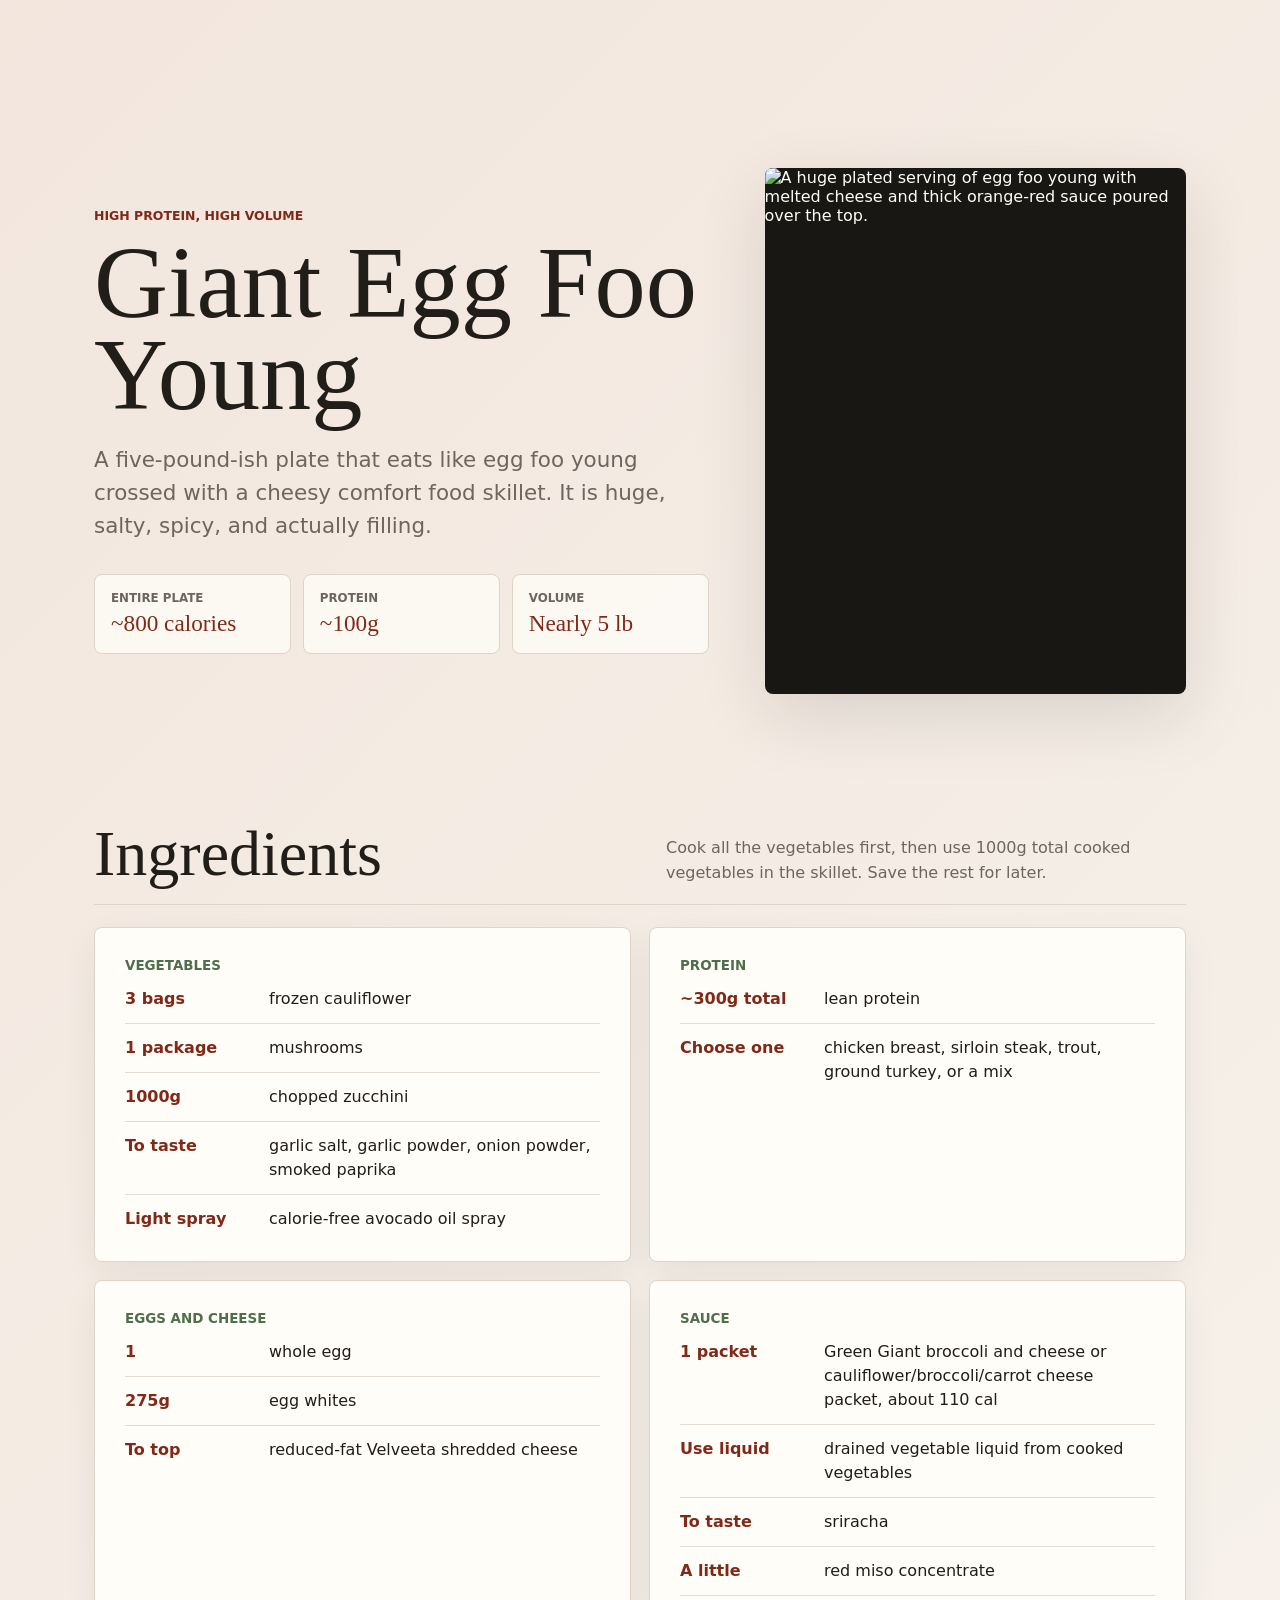
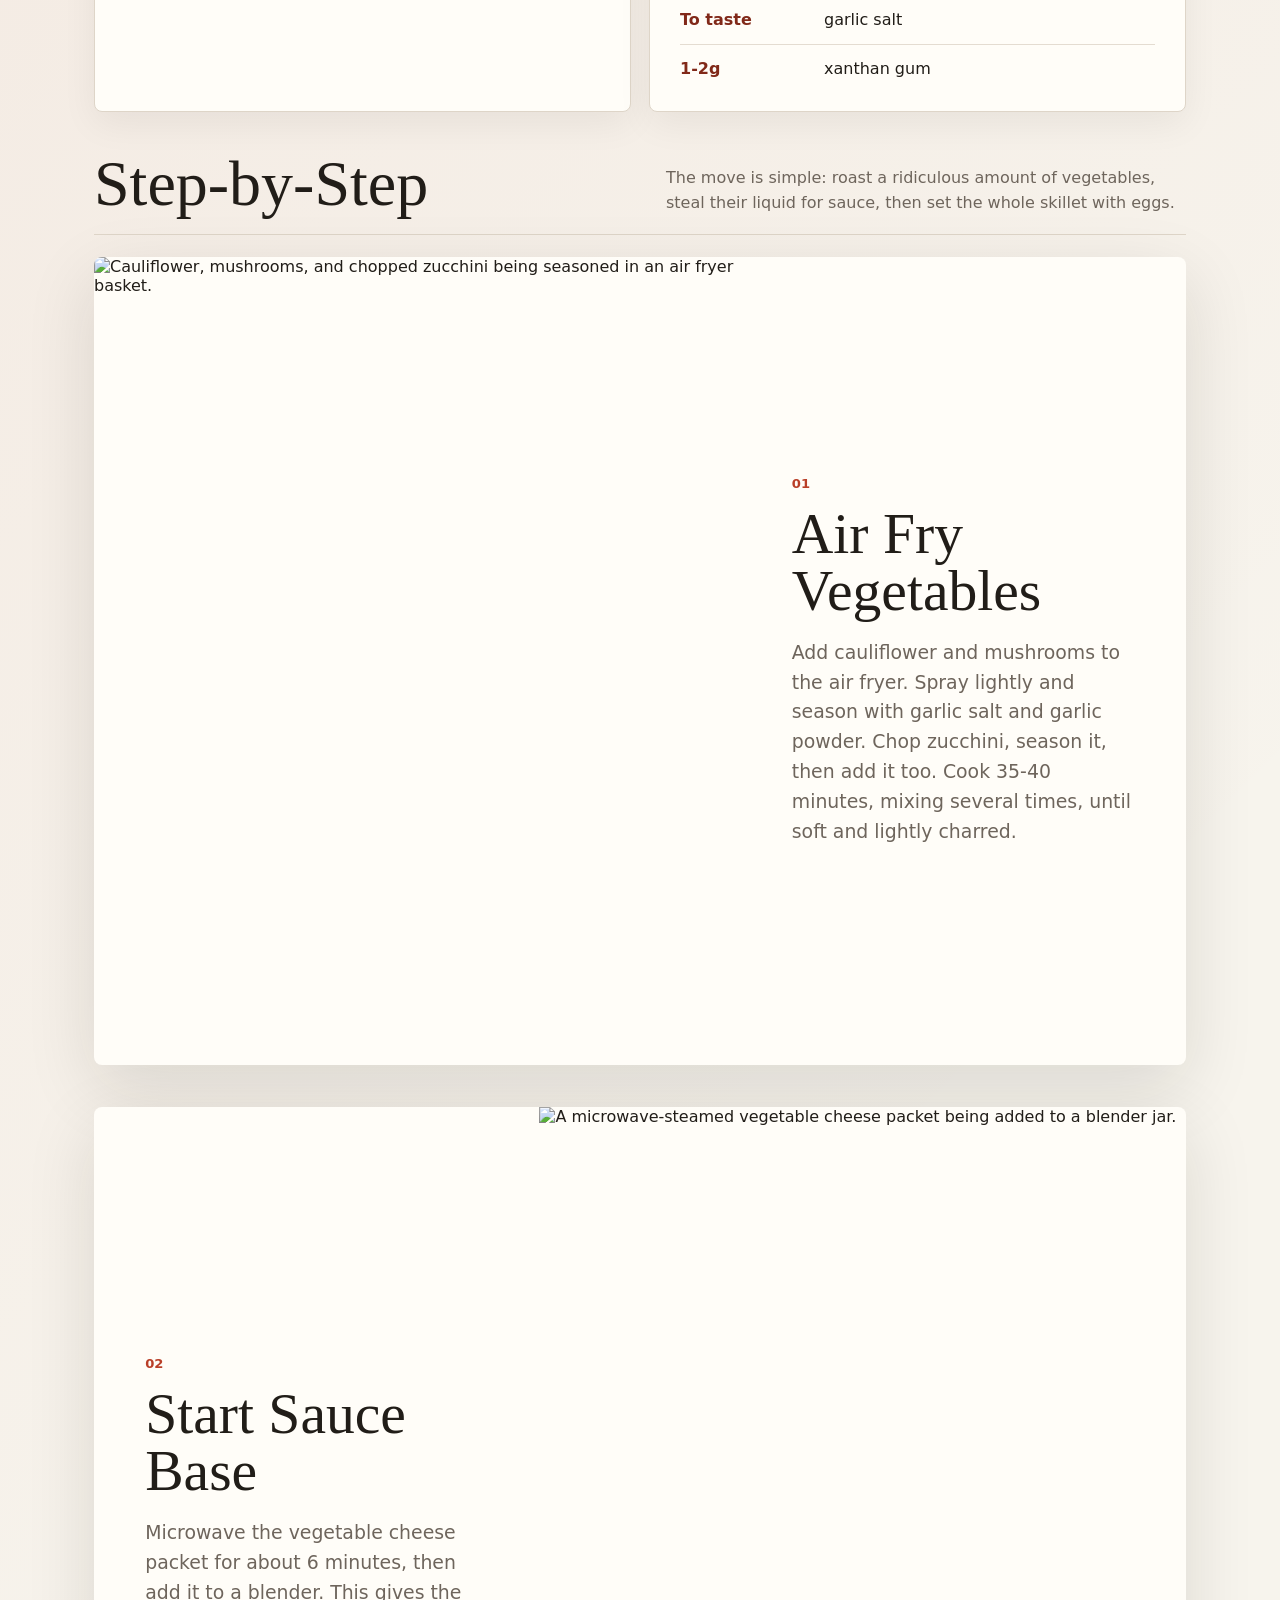
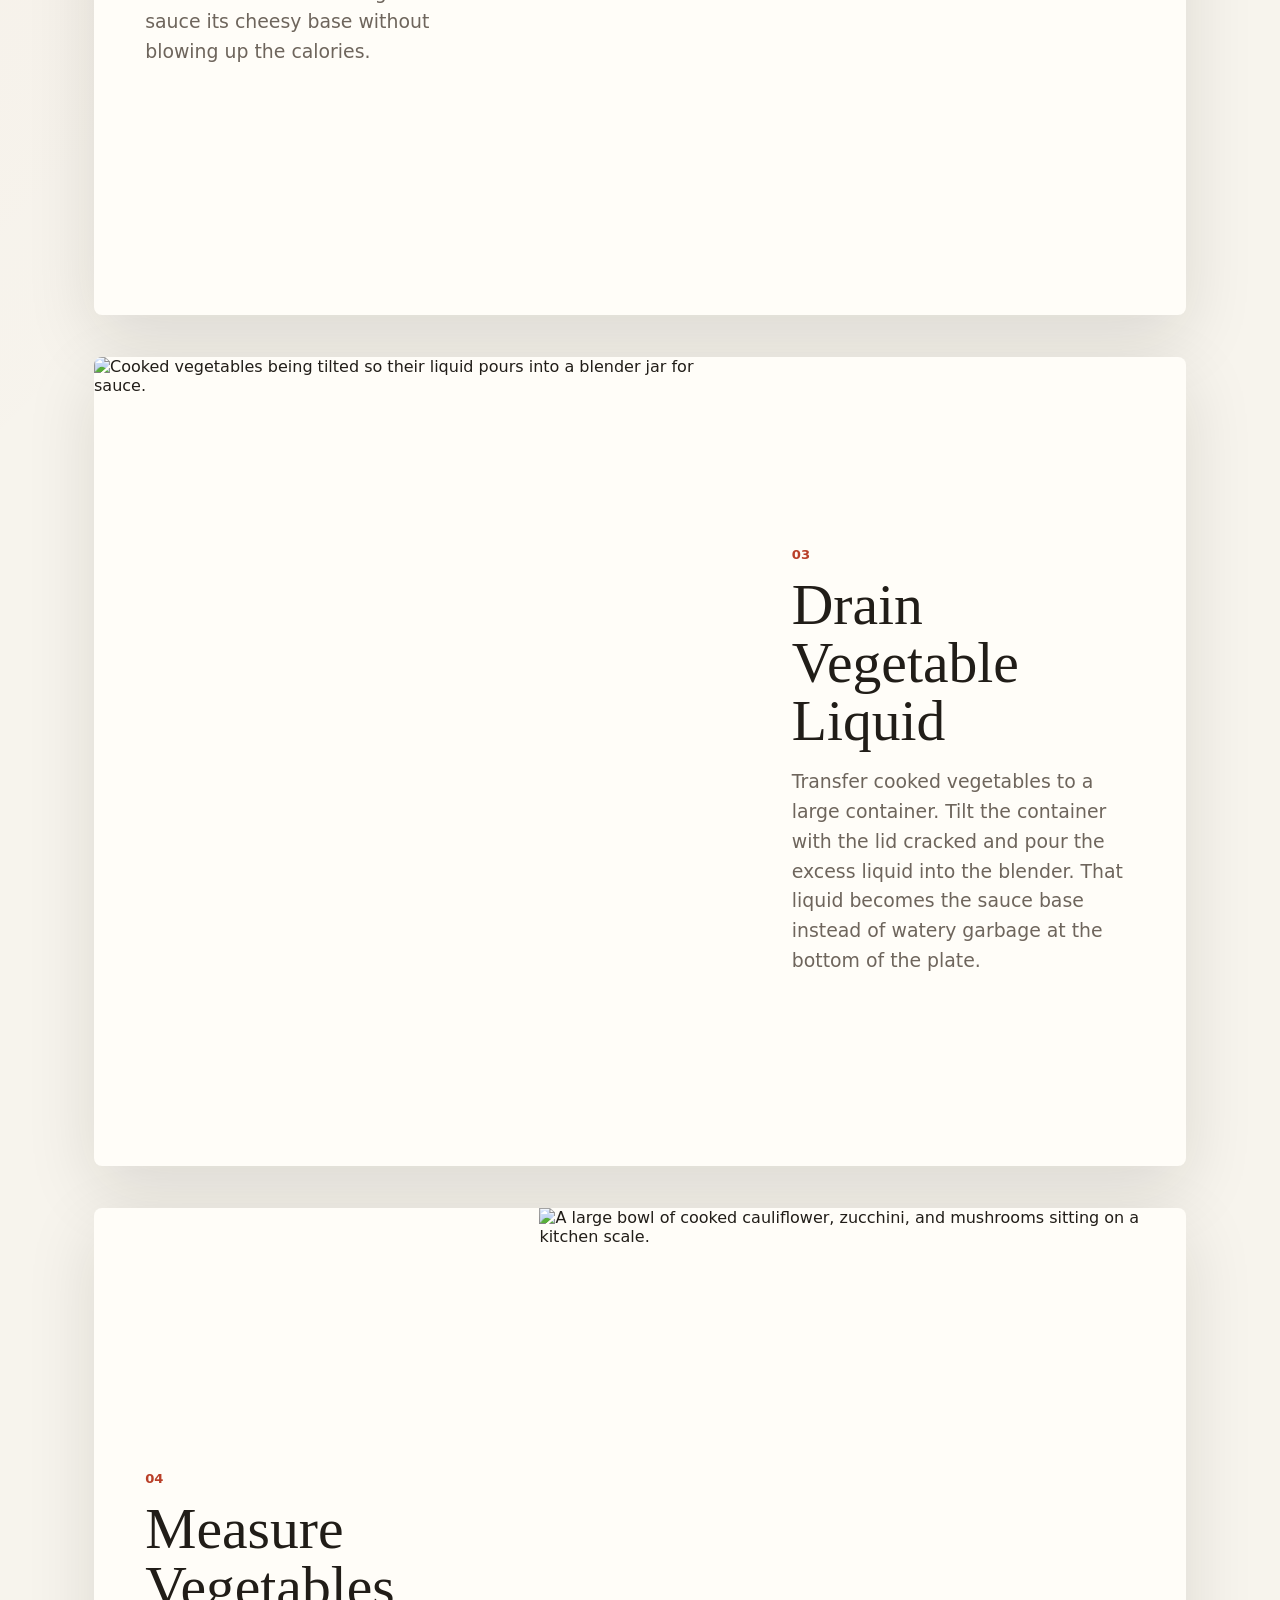
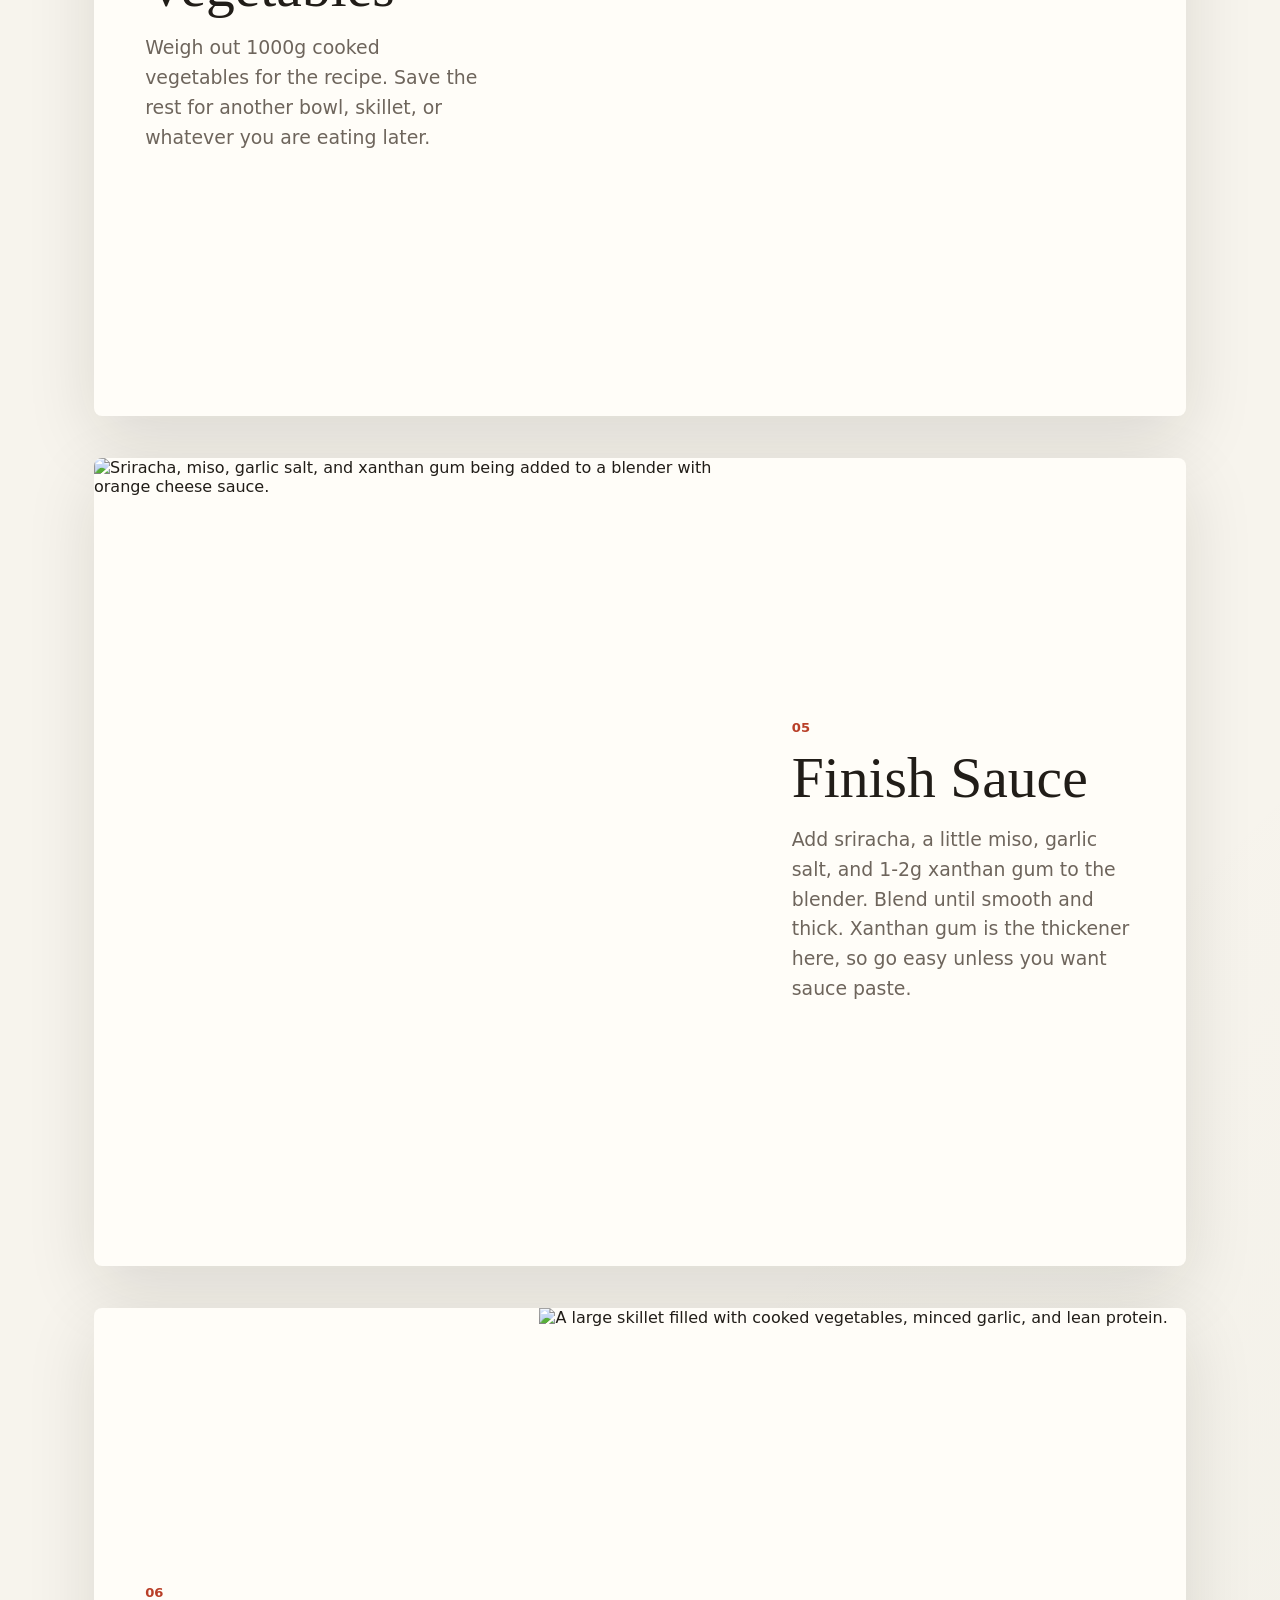
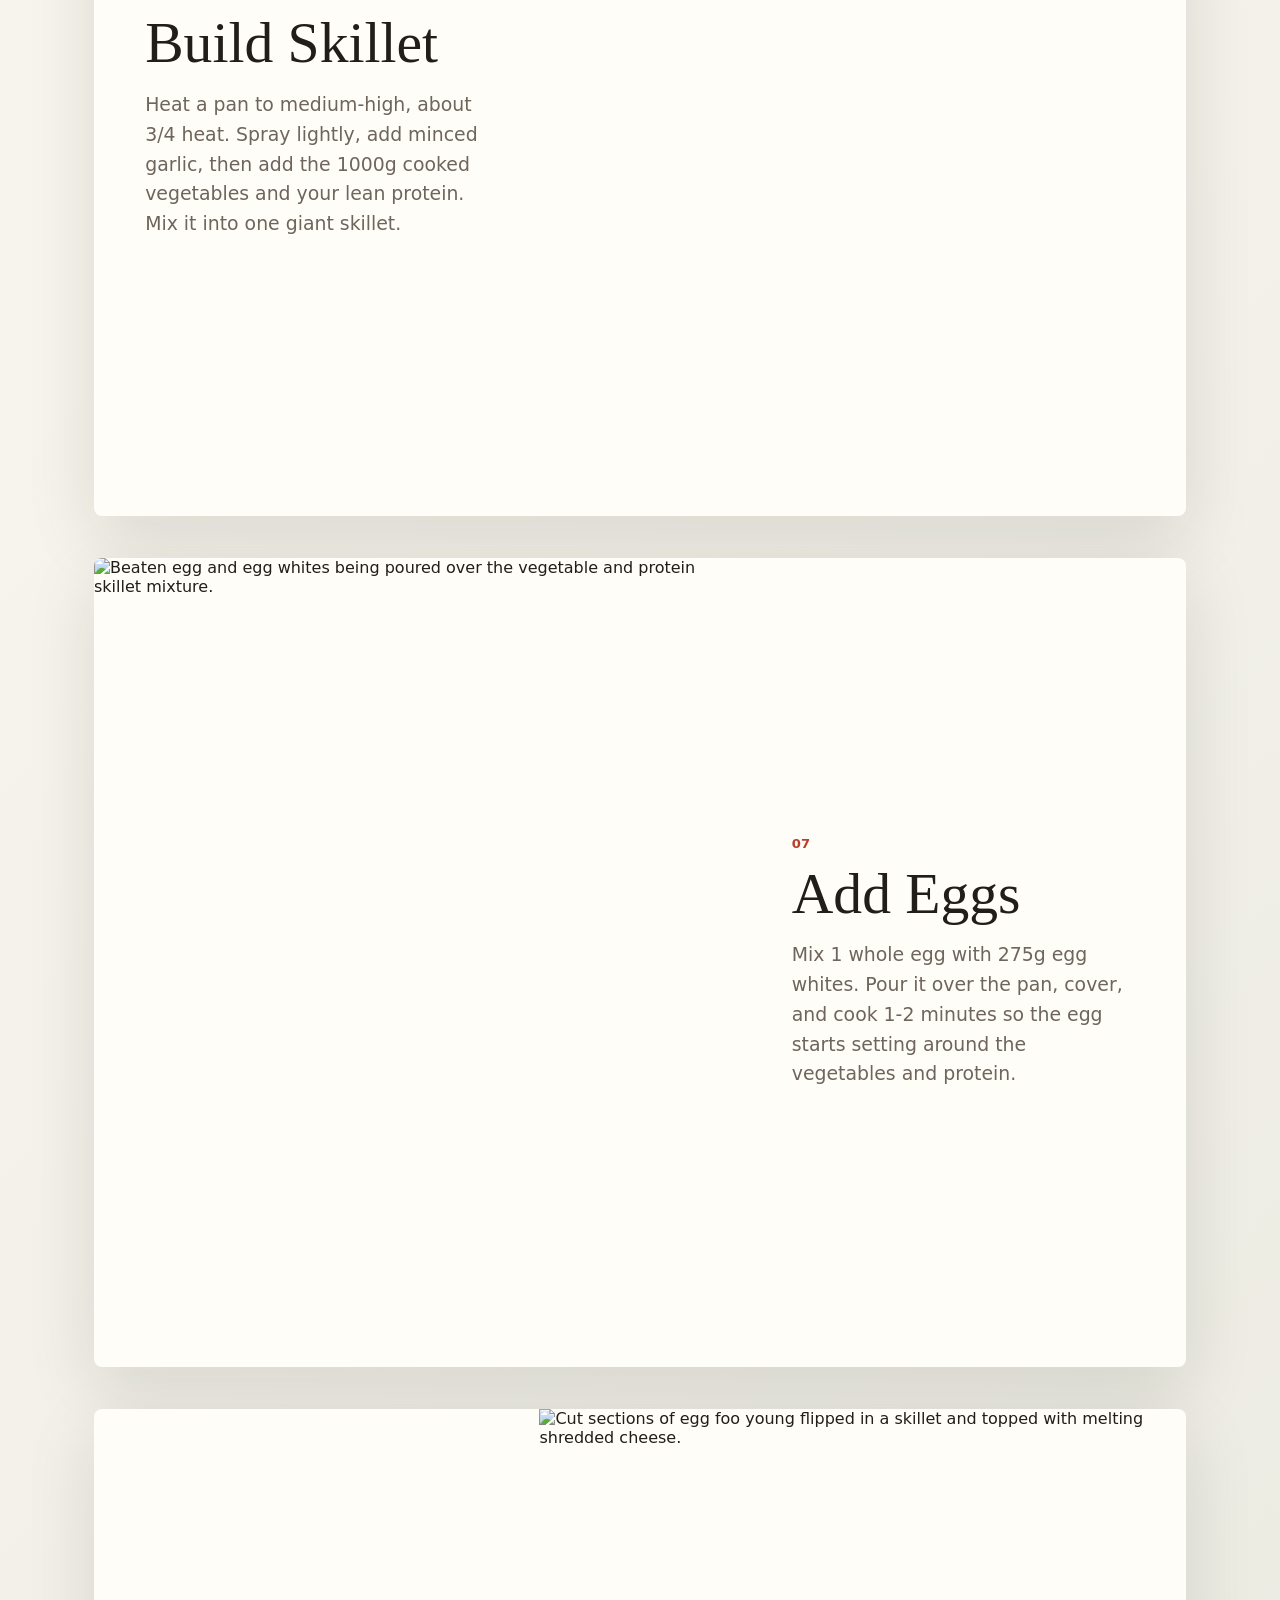
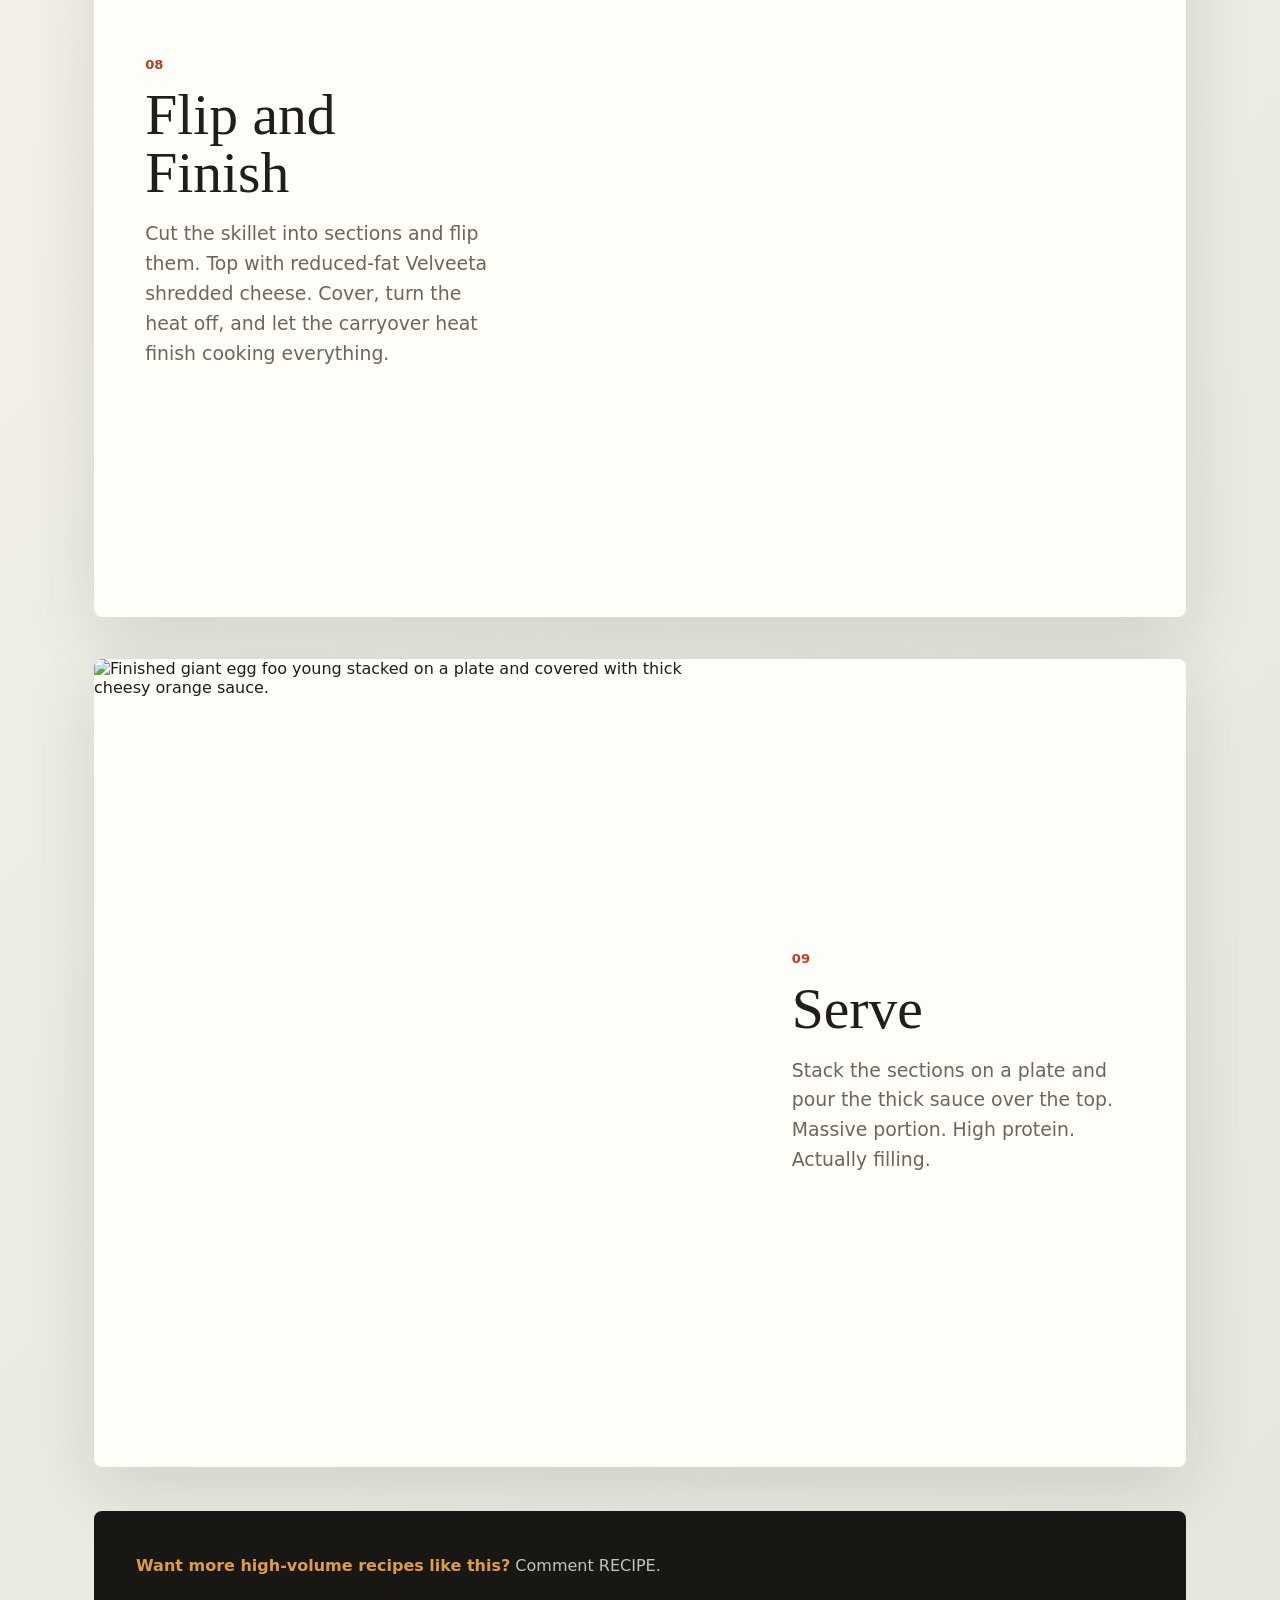
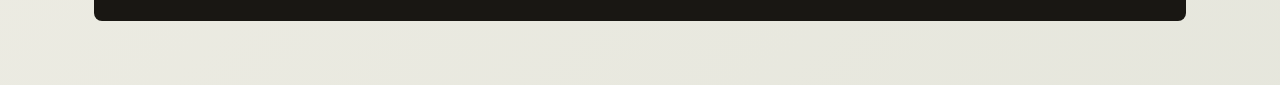
==== recipes/giant-egg-foo-young/index.html @ bed3759b "Publish recipes/giant-egg-foo-young/index.html" ====
<!doctype html>
<html lang="en">
  <head>
    <meta charset="utf-8">
    <meta name="viewport" content="width=device-width, initial-scale=1">
    <title>Giant Egg Foo Young | High Protein, High Volume</title>
    <style>
      :root {
        --paper: #f7f4ed;
        --ink: #211d18;
        --muted: #6e655c;
        --line: #ded5c8;
        --cream: #fffdf8;
        --chile: #b93f28;
        --chile-dark: #812919;
        --green: #4f6e4c;
        --gold: #df9b45;
        --charcoal: #191713;
        --shadow: 0 22px 70px rgba(25, 23, 19, 0.12);
        color-scheme: light;
        font-family: Inter, ui-sans-serif, system-ui, -apple-system, BlinkMacSystemFont, "Segoe UI", sans-serif;
      }

      * {
        box-sizing: border-box;
      }

      html {
        background: var(--paper);
      }

      body {
        margin: 0;
        color: var(--ink);
        background:
          linear-gradient(135deg, rgba(185, 63, 40, 0.08), transparent 34%),
          linear-gradient(315deg, rgba(79, 110, 76, 0.1), transparent 38%),
          var(--paper);
      }

      img {
        display: block;
        max-width: 100%;
      }

      h1,
      h2,
      h3,
      p {
        margin-top: 0;
      }

      .page {
        margin: 0 auto;
        max-width: 1180px;
        padding: clamp(20px, 4vw, 44px);
      }

      .hero {
        display: grid;
        gap: clamp(28px, 5vw, 56px);
        grid-template-columns: minmax(0, 1.05fr) minmax(280px, 0.72fr);
        min-height: 82vh;
        padding: clamp(28px, 5vw, 64px) 0 28px;
        align-items: center;
      }

      .eyebrow {
        color: var(--chile-dark);
        font-size: 0.78rem;
        font-weight: 850;
        letter-spacing: 0;
        margin-bottom: 14px;
        text-transform: uppercase;
      }

      h1 {
        font-family: Georgia, "Times New Roman", serif;
        font-size: clamp(3.2rem, 8vw, 7.35rem);
        font-weight: 500;
        letter-spacing: 0;
        line-height: 0.9;
        margin-bottom: 22px;
      }

      .dek {
        color: var(--muted);
        font-size: clamp(1.08rem, 1.8vw, 1.34rem);
        line-height: 1.55;
        max-width: 680px;
      }

      .stats {
        display: grid;
        gap: 12px;
        grid-template-columns: repeat(3, minmax(0, 1fr));
        margin: 32px 0 0;
        padding: 0;
      }

      .stats div {
        background: rgba(255, 253, 248, 0.78);
        border: 1px solid var(--line);
        border-radius: 8px;
        padding: 16px;
      }

      dt {
        color: var(--muted);
        font-size: 0.74rem;
        font-weight: 850;
        letter-spacing: 0;
        text-transform: uppercase;
      }

      dd {
        margin: 5px 0 0;
      }

      .stats dd {
        color: var(--chile-dark);
        font-family: Georgia, "Times New Roman", serif;
        font-size: clamp(1.15rem, 2vw, 1.45rem);
      }

      .hero-card {
        background: var(--charcoal);
        border-radius: 8px;
        box-shadow: var(--shadow);
        color: var(--cream);
        overflow: hidden;
      }

      .hero-card img {
        aspect-ratio: 4 / 5;
        height: 100%;
        object-fit: cover;
        width: 100%;
      }

      .section {
        margin: 40px 0;
      }

      .section-header {
        align-items: end;
        border-bottom: 1px solid var(--line);
        display: flex;
        gap: 18px;
        justify-content: space-between;
        margin-bottom: 22px;
        padding-bottom: 18px;
      }

      h2 {
        font-family: Georgia, "Times New Roman", serif;
        font-size: clamp(2.2rem, 5vw, 4rem);
        font-weight: 500;
        letter-spacing: 0;
        line-height: 1;
        margin-bottom: 0;
      }

      .note {
        color: var(--muted);
        line-height: 1.6;
        margin-bottom: 0;
        max-width: 520px;
      }

      .ingredient-grid {
        display: grid;
        gap: 18px;
        grid-template-columns: repeat(2, minmax(0, 1fr));
      }

      .ingredient-card {
        background: var(--cream);
        border: 1px solid var(--line);
        border-radius: 8px;
        box-shadow: 0 12px 36px rgba(25, 23, 19, 0.06);
        padding: clamp(20px, 3vw, 30px);
      }

      h3 {
        color: var(--green);
        font-size: 0.84rem;
        font-weight: 850;
        letter-spacing: 0;
        margin-bottom: 14px;
        text-transform: uppercase;
      }

      ul {
        list-style: none;
        margin: 0;
        padding: 0;
      }

      li {
        border-top: 1px solid rgba(222, 213, 200, 0.8);
        color: var(--ink);
        display: grid;
        gap: 16px;
        grid-template-columns: 128px 1fr;
        line-height: 1.5;
        padding: 12px 0;
      }

      li:first-child {
        border-top: 0;
        padding-top: 0;
      }

      li:last-child {
        padding-bottom: 0;
      }

      li span {
        color: var(--chile-dark);
        font-weight: 800;
      }

      .steps {
        display: grid;
        gap: clamp(18px, 4vw, 42px);
      }

      .step {
        background: var(--cream);
        border-radius: 8px;
        box-shadow: var(--shadow);
        display: grid;
        grid-template-columns: minmax(0, 0.9fr) minmax(280px, 0.62fr);
        overflow: hidden;
      }

      .step:nth-child(even) {
        grid-template-columns: minmax(280px, 0.62fr) minmax(0, 0.9fr);
      }

      .step:nth-child(even) figure {
        grid-column: 2;
      }

      .step:nth-child(even) .step-copy {
        grid-column: 1;
        grid-row: 1;
      }

      figure {
        margin: 0;
        min-height: 380px;
      }

      figure img {
        aspect-ratio: 4 / 5;
        height: 100%;
        object-fit: cover;
        width: 100%;
      }

      .step-copy {
        align-content: center;
        display: grid;
        min-height: 380px;
        padding: clamp(24px, 4vw, 54px);
      }

      .step-number {
        color: var(--chile);
        font-size: 0.82rem;
        font-weight: 900;
        letter-spacing: 0;
        margin-bottom: 14px;
      }

      .step h3 {
        color: var(--ink);
        font-family: Georgia, "Times New Roman", serif;
        font-size: clamp(1.95rem, 4.5vw, 3.85rem);
        font-weight: 500;
        letter-spacing: 0;
        line-height: 1;
        margin-bottom: 18px;
        text-transform: none;
      }

      .step p:last-child {
        color: var(--muted);
        font-size: clamp(1rem, 1.5vw, 1.18rem);
        line-height: 1.58;
        margin-bottom: 0;
      }

      .final {
        background: var(--charcoal);
        border-radius: 8px;
        color: var(--cream);
        display: grid;
        gap: 18px;
        grid-template-columns: minmax(0, 1fr) auto;
        margin: 44px 0 20px;
        padding: clamp(24px, 4vw, 42px);
      }

      .final p {
        color: rgba(255, 253, 248, 0.74);
        line-height: 1.6;
        margin-bottom: 0;
        max-width: 720px;
      }

      .final strong {
        color: var(--gold);
      }

      @media (max-width: 860px) {
        .hero,
        .ingredient-grid,
        .step,
        .step:nth-child(even),
        .final {
          grid-template-columns: 1fr;
        }

        .hero {
          min-height: 0;
        }

        .stats {
          grid-template-columns: 1fr;
        }

        .section-header {
          align-items: start;
          flex-direction: column;
        }

        .step:nth-child(even) figure,
        .step:nth-child(even) .step-copy {
          grid-column: auto;
          grid-row: auto;
        }

        figure,
        .step-copy {
          min-height: 0;
        }

        li {
          grid-template-columns: 1fr;
          gap: 4px;
        }
      }

      @media print {
        body {
          background: var(--cream);
        }

        .page {
          max-width: none;
          padding: 0;
        }

        .hero {
          min-height: 0;
        }

        .step,
        .ingredient-card,
        .hero-card {
          box-shadow: none;
        }
      }
    </style>
  </head>
  <body>
    <main class="page">
      <header class="hero">
        <div>
          <p class="eyebrow">High Protein, High Volume</p>
          <h1>Giant Egg Foo Young</h1>
          <p class="dek">A five-pound-ish plate that eats like egg foo young crossed with a cheesy comfort food skillet. It is huge, salty, spicy, and actually filling.</p>

          <dl class="stats" aria-label="Recipe facts">
            <div>
              <dt>Entire plate</dt>
              <dd>~800 calories</dd>
            </div>
            <div>
              <dt>Protein</dt>
              <dd>~100g</dd>
            </div>
            <div>
              <dt>Volume</dt>
              <dd>Nearly 5 lb</dd>
            </div>
          </dl>
        </div>

        <figure class="hero-card">
          <img src="assets/egg-foo-young/09-serve.png" alt="A huge plated serving of egg foo young with melted cheese and thick orange-red sauce poured over the top.">
        </figure>
      </header>

      <section class="section" aria-labelledby="ingredients-title">
        <div class="section-header">
          <h2 id="ingredients-title">Ingredients</h2>
          <p class="note">Cook all the vegetables first, then use 1000g total cooked vegetables in the skillet. Save the rest for later.</p>
        </div>

        <div class="ingredient-grid">
          <section class="ingredient-card" aria-labelledby="vegetables-title">
            <h3 id="vegetables-title">Vegetables</h3>
            <ul>
              <li><span>3 bags</span> frozen cauliflower</li>
              <li><span>1 package</span> mushrooms</li>
              <li><span>1000g</span> chopped zucchini</li>
              <li><span>To taste</span> garlic salt, garlic powder, onion powder, smoked paprika</li>
              <li><span>Light spray</span> calorie-free avocado oil spray</li>
            </ul>
          </section>

          <section class="ingredient-card" aria-labelledby="protein-title">
            <h3 id="protein-title">Protein</h3>
            <ul>
              <li><span>~300g total</span> lean protein</li>
              <li><span>Choose one</span> chicken breast, sirloin steak, trout, ground turkey, or a mix</li>
            </ul>
          </section>

          <section class="ingredient-card" aria-labelledby="eggs-cheese-title">
            <h3 id="eggs-cheese-title">Eggs and Cheese</h3>
            <ul>
              <li><span>1</span> whole egg</li>
              <li><span>275g</span> egg whites</li>
              <li><span>To top</span> reduced-fat Velveeta shredded cheese</li>
            </ul>
          </section>

          <section class="ingredient-card" aria-labelledby="sauce-title">
            <h3 id="sauce-title">Sauce</h3>
            <ul>
              <li><span>1 packet</span> Green Giant broccoli and cheese or cauliflower/broccoli/carrot cheese packet, about 110 cal</li>
              <li><span>Use liquid</span> drained vegetable liquid from cooked vegetables</li>
              <li><span>To taste</span> sriracha</li>
              <li><span>A little</span> red miso concentrate</li>
              <li><span>To taste</span> garlic salt</li>
              <li><span>1-2g</span> xanthan gum</li>
            </ul>
          </section>
        </div>
      </section>

      <section class="section" aria-labelledby="steps-title">
        <div class="section-header">
          <h2 id="steps-title">Step-by-Step</h2>
          <p class="note">The move is simple: roast a ridiculous amount of vegetables, steal their liquid for sauce, then set the whole skillet with eggs.</p>
        </div>

        <div class="steps">
          <article class="step">
            <figure>
              <img src="assets/egg-foo-young/01-air-fry-vegetables.png" alt="Cauliflower, mushrooms, and chopped zucchini being seasoned in an air fryer basket.">
            </figure>
            <div class="step-copy">
              <p class="step-number">01</p>
              <h3>Air Fry Vegetables</h3>
              <p>Add cauliflower and mushrooms to the air fryer. Spray lightly and season with garlic salt and garlic powder. Chop zucchini, season it, then add it too. Cook 35-40 minutes, mixing several times, until soft and lightly charred.</p>
            </div>
          </article>

          <article class="step">
            <figure>
              <img src="assets/egg-foo-young/02-sauce-base.png" alt="A microwave-steamed vegetable cheese packet being added to a blender jar.">
            </figure>
            <div class="step-copy">
              <p class="step-number">02</p>
              <h3>Start Sauce Base</h3>
              <p>Microwave the vegetable cheese packet for about 6 minutes, then add it to a blender. This gives the sauce its cheesy base without blowing up the calories.</p>
            </div>
          </article>

          <article class="step">
            <figure>
              <img src="assets/egg-foo-young/03-drain-liquid.png" alt="Cooked vegetables being tilted so their liquid pours into a blender jar for sauce.">
            </figure>
            <div class="step-copy">
              <p class="step-number">03</p>
              <h3>Drain Vegetable Liquid</h3>
              <p>Transfer cooked vegetables to a large container. Tilt the container with the lid cracked and pour the excess liquid into the blender. That liquid becomes the sauce base instead of watery garbage at the bottom of the plate.</p>
            </div>
          </article>

          <article class="step">
            <figure>
              <img src="assets/egg-foo-young/04-measure-vegetables.png" alt="A large bowl of cooked cauliflower, zucchini, and mushrooms sitting on a kitchen scale.">
            </figure>
            <div class="step-copy">
              <p class="step-number">04</p>
              <h3>Measure Vegetables</h3>
              <p>Weigh out 1000g cooked vegetables for the recipe. Save the rest for another bowl, skillet, or whatever you are eating later.</p>
            </div>
          </article>

          <article class="step">
            <figure>
              <img src="assets/egg-foo-young/05-finish-sauce.png" alt="Sriracha, miso, garlic salt, and xanthan gum being added to a blender with orange cheese sauce.">
            </figure>
            <div class="step-copy">
              <p class="step-number">05</p>
              <h3>Finish Sauce</h3>
              <p>Add sriracha, a little miso, garlic salt, and 1-2g xanthan gum to the blender. Blend until smooth and thick. Xanthan gum is the thickener here, so go easy unless you want sauce paste.</p>
            </div>
          </article>

          <article class="step">
            <figure>
              <img src="assets/egg-foo-young/06-build-skillet.png" alt="A large skillet filled with cooked vegetables, minced garlic, and lean protein.">
            </figure>
            <div class="step-copy">
              <p class="step-number">06</p>
              <h3>Build Skillet</h3>
              <p>Heat a pan to medium-high, about 3/4 heat. Spray lightly, add minced garlic, then add the 1000g cooked vegetables and your lean protein. Mix it into one giant skillet.</p>
            </div>
          </article>

          <article class="step">
            <figure>
              <img src="assets/egg-foo-young/07-add-eggs.png" alt="Beaten egg and egg whites being poured over the vegetable and protein skillet mixture.">
            </figure>
            <div class="step-copy">
              <p class="step-number">07</p>
              <h3>Add Eggs</h3>
              <p>Mix 1 whole egg with 275g egg whites. Pour it over the pan, cover, and cook 1-2 minutes so the egg starts setting around the vegetables and protein.</p>
            </div>
          </article>

          <article class="step">
            <figure>
              <img src="assets/egg-foo-young/08-flip-cheese.png" alt="Cut sections of egg foo young flipped in a skillet and topped with melting shredded cheese.">
            </figure>
            <div class="step-copy">
              <p class="step-number">08</p>
              <h3>Flip and Finish</h3>
              <p>Cut the skillet into sections and flip them. Top with reduced-fat Velveeta shredded cheese. Cover, turn the heat off, and let the carryover heat finish cooking everything.</p>
            </div>
          </article>

          <article class="step">
            <figure>
              <img src="assets/egg-foo-young/09-serve.png" alt="Finished giant egg foo young stacked on a plate and covered with thick cheesy orange sauce.">
            </figure>
            <div class="step-copy">
              <p class="step-number">09</p>
              <h3>Serve</h3>
              <p>Stack the sections on a plate and pour the thick sauce over the top. Massive portion. High protein. Actually filling.</p>
            </div>
          </article>
        </div>
      </section>

      <footer class="final">
        <p><strong>Want more high-volume recipes like this?</strong> Comment RECIPE.</p>
      </footer>
    </main>
  </body>
</html>
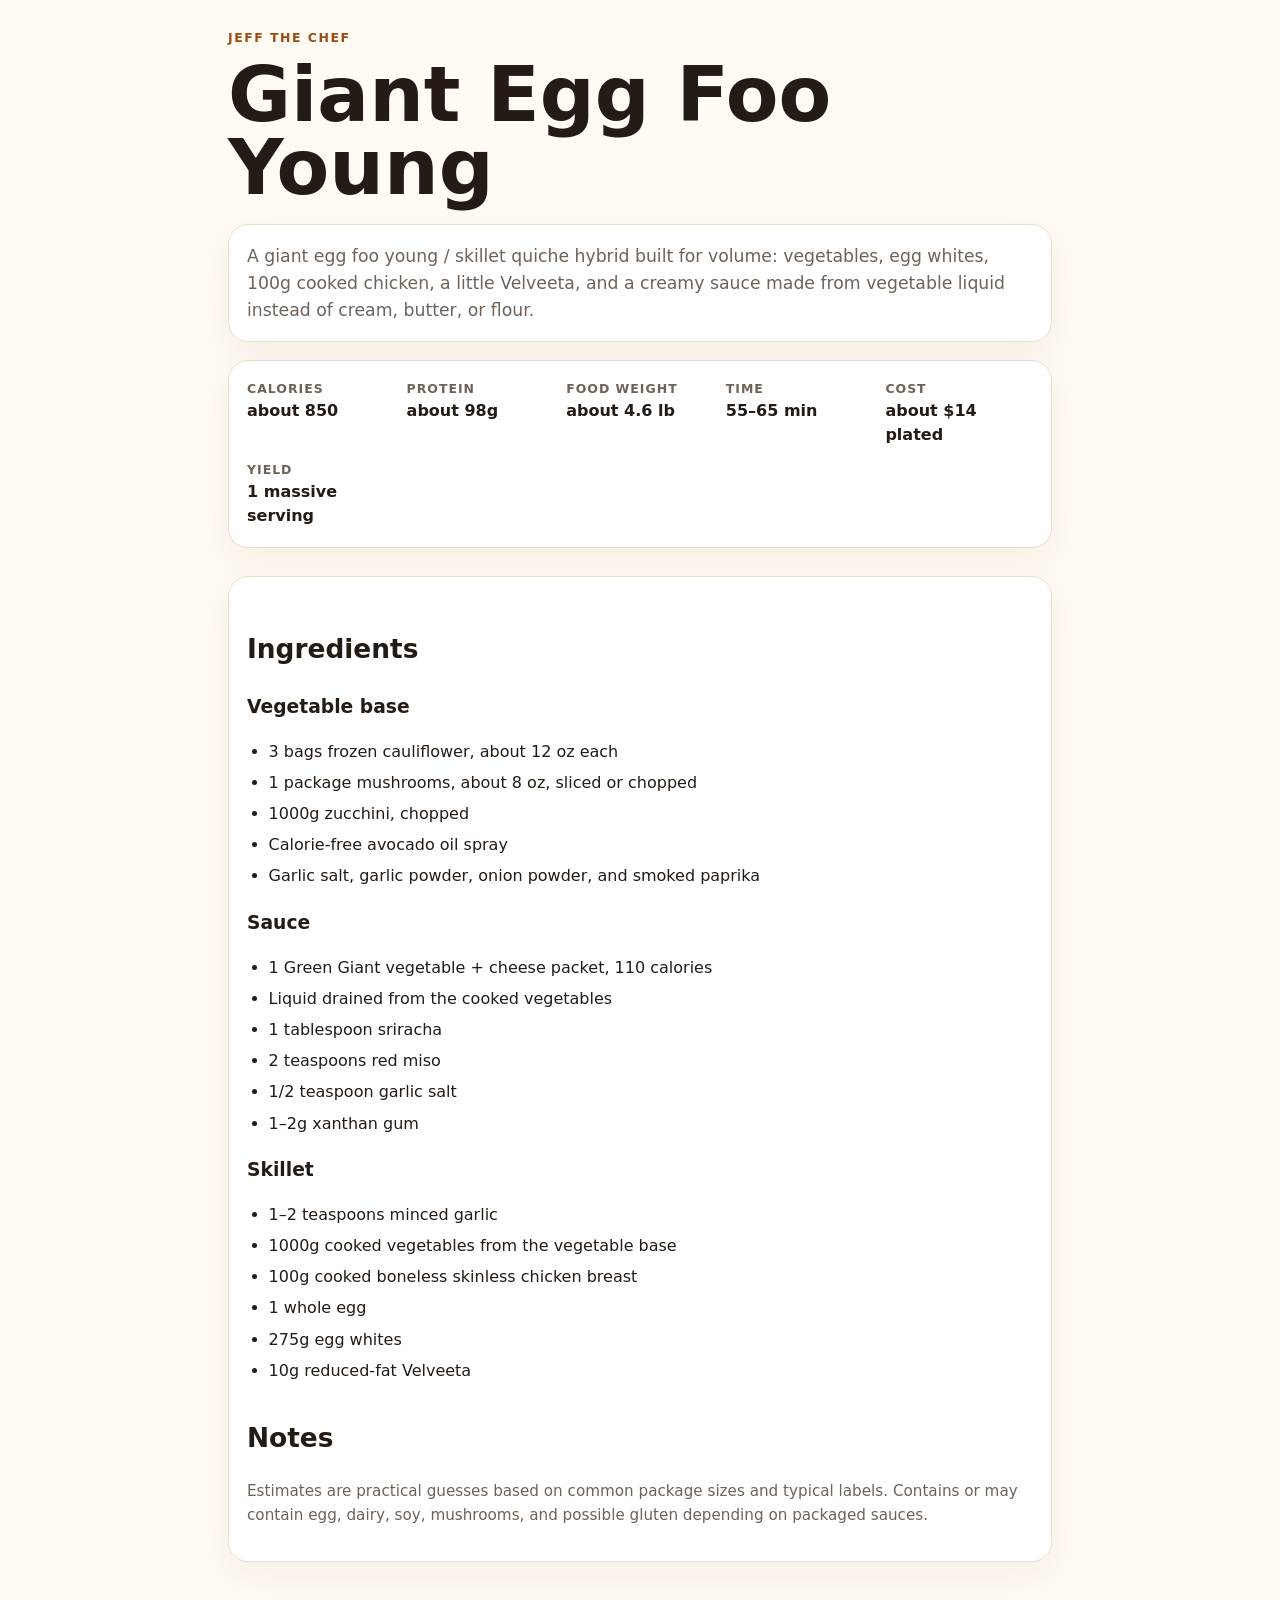
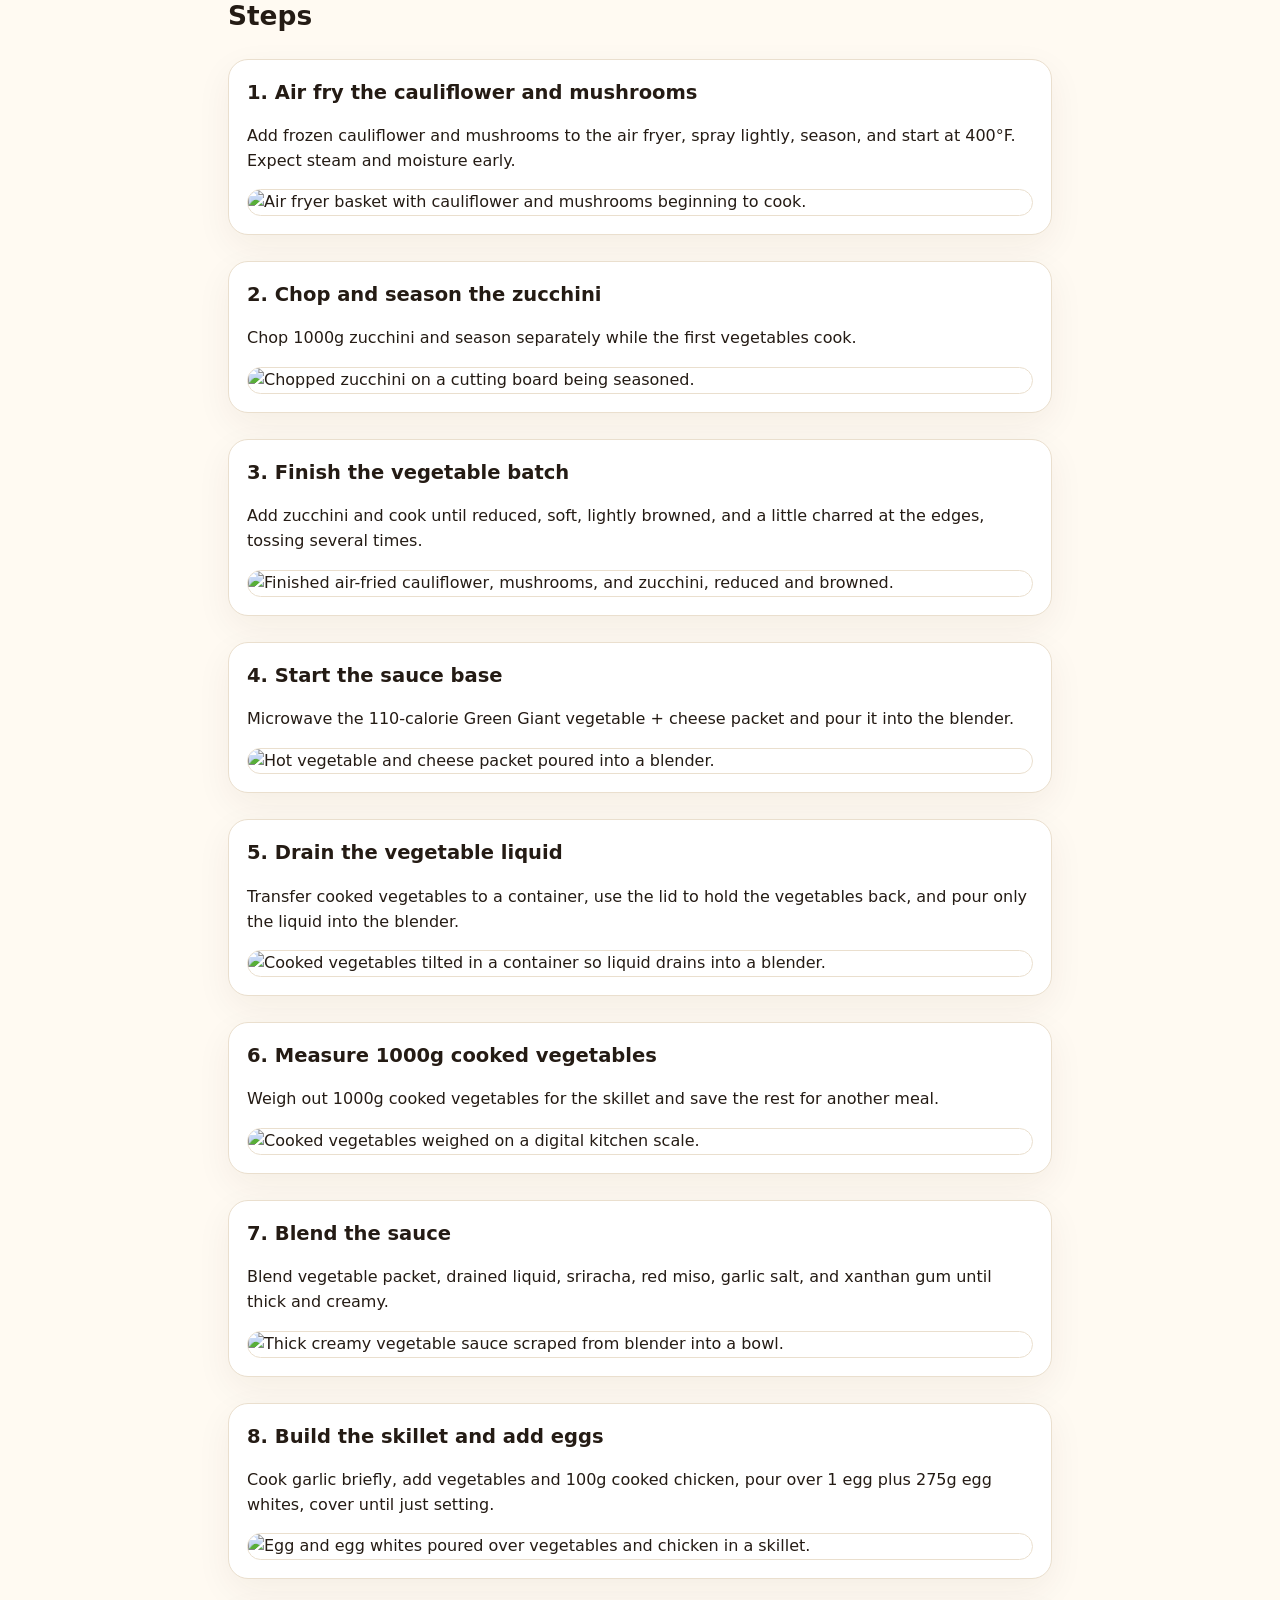
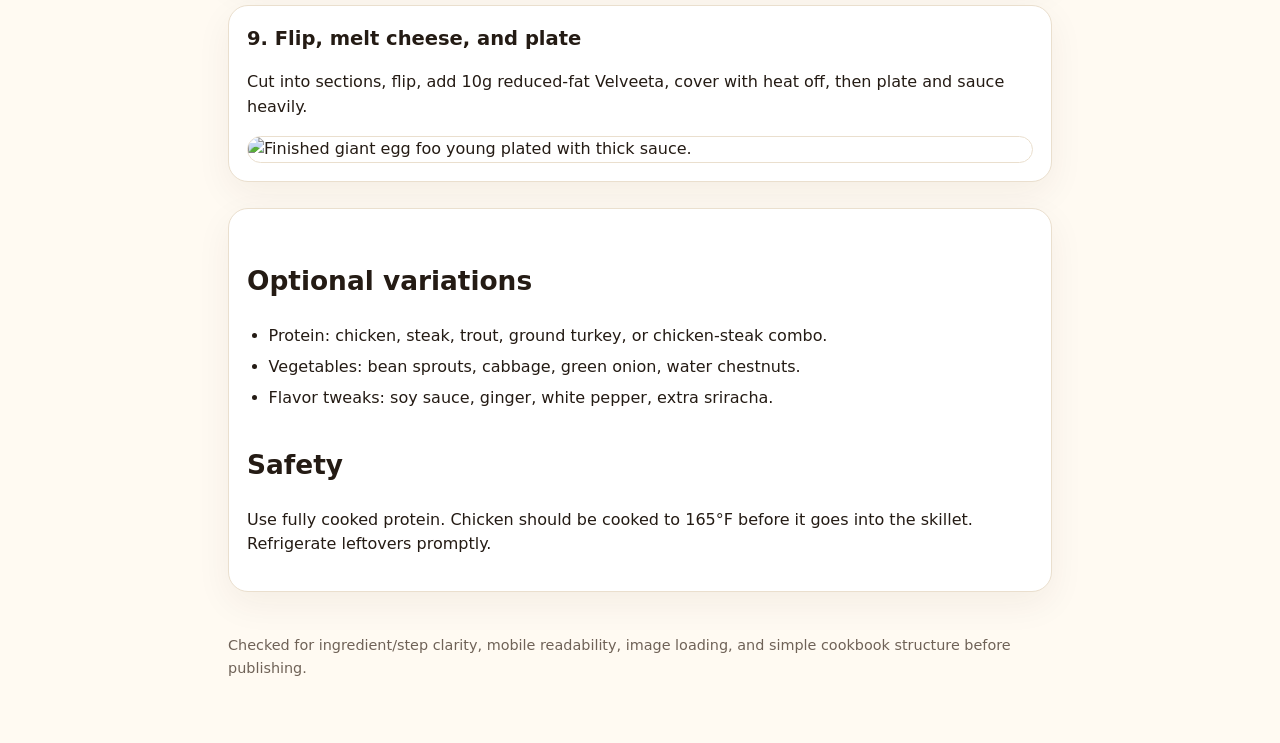
==== commit 0e00f6cf: "Post recipe recipes/giant-egg-foo-young/index.html" ====
--- a/recipes/giant-egg-foo-young/index.html
+++ b/recipes/giant-egg-foo-young/index.html
@@ -1,570 +1,102 @@
 <!doctype html>
 <html lang="en">
-  <head>
-    <meta charset="utf-8">
-    <meta name="viewport" content="width=device-width, initial-scale=1">
-    <title>Giant Egg Foo Young | High Protein, High Volume</title>
-    <style>
-      :root {
-        --paper: #f7f4ed;
-        --ink: #211d18;
-        --muted: #6e655c;
-        --line: #ded5c8;
-        --cream: #fffdf8;
-        --chile: #b93f28;
-        --chile-dark: #812919;
-        --green: #4f6e4c;
-        --gold: #df9b45;
-        --charcoal: #191713;
-        --shadow: 0 22px 70px rgba(25, 23, 19, 0.12);
-        color-scheme: light;
-        font-family: Inter, ui-sans-serif, system-ui, -apple-system, BlinkMacSystemFont, "Segoe UI", sans-serif;
-      }
-
-      * {
-        box-sizing: border-box;
-      }
-
-      html {
-        background: var(--paper);
-      }
-
-      body {
-        margin: 0;
-        color: var(--ink);
-        background:
-          linear-gradient(135deg, rgba(185, 63, 40, 0.08), transparent 34%),
-          linear-gradient(315deg, rgba(79, 110, 76, 0.1), transparent 38%),
-          var(--paper);
-      }
-
-      img {
-        display: block;
-        max-width: 100%;
-      }
-
-      h1,
-      h2,
-      h3,
-      p {
-        margin-top: 0;
-      }
-
-      .page {
-        margin: 0 auto;
-        max-width: 1180px;
-        padding: clamp(20px, 4vw, 44px);
-      }
-
-      .hero {
-        display: grid;
-        gap: clamp(28px, 5vw, 56px);
-        grid-template-columns: minmax(0, 1.05fr) minmax(280px, 0.72fr);
-        min-height: 82vh;
-        padding: clamp(28px, 5vw, 64px) 0 28px;
-        align-items: center;
-      }
-
-      .eyebrow {
-        color: var(--chile-dark);
-        font-size: 0.78rem;
-        font-weight: 850;
-        letter-spacing: 0;
-        margin-bottom: 14px;
-        text-transform: uppercase;
-      }
-
-      h1 {
-        font-family: Georgia, "Times New Roman", serif;
-        font-size: clamp(3.2rem, 8vw, 7.35rem);
-        font-weight: 500;
-        letter-spacing: 0;
-        line-height: 0.9;
-        margin-bottom: 22px;
-      }
-
-      .dek {
-        color: var(--muted);
-        font-size: clamp(1.08rem, 1.8vw, 1.34rem);
-        line-height: 1.55;
-        max-width: 680px;
-      }
-
-      .stats {
-        display: grid;
-        gap: 12px;
-        grid-template-columns: repeat(3, minmax(0, 1fr));
-        margin: 32px 0 0;
-        padding: 0;
-      }
-
-      .stats div {
-        background: rgba(255, 253, 248, 0.78);
-        border: 1px solid var(--line);
-        border-radius: 8px;
-        padding: 16px;
-      }
-
-      dt {
-        color: var(--muted);
-        font-size: 0.74rem;
-        font-weight: 850;
-        letter-spacing: 0;
-        text-transform: uppercase;
-      }
-
-      dd {
-        margin: 5px 0 0;
-      }
-
-      .stats dd {
-        color: var(--chile-dark);
-        font-family: Georgia, "Times New Roman", serif;
-        font-size: clamp(1.15rem, 2vw, 1.45rem);
-      }
-
-      .hero-card {
-        background: var(--charcoal);
-        border-radius: 8px;
-        box-shadow: var(--shadow);
-        color: var(--cream);
-        overflow: hidden;
-      }
-
-      .hero-card img {
-        aspect-ratio: 4 / 5;
-        height: 100%;
-        object-fit: cover;
-        width: 100%;
-      }
-
-      .section {
-        margin: 40px 0;
-      }
-
-      .section-header {
-        align-items: end;
-        border-bottom: 1px solid var(--line);
-        display: flex;
-        gap: 18px;
-        justify-content: space-between;
-        margin-bottom: 22px;
-        padding-bottom: 18px;
-      }
-
-      h2 {
-        font-family: Georgia, "Times New Roman", serif;
-        font-size: clamp(2.2rem, 5vw, 4rem);
-        font-weight: 500;
-        letter-spacing: 0;
-        line-height: 1;
-        margin-bottom: 0;
-      }
-
-      .note {
-        color: var(--muted);
-        line-height: 1.6;
-        margin-bottom: 0;
-        max-width: 520px;
-      }
-
-      .ingredient-grid {
-        display: grid;
-        gap: 18px;
-        grid-template-columns: repeat(2, minmax(0, 1fr));
-      }
-
-      .ingredient-card {
-        background: var(--cream);
-        border: 1px solid var(--line);
-        border-radius: 8px;
-        box-shadow: 0 12px 36px rgba(25, 23, 19, 0.06);
-        padding: clamp(20px, 3vw, 30px);
-      }
-
-      h3 {
-        color: var(--green);
-        font-size: 0.84rem;
-        font-weight: 850;
-        letter-spacing: 0;
-        margin-bottom: 14px;
-        text-transform: uppercase;
-      }
-
-      ul {
-        list-style: none;
-        margin: 0;
-        padding: 0;
-      }
-
-      li {
-        border-top: 1px solid rgba(222, 213, 200, 0.8);
-        color: var(--ink);
-        display: grid;
-        gap: 16px;
-        grid-template-columns: 128px 1fr;
-        line-height: 1.5;
-        padding: 12px 0;
-      }
-
-      li:first-child {
-        border-top: 0;
-        padding-top: 0;
-      }
-
-      li:last-child {
-        padding-bottom: 0;
-      }
-
-      li span {
-        color: var(--chile-dark);
-        font-weight: 800;
-      }
-
-      .steps {
-        display: grid;
-        gap: clamp(18px, 4vw, 42px);
-      }
-
-      .step {
-        background: var(--cream);
-        border-radius: 8px;
-        box-shadow: var(--shadow);
-        display: grid;
-        grid-template-columns: minmax(0, 0.9fr) minmax(280px, 0.62fr);
-        overflow: hidden;
-      }
-
-      .step:nth-child(even) {
-        grid-template-columns: minmax(280px, 0.62fr) minmax(0, 0.9fr);
-      }
-
-      .step:nth-child(even) figure {
-        grid-column: 2;
-      }
-
-      .step:nth-child(even) .step-copy {
-        grid-column: 1;
-        grid-row: 1;
-      }
-
-      figure {
-        margin: 0;
-        min-height: 380px;
-      }
-
-      figure img {
-        aspect-ratio: 4 / 5;
-        height: 100%;
-        object-fit: cover;
-        width: 100%;
-      }
-
-      .step-copy {
-        align-content: center;
-        display: grid;
-        min-height: 380px;
-        padding: clamp(24px, 4vw, 54px);
-      }
-
-      .step-number {
-        color: var(--chile);
-        font-size: 0.82rem;
-        font-weight: 900;
-        letter-spacing: 0;
-        margin-bottom: 14px;
-      }
-
-      .step h3 {
-        color: var(--ink);
-        font-family: Georgia, "Times New Roman", serif;
-        font-size: clamp(1.95rem, 4.5vw, 3.85rem);
-        font-weight: 500;
-        letter-spacing: 0;
-        line-height: 1;
-        margin-bottom: 18px;
-        text-transform: none;
-      }
-
-      .step p:last-child {
-        color: var(--muted);
-        font-size: clamp(1rem, 1.5vw, 1.18rem);
-        line-height: 1.58;
-        margin-bottom: 0;
-      }
-
-      .final {
-        background: var(--charcoal);
-        border-radius: 8px;
-        color: var(--cream);
-        display: grid;
-        gap: 18px;
-        grid-template-columns: minmax(0, 1fr) auto;
-        margin: 44px 0 20px;
-        padding: clamp(24px, 4vw, 42px);
-      }
-
-      .final p {
-        color: rgba(255, 253, 248, 0.74);
-        line-height: 1.6;
-        margin-bottom: 0;
-        max-width: 720px;
-      }
-
-      .final strong {
-        color: var(--gold);
-      }
-
-      @media (max-width: 860px) {
-        .hero,
-        .ingredient-grid,
-        .step,
-        .step:nth-child(even),
-        .final {
-          grid-template-columns: 1fr;
-        }
-
-        .hero {
-          min-height: 0;
-        }
-
-        .stats {
-          grid-template-columns: 1fr;
-        }
-
-        .section-header {
-          align-items: start;
-          flex-direction: column;
-        }
-
-        .step:nth-child(even) figure,
-        .step:nth-child(even) .step-copy {
-          grid-column: auto;
-          grid-row: auto;
-        }
-
-        figure,
-        .step-copy {
-          min-height: 0;
-        }
-
-        li {
-          grid-template-columns: 1fr;
-          gap: 4px;
-        }
-      }
-
-      @media print {
-        body {
-          background: var(--cream);
-        }
-
-        .page {
-          max-width: none;
-          padding: 0;
-        }
-
-        .hero {
-          min-height: 0;
-        }
-
-        .step,
-        .ingredient-card,
-        .hero-card {
-          box-shadow: none;
-        }
-      }
-    </style>
-  </head>
-  <body>
-    <main class="page">
-      <header class="hero">
-        <div>
-          <p class="eyebrow">High Protein, High Volume</p>
-          <h1>Giant Egg Foo Young</h1>
-          <p class="dek">A five-pound-ish plate that eats like egg foo young crossed with a cheesy comfort food skillet. It is huge, salty, spicy, and actually filling.</p>
-
-          <dl class="stats" aria-label="Recipe facts">
-            <div>
-              <dt>Entire plate</dt>
-              <dd>~800 calories</dd>
-            </div>
-            <div>
-              <dt>Protein</dt>
-              <dd>~100g</dd>
-            </div>
-            <div>
-              <dt>Volume</dt>
-              <dd>Nearly 5 lb</dd>
-            </div>
-          </dl>
-        </div>
-
-        <figure class="hero-card">
-          <img src="assets/egg-foo-young/09-serve.png" alt="A huge plated serving of egg foo young with melted cheese and thick orange-red sauce poured over the top.">
-        </figure>
-      </header>
-
-      <section class="section" aria-labelledby="ingredients-title">
-        <div class="section-header">
-          <h2 id="ingredients-title">Ingredients</h2>
-          <p class="note">Cook all the vegetables first, then use 1000g total cooked vegetables in the skillet. Save the rest for later.</p>
-        </div>
-
-        <div class="ingredient-grid">
-          <section class="ingredient-card" aria-labelledby="vegetables-title">
-            <h3 id="vegetables-title">Vegetables</h3>
-            <ul>
-              <li><span>3 bags</span> frozen cauliflower</li>
-              <li><span>1 package</span> mushrooms</li>
-              <li><span>1000g</span> chopped zucchini</li>
-              <li><span>To taste</span> garlic salt, garlic powder, onion powder, smoked paprika</li>
-              <li><span>Light spray</span> calorie-free avocado oil spray</li>
-            </ul>
-          </section>
-
-          <section class="ingredient-card" aria-labelledby="protein-title">
-            <h3 id="protein-title">Protein</h3>
-            <ul>
-              <li><span>~300g total</span> lean protein</li>
-              <li><span>Choose one</span> chicken breast, sirloin steak, trout, ground turkey, or a mix</li>
-            </ul>
-          </section>
-
-          <section class="ingredient-card" aria-labelledby="eggs-cheese-title">
-            <h3 id="eggs-cheese-title">Eggs and Cheese</h3>
-            <ul>
-              <li><span>1</span> whole egg</li>
-              <li><span>275g</span> egg whites</li>
-              <li><span>To top</span> reduced-fat Velveeta shredded cheese</li>
-            </ul>
-          </section>
-
-          <section class="ingredient-card" aria-labelledby="sauce-title">
-            <h3 id="sauce-title">Sauce</h3>
-            <ul>
-              <li><span>1 packet</span> Green Giant broccoli and cheese or cauliflower/broccoli/carrot cheese packet, about 110 cal</li>
-              <li><span>Use liquid</span> drained vegetable liquid from cooked vegetables</li>
-              <li><span>To taste</span> sriracha</li>
-              <li><span>A little</span> red miso concentrate</li>
-              <li><span>To taste</span> garlic salt</li>
-              <li><span>1-2g</span> xanthan gum</li>
-            </ul>
-          </section>
-        </div>
-      </section>
-
-      <section class="section" aria-labelledby="steps-title">
-        <div class="section-header">
-          <h2 id="steps-title">Step-by-Step</h2>
-          <p class="note">The move is simple: roast a ridiculous amount of vegetables, steal their liquid for sauce, then set the whole skillet with eggs.</p>
-        </div>
-
-        <div class="steps">
-          <article class="step">
-            <figure>
-              <img src="assets/egg-foo-young/01-air-fry-vegetables.png" alt="Cauliflower, mushrooms, and chopped zucchini being seasoned in an air fryer basket.">
-            </figure>
-            <div class="step-copy">
-              <p class="step-number">01</p>
-              <h3>Air Fry Vegetables</h3>
-              <p>Add cauliflower and mushrooms to the air fryer. Spray lightly and season with garlic salt and garlic powder. Chop zucchini, season it, then add it too. Cook 35-40 minutes, mixing several times, until soft and lightly charred.</p>
-            </div>
-          </article>
-
-          <article class="step">
-            <figure>
-              <img src="assets/egg-foo-young/02-sauce-base.png" alt="A microwave-steamed vegetable cheese packet being added to a blender jar.">
-            </figure>
-            <div class="step-copy">
-              <p class="step-number">02</p>
-              <h3>Start Sauce Base</h3>
-              <p>Microwave the vegetable cheese packet for about 6 minutes, then add it to a blender. This gives the sauce its cheesy base without blowing up the calories.</p>
-            </div>
-          </article>
-
-          <article class="step">
-            <figure>
-              <img src="assets/egg-foo-young/03-drain-liquid.png" alt="Cooked vegetables being tilted so their liquid pours into a blender jar for sauce.">
-            </figure>
-            <div class="step-copy">
-              <p class="step-number">03</p>
-              <h3>Drain Vegetable Liquid</h3>
-              <p>Transfer cooked vegetables to a large container. Tilt the container with the lid cracked and pour the excess liquid into the blender. That liquid becomes the sauce base instead of watery garbage at the bottom of the plate.</p>
-            </div>
-          </article>
-
-          <article class="step">
-            <figure>
-              <img src="assets/egg-foo-young/04-measure-vegetables.png" alt="A large bowl of cooked cauliflower, zucchini, and mushrooms sitting on a kitchen scale.">
-            </figure>
-            <div class="step-copy">
-              <p class="step-number">04</p>
-              <h3>Measure Vegetables</h3>
-              <p>Weigh out 1000g cooked vegetables for the recipe. Save the rest for another bowl, skillet, or whatever you are eating later.</p>
-            </div>
-          </article>
-
-          <article class="step">
-            <figure>
-              <img src="assets/egg-foo-young/05-finish-sauce.png" alt="Sriracha, miso, garlic salt, and xanthan gum being added to a blender with orange cheese sauce.">
-            </figure>
-            <div class="step-copy">
-              <p class="step-number">05</p>
-              <h3>Finish Sauce</h3>
-              <p>Add sriracha, a little miso, garlic salt, and 1-2g xanthan gum to the blender. Blend until smooth and thick. Xanthan gum is the thickener here, so go easy unless you want sauce paste.</p>
-            </div>
-          </article>
-
-          <article class="step">
-            <figure>
-              <img src="assets/egg-foo-young/06-build-skillet.png" alt="A large skillet filled with cooked vegetables, minced garlic, and lean protein.">
-            </figure>
-            <div class="step-copy">
-              <p class="step-number">06</p>
-              <h3>Build Skillet</h3>
-              <p>Heat a pan to medium-high, about 3/4 heat. Spray lightly, add minced garlic, then add the 1000g cooked vegetables and your lean protein. Mix it into one giant skillet.</p>
-            </div>
-          </article>
-
-          <article class="step">
-            <figure>
-              <img src="assets/egg-foo-young/07-add-eggs.png" alt="Beaten egg and egg whites being poured over the vegetable and protein skillet mixture.">
-            </figure>
-            <div class="step-copy">
-              <p class="step-number">07</p>
-              <h3>Add Eggs</h3>
-              <p>Mix 1 whole egg with 275g egg whites. Pour it over the pan, cover, and cook 1-2 minutes so the egg starts setting around the vegetables and protein.</p>
-            </div>
-          </article>
-
-          <article class="step">
-            <figure>
-              <img src="assets/egg-foo-young/08-flip-cheese.png" alt="Cut sections of egg foo young flipped in a skillet and topped with melting shredded cheese.">
-            </figure>
-            <div class="step-copy">
-              <p class="step-number">08</p>
-              <h3>Flip and Finish</h3>
-              <p>Cut the skillet into sections and flip them. Top with reduced-fat Velveeta shredded cheese. Cover, turn the heat off, and let the carryover heat finish cooking everything.</p>
-            </div>
-          </article>
-
-          <article class="step">
-            <figure>
-              <img src="assets/egg-foo-young/09-serve.png" alt="Finished giant egg foo young stacked on a plate and covered with thick cheesy orange sauce.">
-            </figure>
-            <div class="step-copy">
-              <p class="step-number">09</p>
-              <h3>Serve</h3>
-              <p>Stack the sections on a plate and pour the thick sauce over the top. Massive portion. High protein. Actually filling.</p>
-            </div>
-          </article>
-        </div>
-      </section>
-
-      <footer class="final">
-        <p><strong>Want more high-volume recipes like this?</strong> Comment RECIPE.</p>
-      </footer>
-    </main>
-  </body>
+<head>
+  <meta charset="utf-8">
+  <meta name="viewport" content="width=device-width, initial-scale=1">
+  <title>Giant Egg Foo Young</title>
+  <meta name="description" content="A massive high-volume egg foo young skillet with creamy vegetable sauce, about 850 calories and 98g protein.">
+  <style>
+    :root { --bg:#fffaf2; --ink:#241b14; --muted:#6f6257; --card:#ffffff; --line:#eadfce; --accent:#9a4d16; }
+    * { box-sizing:border-box; }
+    body { margin:0; font-family: ui-sans-serif, system-ui, -apple-system, BlinkMacSystemFont, "Segoe UI", sans-serif; background:var(--bg); color:var(--ink); line-height:1.55; }
+    main { max-width: 860px; margin: 0 auto; padding: 28px 18px 64px; }
+    header { margin-bottom: 28px; }
+    .eyebrow { color:var(--accent); font-weight:800; letter-spacing:.12em; text-transform:uppercase; font-size:.78rem; }
+    h1 { font-size: clamp(2.1rem, 8vw, 4.8rem); line-height:.95; margin:.15em 0 .25em; }
+    .summary, .meta, .card { background:var(--card); border:1px solid var(--line); border-radius:20px; padding:18px; box-shadow:0 12px 36px rgba(64,35,10,.06); }
+    .summary { font-size:1.08rem; color:var(--muted); }
+    .meta { display:grid; grid-template-columns: repeat(auto-fit, minmax(140px, 1fr)); gap:12px; margin:18px 0; }
+    .meta div { min-width:0; }
+    .label { color:var(--muted); font-size:.78rem; font-weight:800; text-transform:uppercase; letter-spacing:.08em; }
+    h2 { margin-top:34px; font-size:1.65rem; }
+    ul, ol { padding-left:1.35rem; }
+    li { margin:.4rem 0; }
+    .step { margin:18px 0 26px; overflow:hidden; }
+    .step img { width:100%; height:auto; display:block; border-radius:16px; border:1px solid var(--line); margin-top:12px; }
+    .step h3 { margin:0 0 .35rem; font-size:1.22rem; }
+    .note { color:var(--muted); font-size:.95rem; }
+    footer { margin-top:42px; color:var(--muted); font-size:.9rem; }
+    @media (max-width: 560px) { main { padding:22px 14px 52px; } .summary,.meta,.card { border-radius:16px; padding:15px; } }
+  </style>
+</head>
+<body>
+  <main>
+    <header>
+      <div class="eyebrow">Jeff the Chef</div>
+      <h1>Giant Egg Foo Young</h1>
+      <p class="summary">A giant egg foo young / skillet quiche hybrid built for volume: vegetables, egg whites, 100g cooked chicken, a little Velveeta, and a creamy sauce made from vegetable liquid instead of cream, butter, or flour.</p>
+      <section class="meta" aria-label="Recipe overview"><div><div class="label">Calories</div><strong>about 850</strong></div><div><div class="label">Protein</div><strong>about 98g</strong></div><div><div class="label">Food weight</div><strong>about 4.6 lb</strong></div><div><div class="label">Time</div><strong>55–65 min</strong></div><div><div class="label">Cost</div><strong>about $14 plated</strong></div><div><div class="label">Yield</div><strong>1 massive serving</strong></div></section>
+    </header>
+    <section class="card" aria-labelledby="ingredients-heading">
+      <h2 id="ingredients-heading">Ingredients</h2>
+      
+<h3>Vegetable base</h3>
+<ul><li>3 bags frozen cauliflower, about 12 oz each</li><li>1 package mushrooms, about 8 oz, sliced or chopped</li><li>1000g zucchini, chopped</li><li>Calorie-free avocado oil spray</li><li>Garlic salt, garlic powder, onion powder, and smoked paprika</li></ul>
+<h3>Sauce</h3>
+<ul><li>1 Green Giant vegetable + cheese packet, 110 calories</li><li>Liquid drained from the cooked vegetables</li><li>1 tablespoon sriracha</li><li>2 teaspoons red miso</li><li>1/2 teaspoon garlic salt</li><li>1–2g xanthan gum</li></ul>
+<h3>Skillet</h3>
+<ul><li>1–2 teaspoons minced garlic</li><li>1000g cooked vegetables from the vegetable base</li><li>100g cooked boneless skinless chicken breast</li><li>1 whole egg</li><li>275g egg whites</li><li>10g reduced-fat Velveeta</li></ul>
+<h2>Notes</h2><p class="note">Estimates are practical guesses based on common package sizes and typical labels. Contains or may contain egg, dairy, soy, mushrooms, and possible gluten depending on packaged sauces.</p>
+    </section>
+    <section aria-labelledby="steps-heading">
+      <h2 id="steps-heading">Steps</h2>
+      <article class="step card">
+  <h3>1. Air fry the cauliflower and mushrooms</h3>
+  <p>Add frozen cauliflower and mushrooms to the air fryer, spray lightly, season, and start at 400°F. Expect steam and moisture early.</p>
+  <img src="assets/photos/01-air-fry-cauliflower-mushrooms.png" alt="Air fryer basket with cauliflower and mushrooms beginning to cook." loading="lazy">
+</article>
+<article class="step card">
+  <h3>2. Chop and season the zucchini</h3>
+  <p>Chop 1000g zucchini and season separately while the first vegetables cook.</p>
+  <img src="assets/photos/02-chop-season-zucchini.png" alt="Chopped zucchini on a cutting board being seasoned." loading="lazy">
+</article>
+<article class="step card">
+  <h3>3. Finish the vegetable batch</h3>
+  <p>Add zucchini and cook until reduced, soft, lightly browned, and a little charred at the edges, tossing several times.</p>
+  <img src="assets/photos/03-finish-vegetables.png" alt="Finished air-fried cauliflower, mushrooms, and zucchini, reduced and browned." loading="lazy">
+</article>
+<article class="step card">
+  <h3>4. Start the sauce base</h3>
+  <p>Microwave the 110-calorie Green Giant vegetable + cheese packet and pour it into the blender.</p>
+  <img src="assets/photos/04-sauce-base-blender.png" alt="Hot vegetable and cheese packet poured into a blender." loading="lazy">
+</article>
+<article class="step card">
+  <h3>5. Drain the vegetable liquid</h3>
+  <p>Transfer cooked vegetables to a container, use the lid to hold the vegetables back, and pour only the liquid into the blender.</p>
+  <img src="assets/photos/05-drain-vegetable-liquid.png" alt="Cooked vegetables tilted in a container so liquid drains into a blender." loading="lazy">
+</article>
+<article class="step card">
+  <h3>6. Measure 1000g cooked vegetables</h3>
+  <p>Weigh out 1000g cooked vegetables for the skillet and save the rest for another meal.</p>
+  <img src="assets/photos/06-weigh-vegetables.png" alt="Cooked vegetables weighed on a digital kitchen scale." loading="lazy">
+</article>
+<article class="step card">
+  <h3>7. Blend the sauce</h3>
+  <p>Blend vegetable packet, drained liquid, sriracha, red miso, garlic salt, and xanthan gum until thick and creamy.</p>
+  <img src="assets/photos/07-blend-sauce.png" alt="Thick creamy vegetable sauce scraped from blender into a bowl." loading="lazy">
+</article>
+<article class="step card">
+  <h3>8. Build the skillet and add eggs</h3>
+  <p>Cook garlic briefly, add vegetables and 100g cooked chicken, pour over 1 egg plus 275g egg whites, cover until just setting.</p>
+  <img src="assets/photos/08-skillet-eggs.png" alt="Egg and egg whites poured over vegetables and chicken in a skillet." loading="lazy">
+</article>
+<article class="step card">
+  <h3>9. Flip, melt cheese, and plate</h3>
+  <p>Cut into sections, flip, add 10g reduced-fat Velveeta, cover with heat off, then plate and sauce heavily.</p>
+  <img src="assets/photos/09-plate-sauce.png" alt="Finished giant egg foo young plated with thick sauce." loading="lazy">
+</article><section class="card"><h2>Optional variations</h2><ul><li>Protein: chicken, steak, trout, ground turkey, or chicken-steak combo.</li><li>Vegetables: bean sprouts, cabbage, green onion, water chestnuts.</li><li>Flavor tweaks: soy sauce, ginger, white pepper, extra sriracha.</li></ul><h2>Safety</h2><p>Use fully cooked protein. Chicken should be cooked to 165°F before it goes into the skillet. Refrigerate leftovers promptly.</p></section>
+    </section>
+    <footer>Checked for ingredient/step clarity, mobile readability, image loading, and simple cookbook structure before publishing.</footer>
+  </main>
+</body>
 </html>
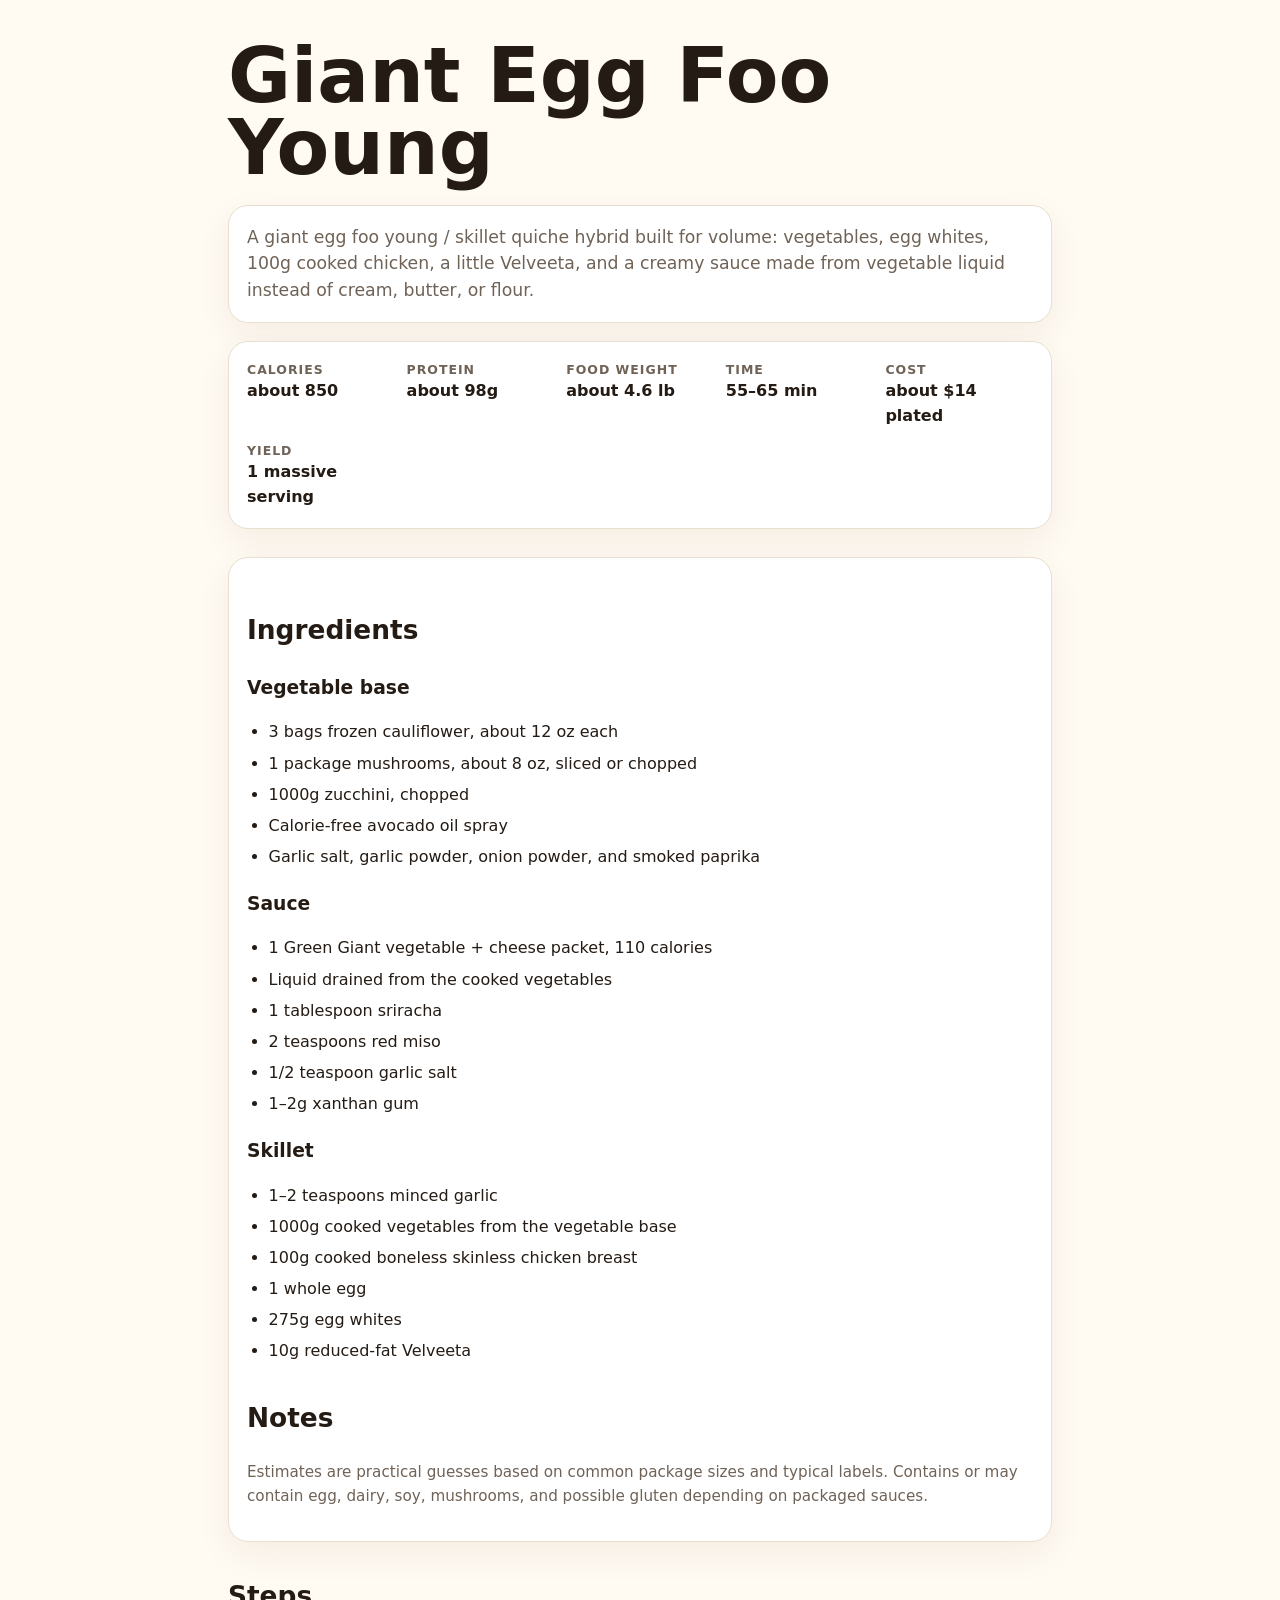
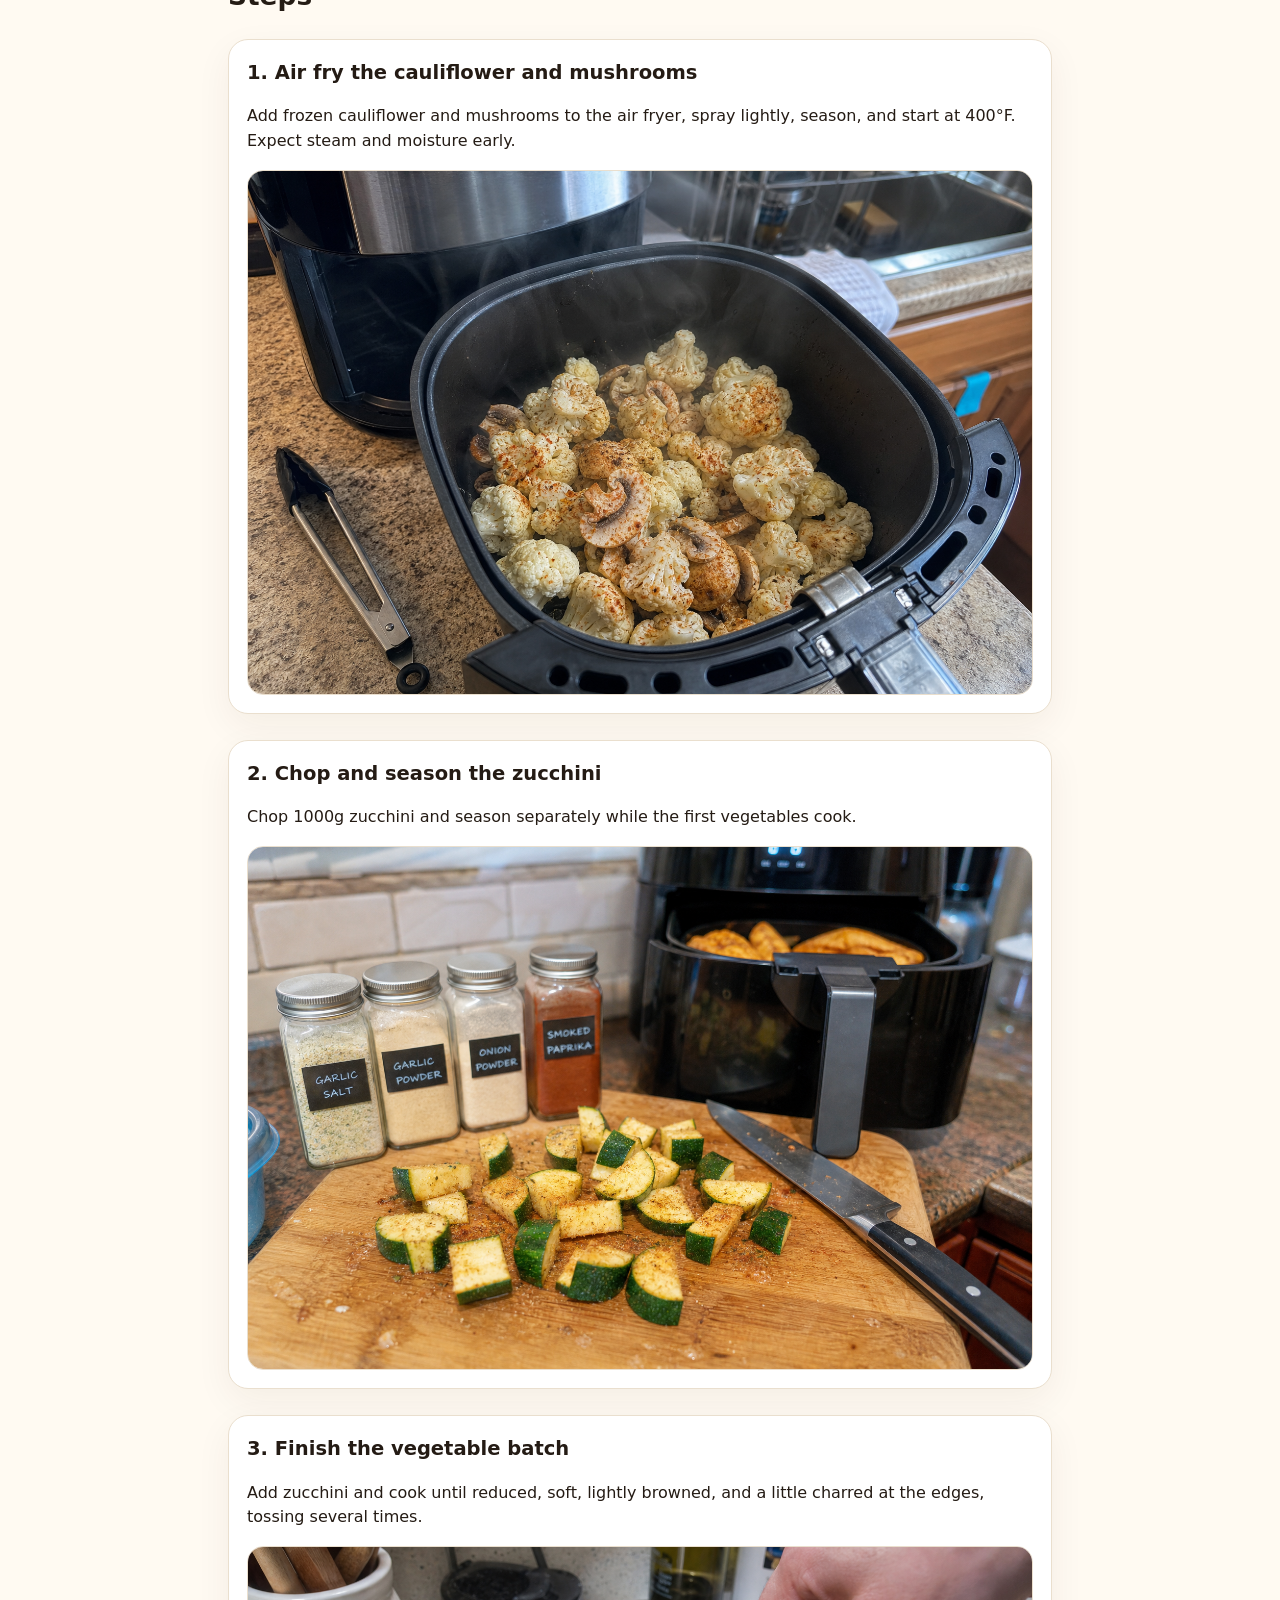
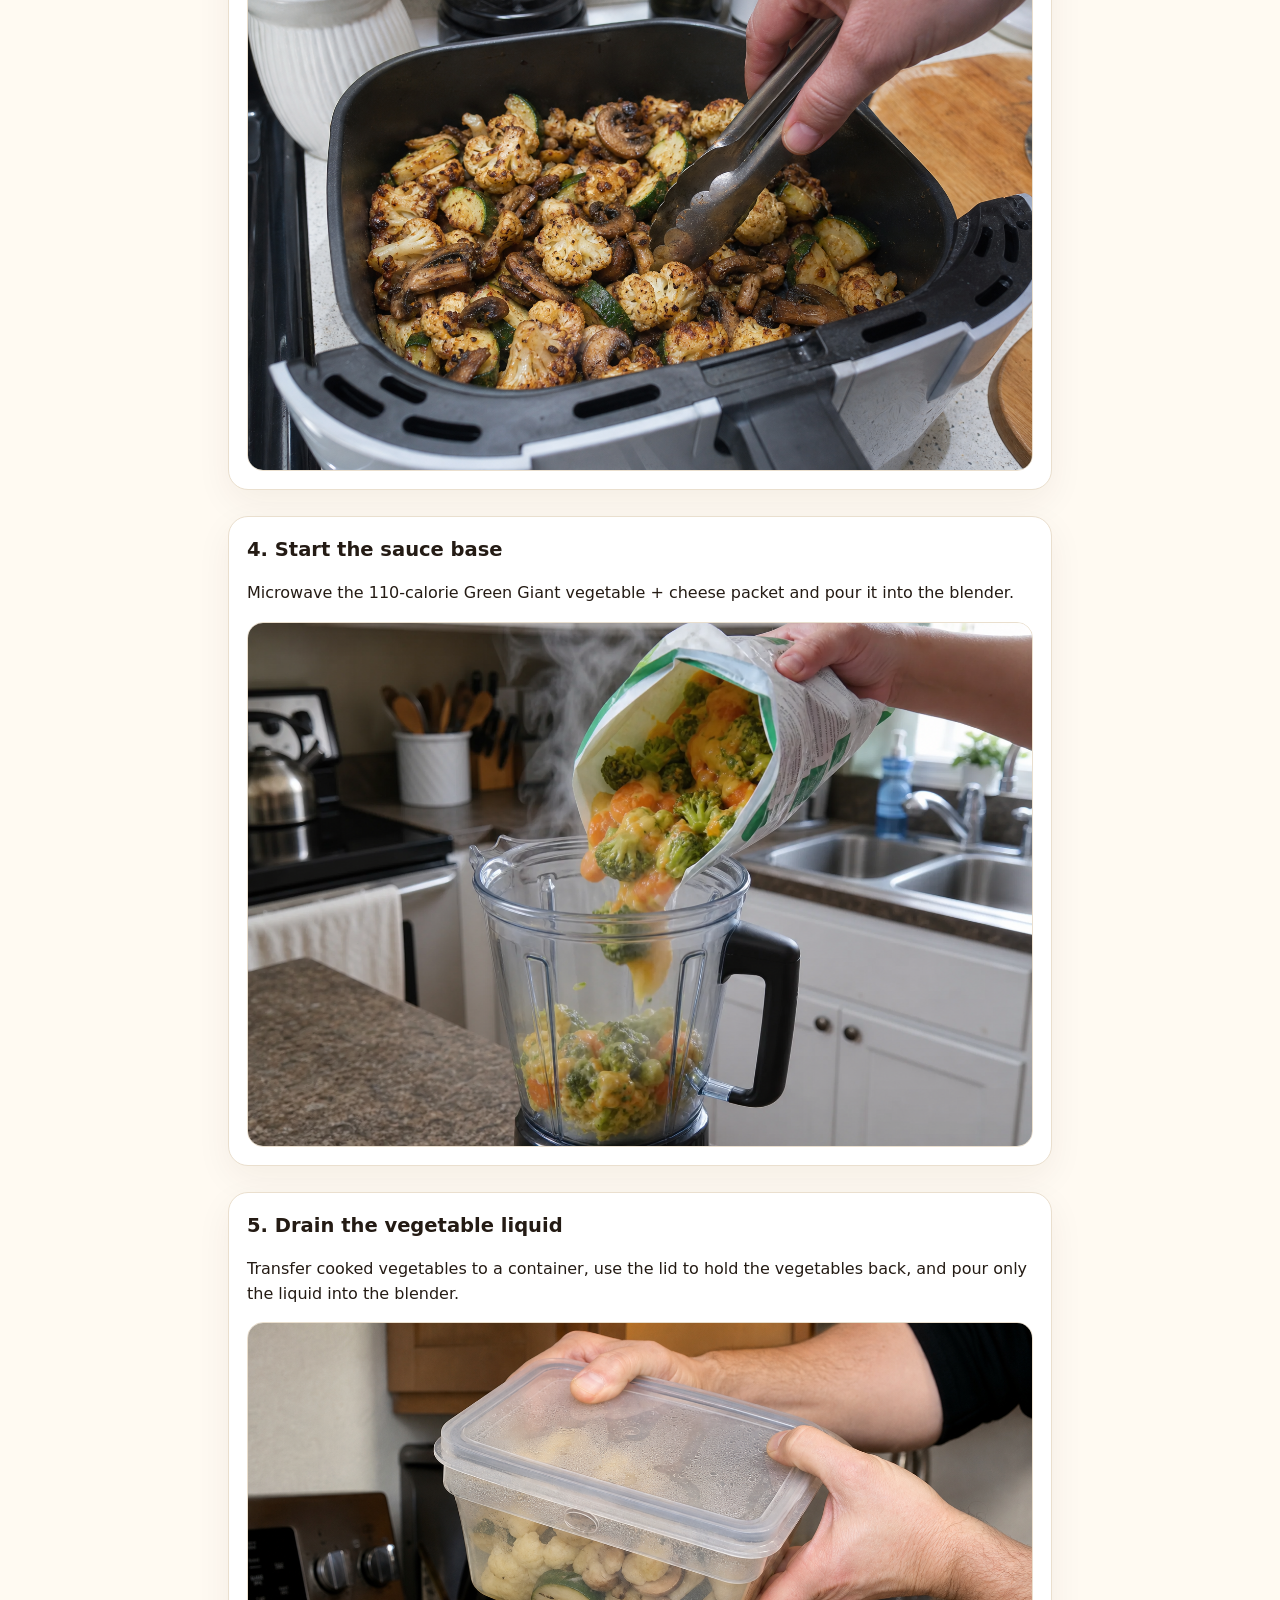
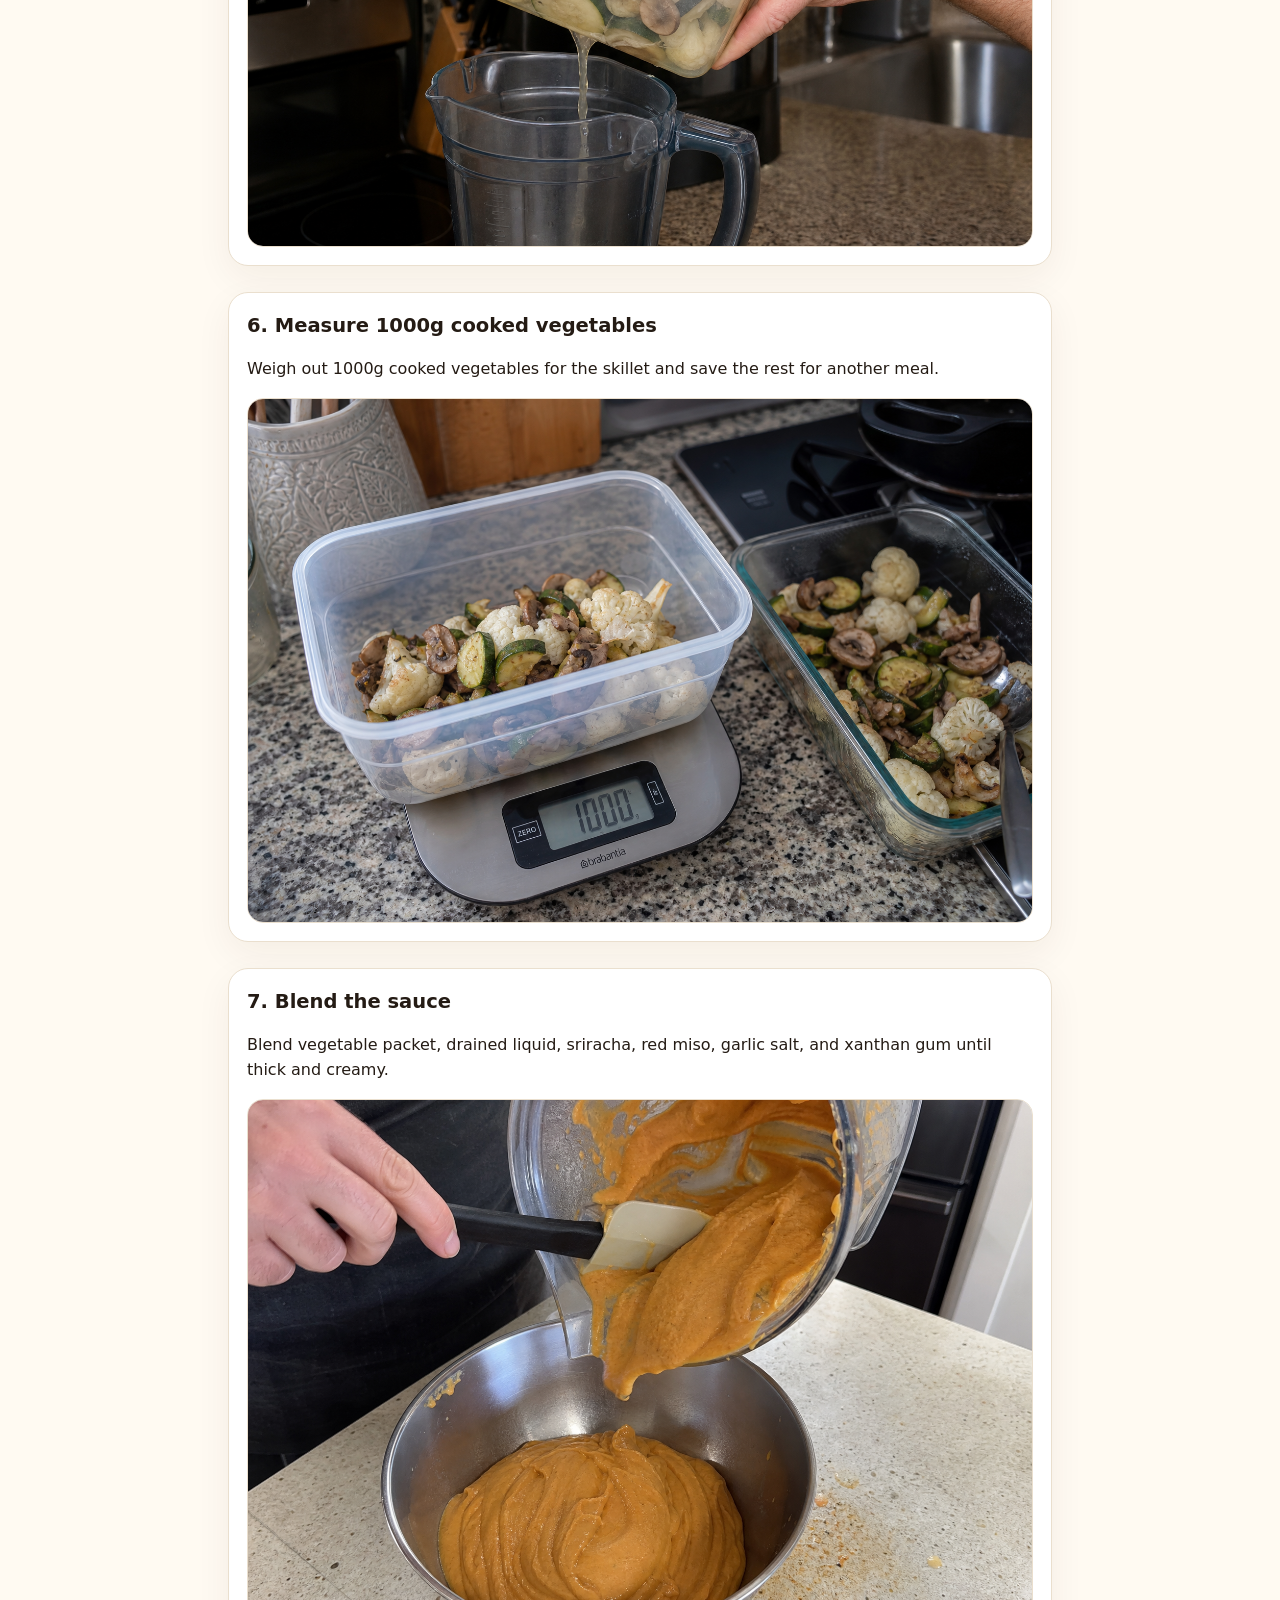
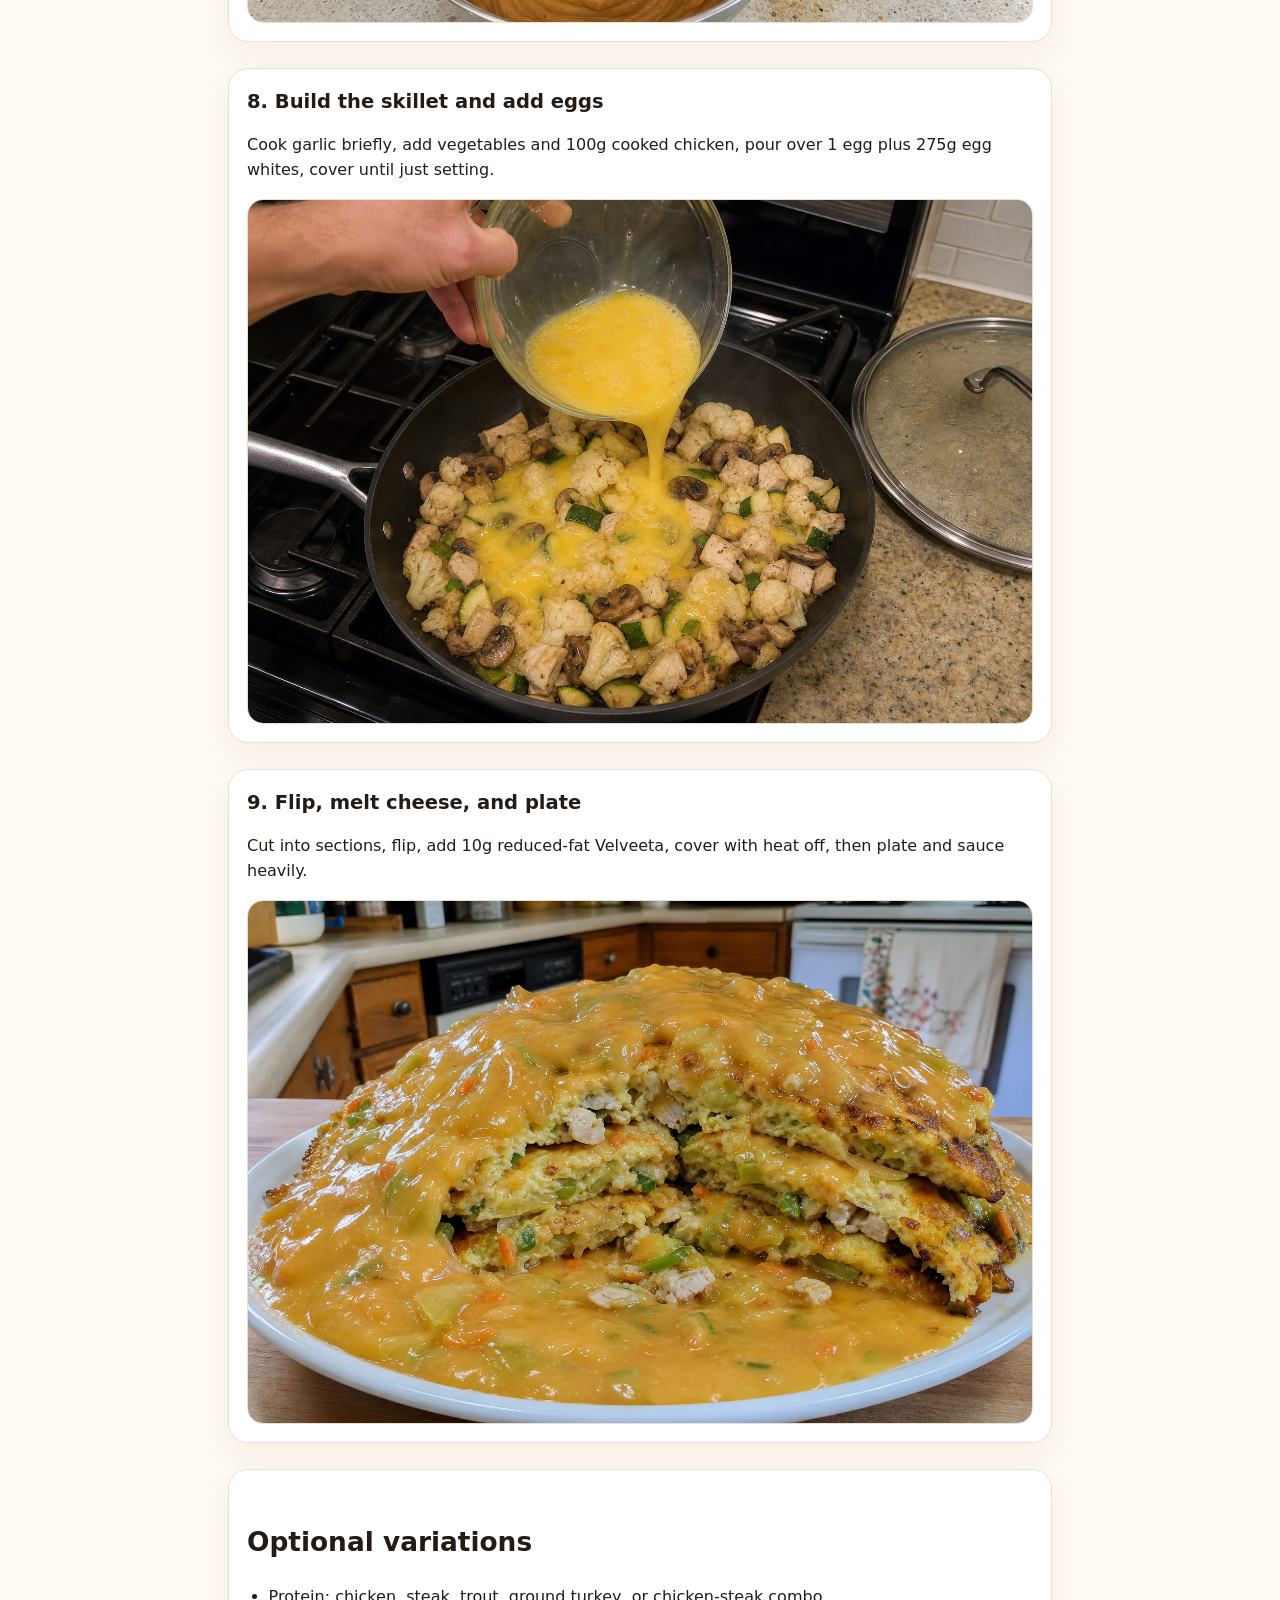
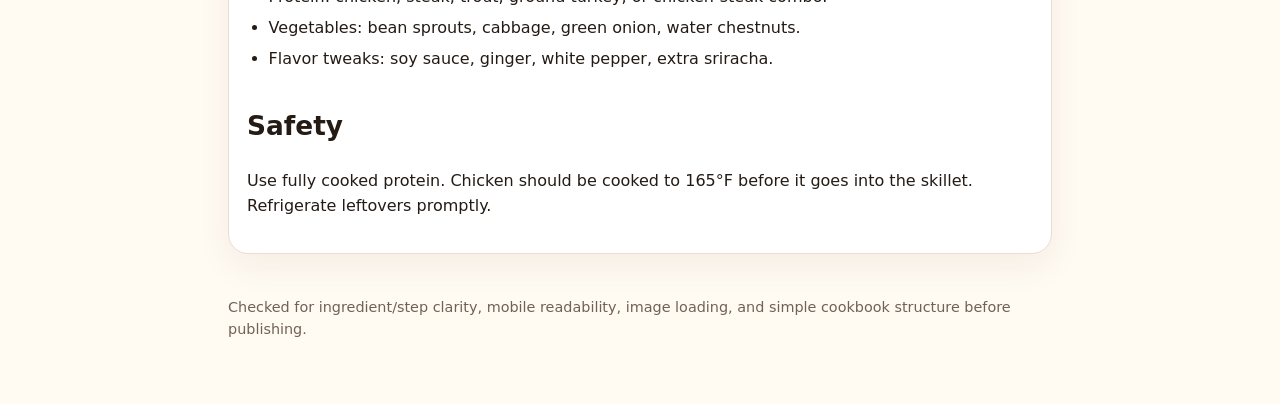
==== commit 7db380fa: "Post recipe recipes/giant-egg-foo-young/index.html" ====
--- a/recipes/giant-egg-foo-young/index.html
+++ b/recipes/giant-egg-foo-young/index.html
@@ -32,7 +32,6 @@
 <body>
   <main>
     <header>
-      <div class="eyebrow">Jeff the Chef</div>
       <h1>Giant Egg Foo Young</h1>
       <p class="summary">A giant egg foo young / skillet quiche hybrid built for volume: vegetables, egg whites, 100g cooked chicken, a little Velveeta, and a creamy sauce made from vegetable liquid instead of cream, butter, or flour.</p>
       <section class="meta" aria-label="Recipe overview"><div><div class="label">Calories</div><strong>about 850</strong></div><div><div class="label">Protein</div><strong>about 98g</strong></div><div><div class="label">Food weight</div><strong>about 4.6 lb</strong></div><div><div class="label">Time</div><strong>55–65 min</strong></div><div><div class="label">Cost</div><strong>about $14 plated</strong></div><div><div class="label">Yield</div><strong>1 massive serving</strong></div></section>
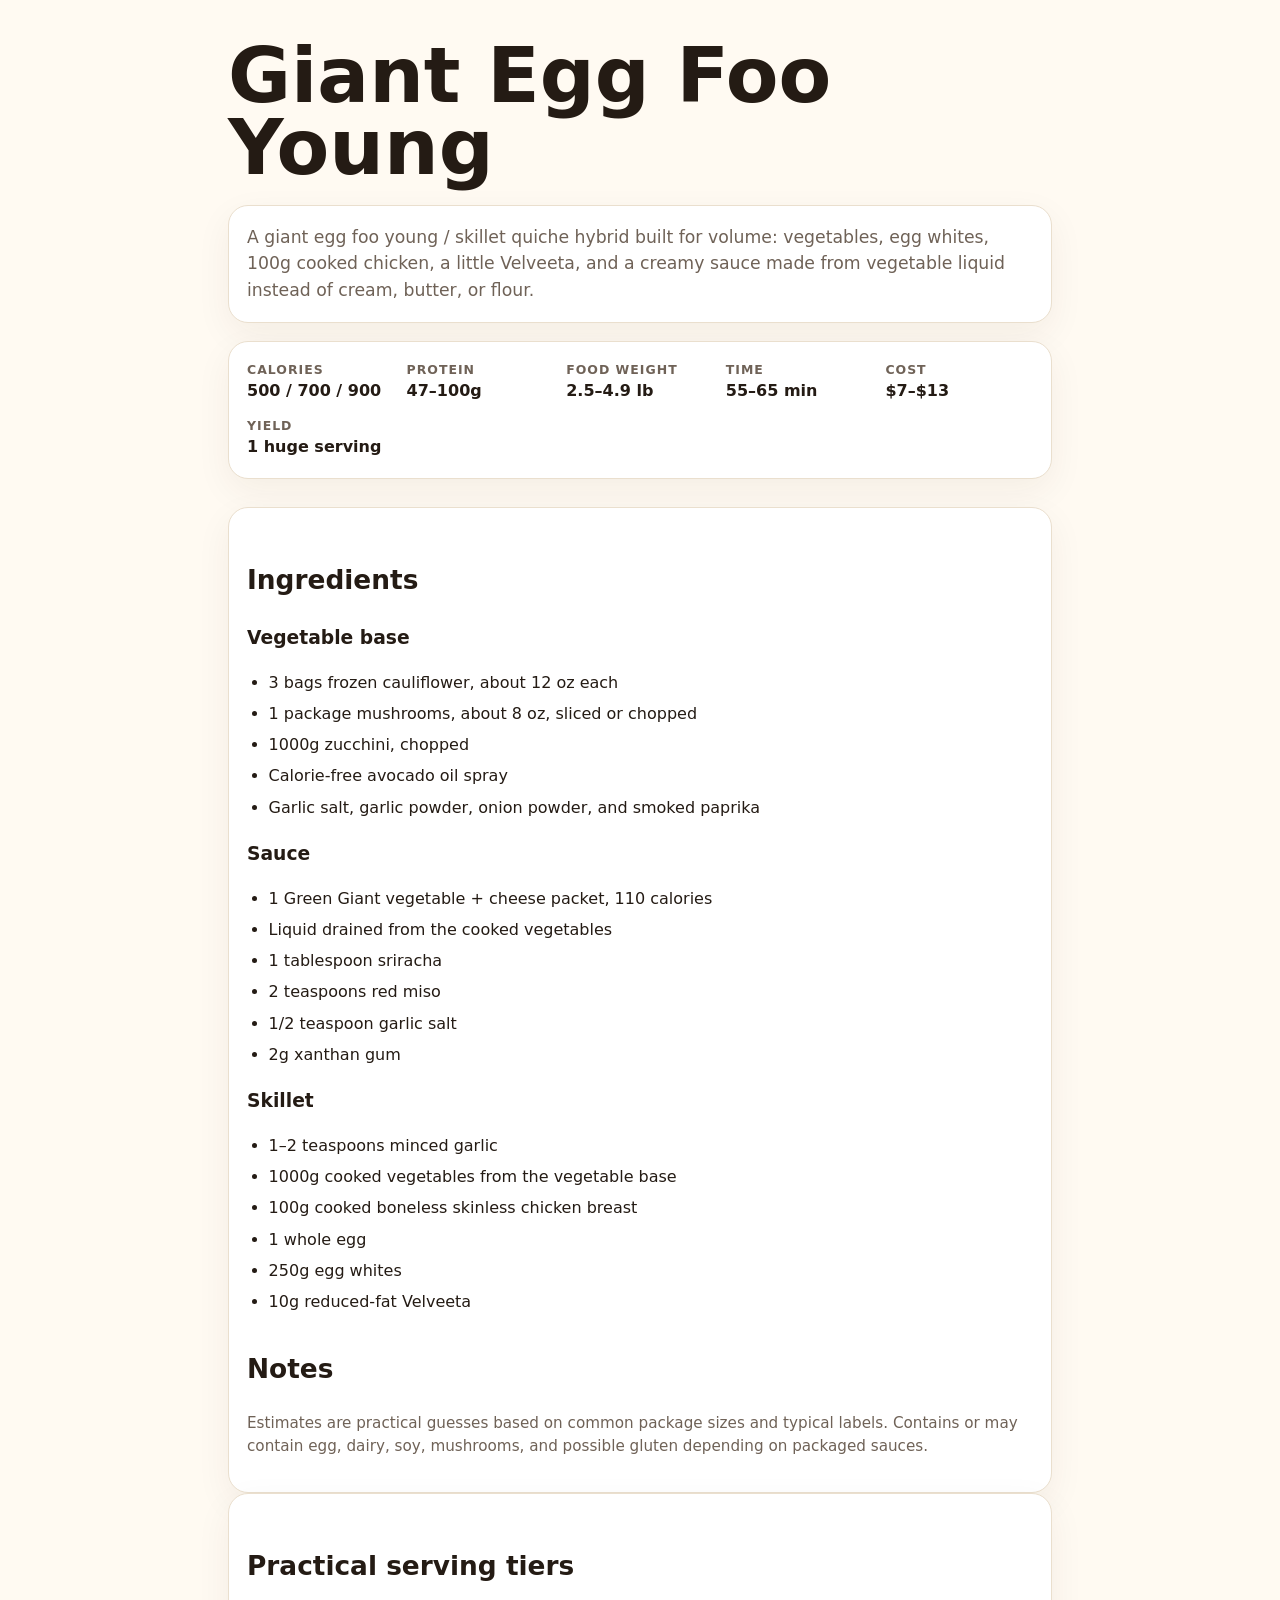
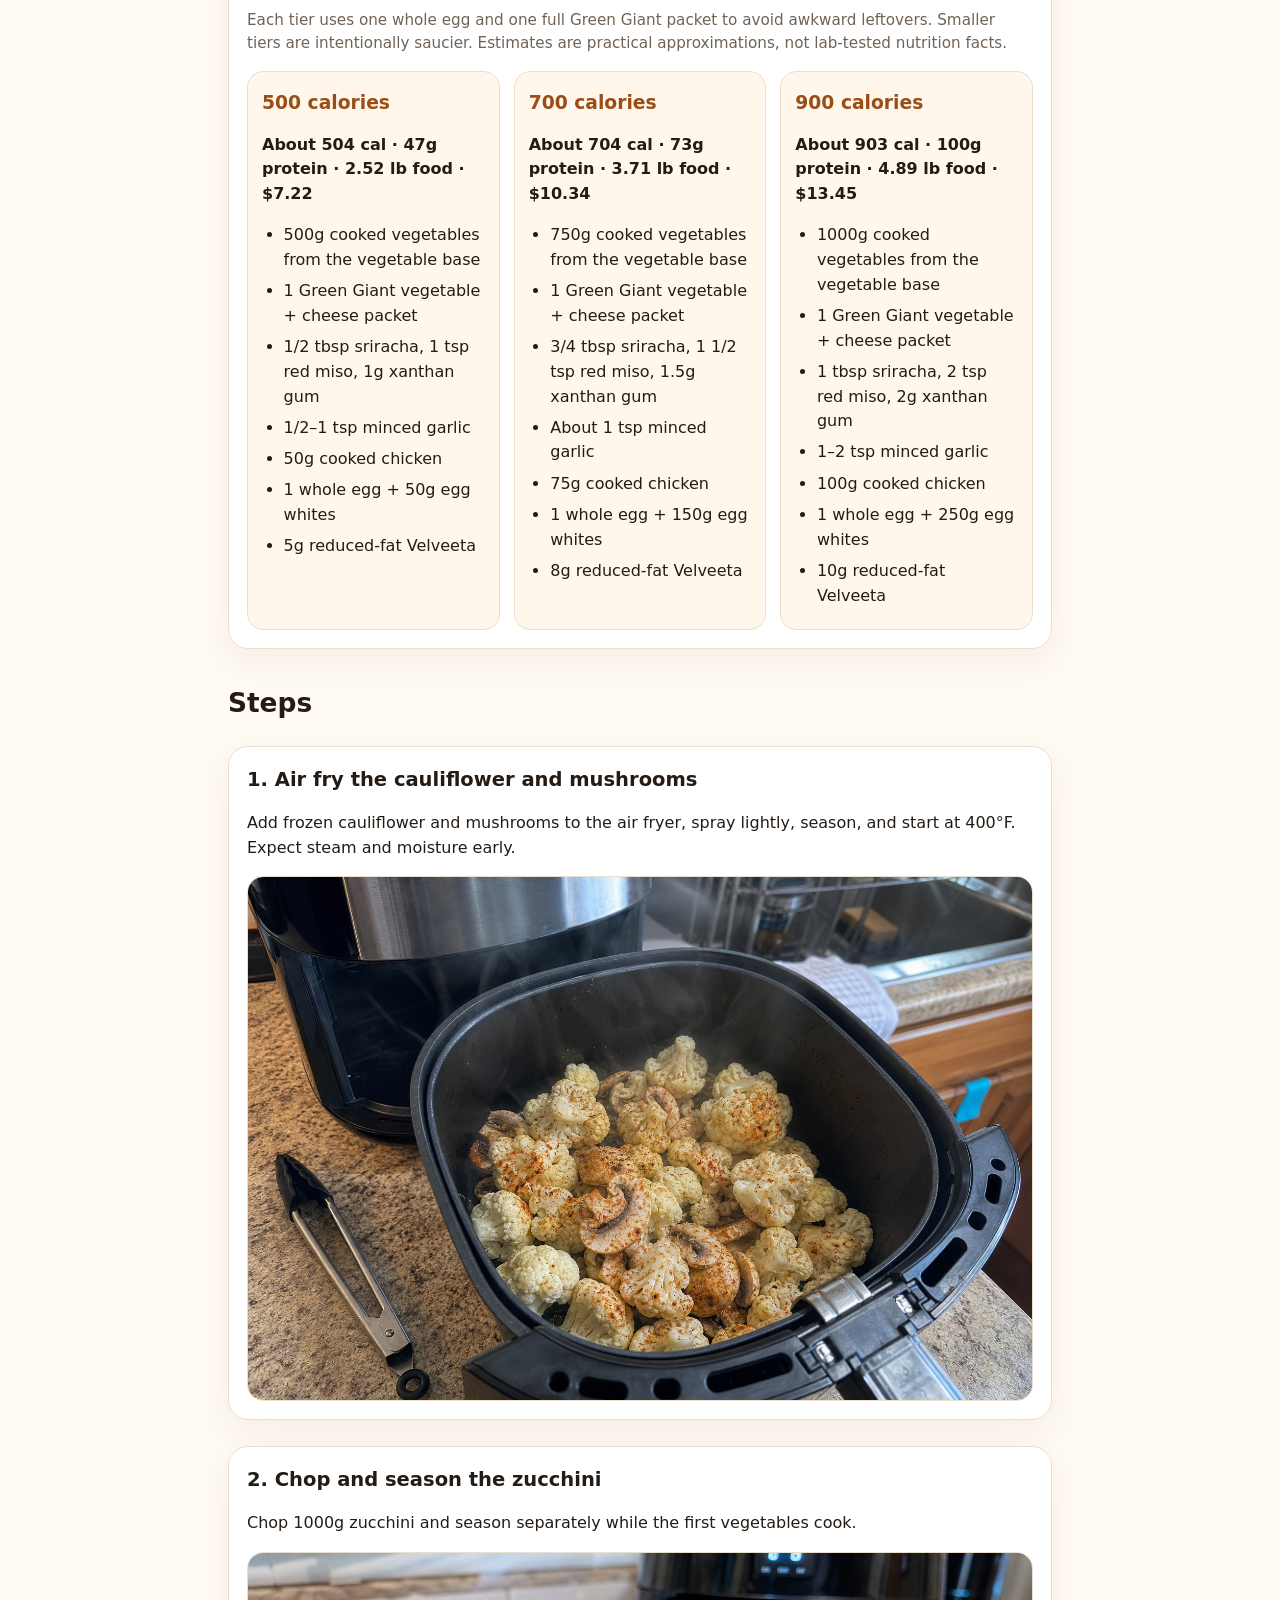
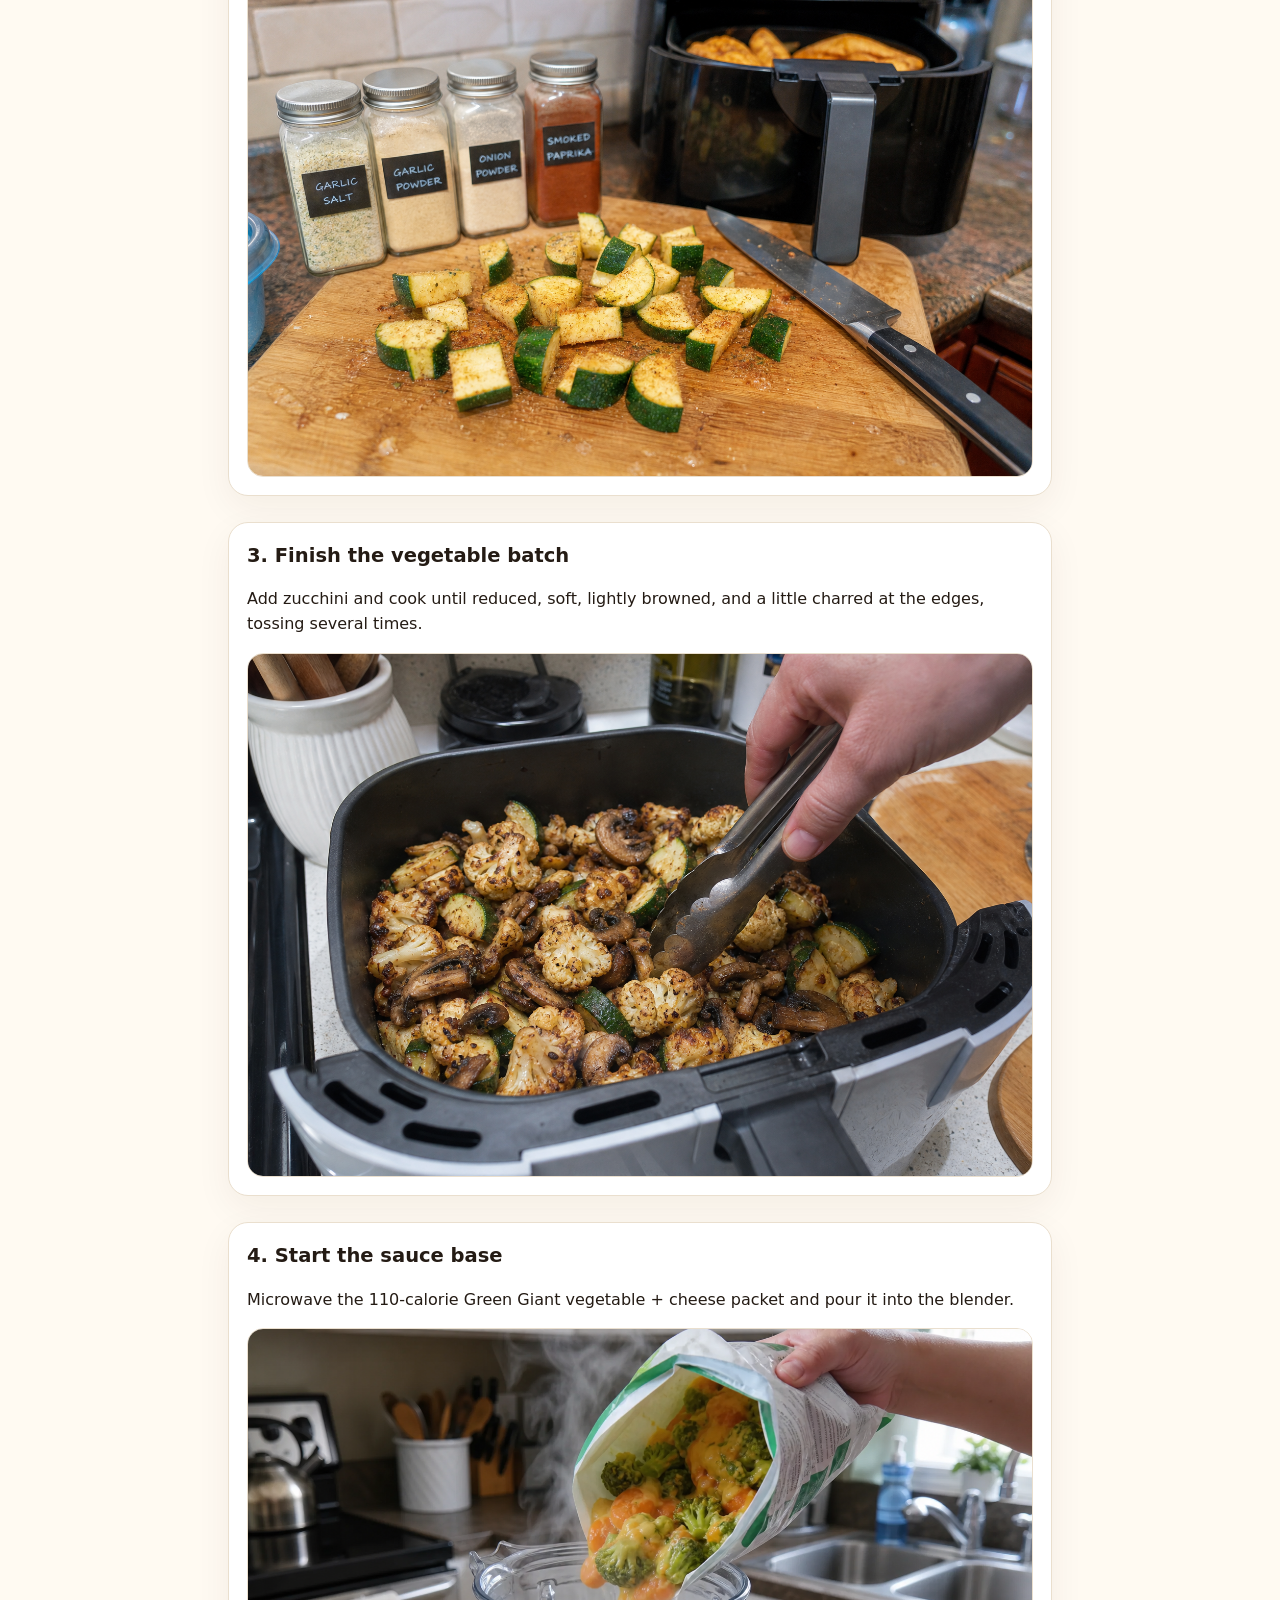
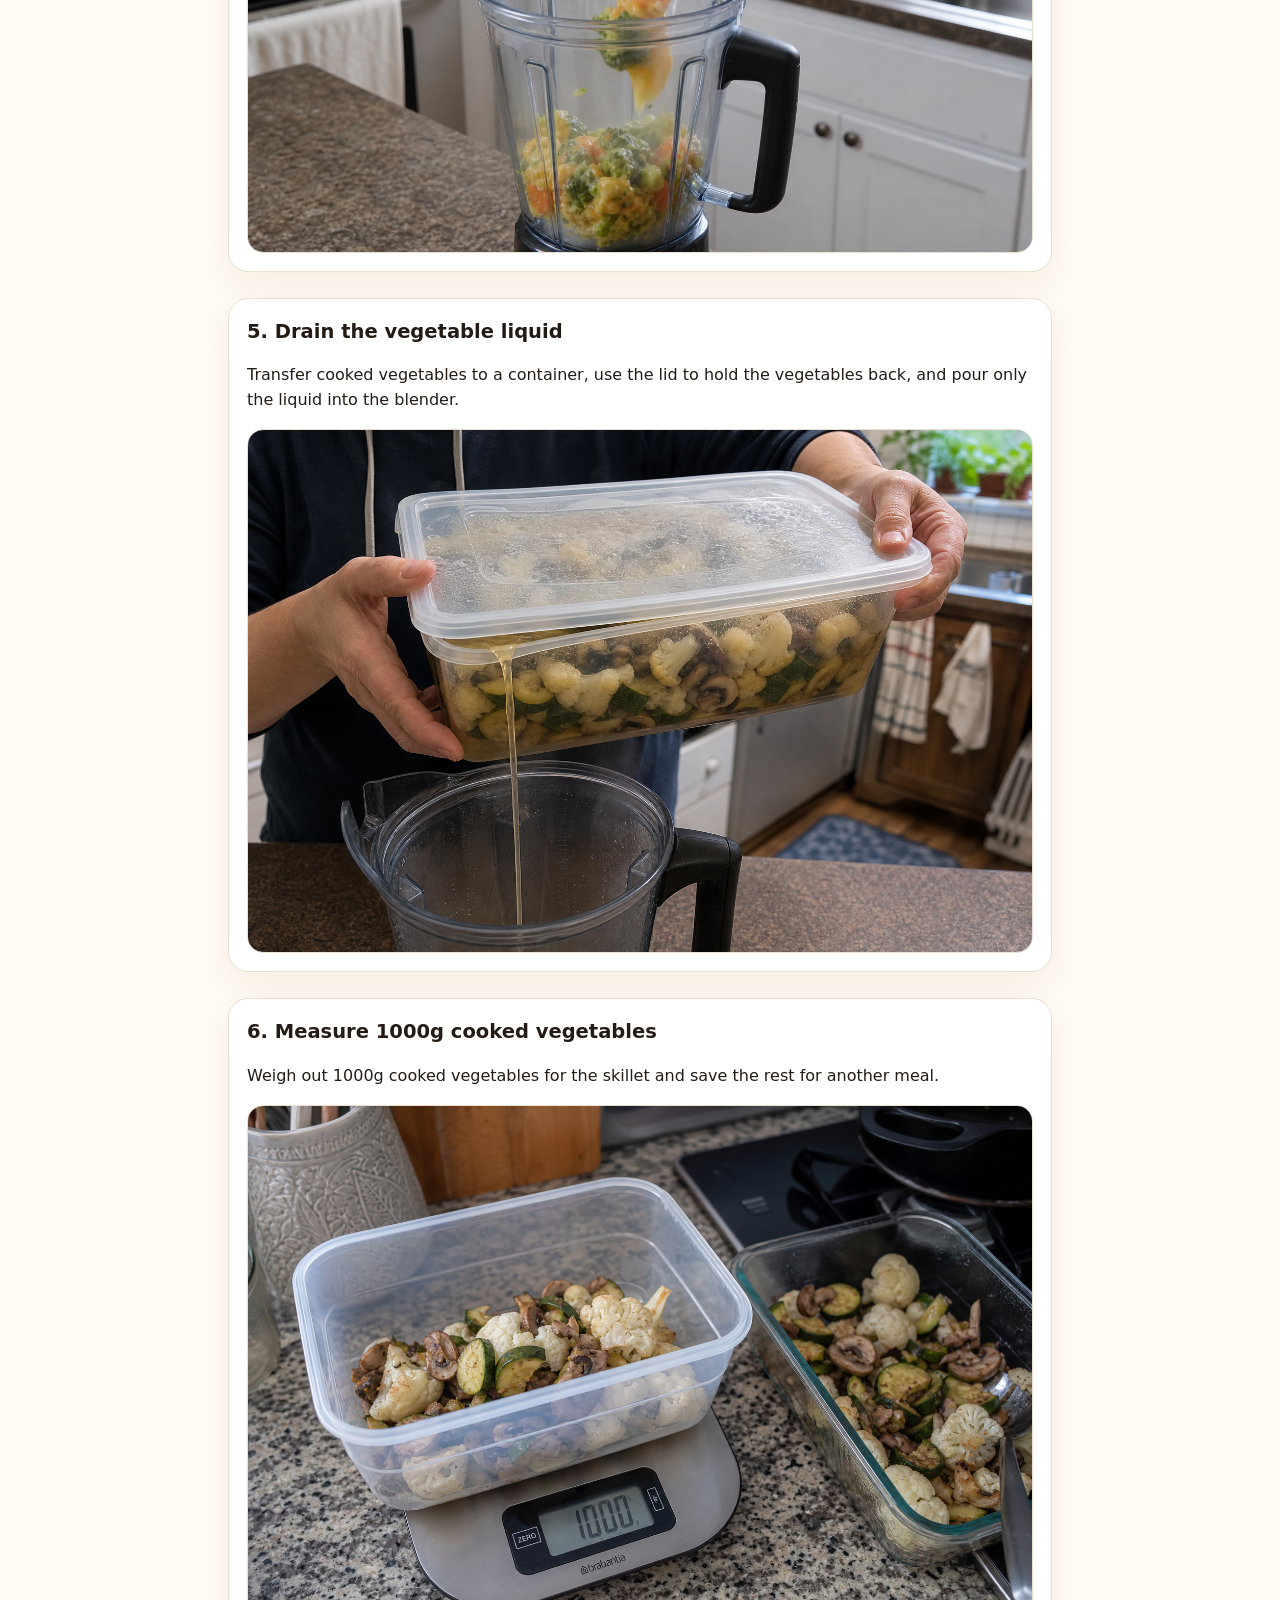
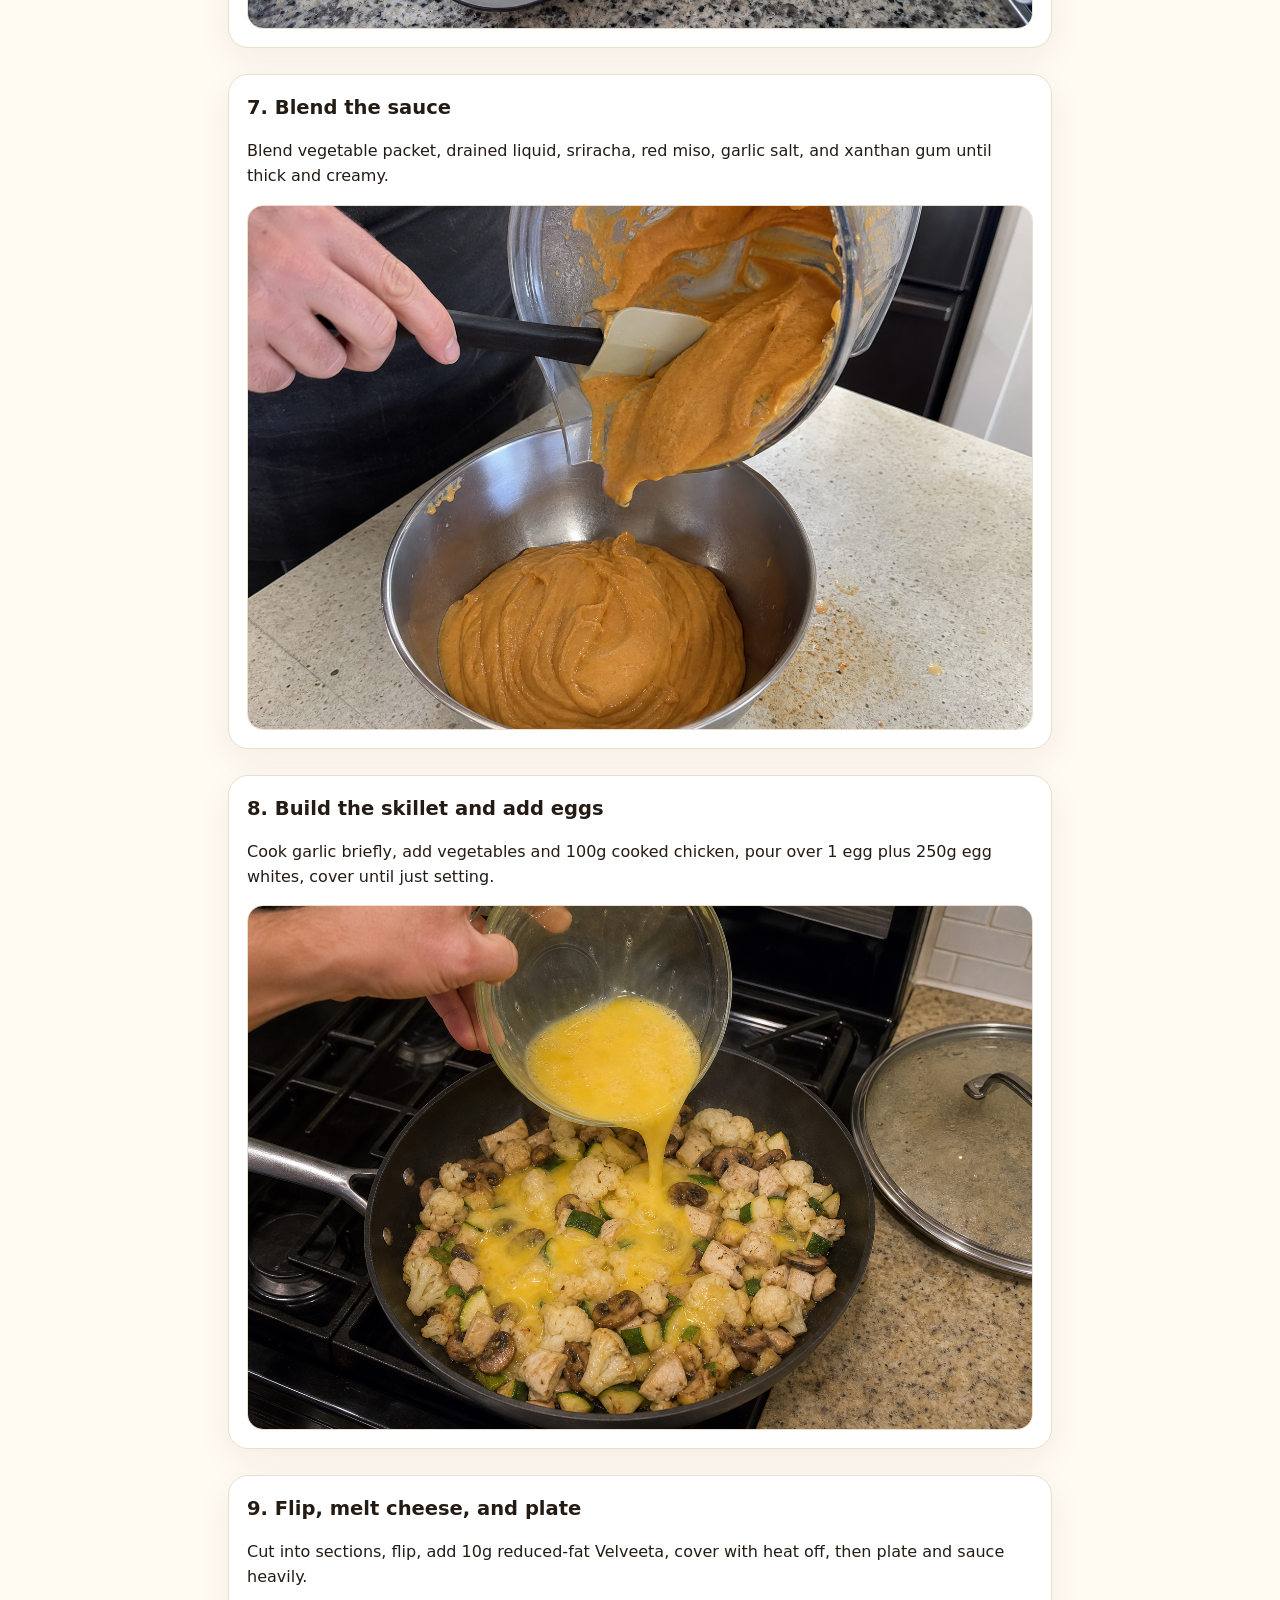
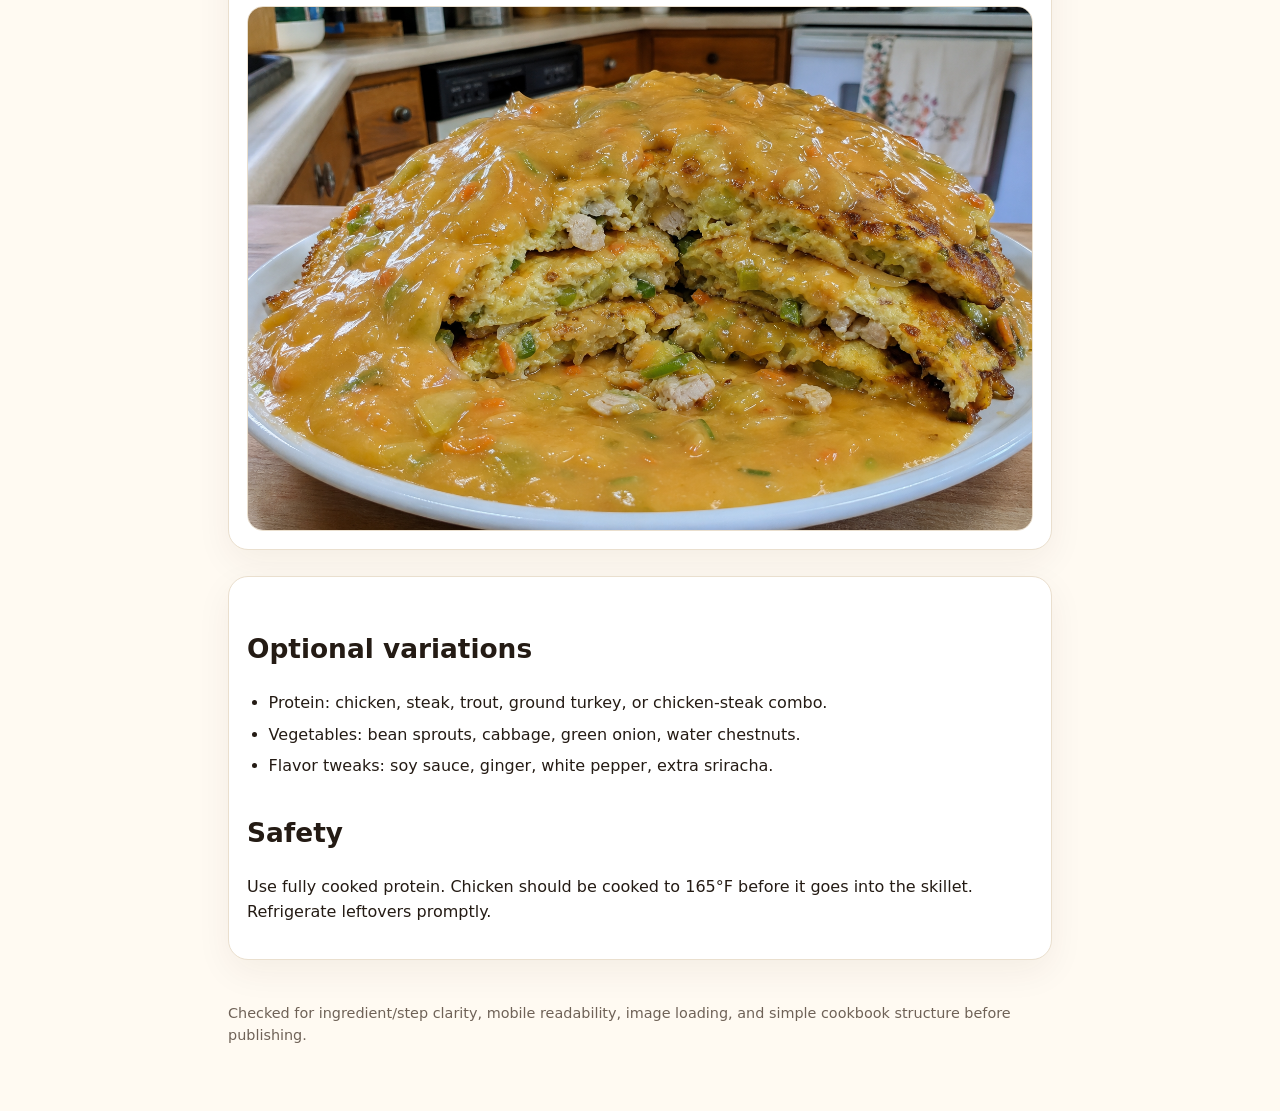
==== commit 8d871988: "Post recipe recipes/giant-egg-foo-young/index.html" ====
--- a/recipes/giant-egg-foo-young/index.html
+++ b/recipes/giant-egg-foo-young/index.html
@@ -4,7 +4,7 @@
   <meta charset="utf-8">
   <meta name="viewport" content="width=device-width, initial-scale=1">
   <title>Giant Egg Foo Young</title>
-  <meta name="description" content="A massive high-volume egg foo young skillet with creamy vegetable sauce, about 850 calories and 98g protein.">
+  <meta name="description" content="A massive high-volume egg foo young skillet with creamy vegetable sauce, practical 500, 700, and 900 calorie serving tiers.">
   <style>
     :root { --bg:#fffaf2; --ink:#241b14; --muted:#6f6257; --card:#ffffff; --line:#eadfce; --accent:#9a4d16; }
     * { box-sizing:border-box; }
@@ -25,6 +25,10 @@
     .step img { width:100%; height:auto; display:block; border-radius:16px; border:1px solid var(--line); margin-top:12px; }
     .step h3 { margin:0 0 .35rem; font-size:1.22rem; }
     .note { color:var(--muted); font-size:.95rem; }
+    .tier-grid { display:grid; grid-template-columns:repeat(auto-fit,minmax(220px,1fr)); gap:14px; margin-top:14px; }
+    .tier { border:1px solid var(--line); border-radius:16px; padding:14px; background:#fff7ec; }
+    .tier h3 { margin:.1rem 0 .35rem; color:var(--accent); }
+    .tier ul { margin-bottom:0; }
     footer { margin-top:42px; color:var(--muted); font-size:.9rem; }
     @media (max-width: 560px) { main { padding:22px 14px 52px; } .summary,.meta,.card { border-radius:16px; padding:15px; } }
   </style>
@@ -34,7 +38,7 @@
     <header>
       <h1>Giant Egg Foo Young</h1>
       <p class="summary">A giant egg foo young / skillet quiche hybrid built for volume: vegetables, egg whites, 100g cooked chicken, a little Velveeta, and a creamy sauce made from vegetable liquid instead of cream, butter, or flour.</p>
-      <section class="meta" aria-label="Recipe overview"><div><div class="label">Calories</div><strong>about 850</strong></div><div><div class="label">Protein</div><strong>about 98g</strong></div><div><div class="label">Food weight</div><strong>about 4.6 lb</strong></div><div><div class="label">Time</div><strong>55–65 min</strong></div><div><div class="label">Cost</div><strong>about $14 plated</strong></div><div><div class="label">Yield</div><strong>1 massive serving</strong></div></section>
+      <section class="meta" aria-label="Recipe overview"><div><div class="label">Calories</div><strong>500 / 700 / 900</strong></div><div><div class="label">Protein</div><strong>47–100g</strong></div><div><div class="label">Food weight</div><strong>2.5–4.9 lb</strong></div><div><div class="label">Time</div><strong>55–65 min</strong></div><div><div class="label">Cost</div><strong>$7–$13</strong></div><div><div class="label">Yield</div><strong>1 huge serving</strong></div></section>
     </header>
     <section class="card" aria-labelledby="ingredients-heading">
       <h2 id="ingredients-heading">Ingredients</h2>
@@ -42,10 +46,32 @@
 <h3>Vegetable base</h3>
 <ul><li>3 bags frozen cauliflower, about 12 oz each</li><li>1 package mushrooms, about 8 oz, sliced or chopped</li><li>1000g zucchini, chopped</li><li>Calorie-free avocado oil spray</li><li>Garlic salt, garlic powder, onion powder, and smoked paprika</li></ul>
 <h3>Sauce</h3>
-<ul><li>1 Green Giant vegetable + cheese packet, 110 calories</li><li>Liquid drained from the cooked vegetables</li><li>1 tablespoon sriracha</li><li>2 teaspoons red miso</li><li>1/2 teaspoon garlic salt</li><li>1–2g xanthan gum</li></ul>
+<ul><li>1 Green Giant vegetable + cheese packet, 110 calories</li><li>Liquid drained from the cooked vegetables</li><li>1 tablespoon sriracha</li><li>2 teaspoons red miso</li><li>1/2 teaspoon garlic salt</li><li>2g xanthan gum</li></ul>
 <h3>Skillet</h3>
-<ul><li>1–2 teaspoons minced garlic</li><li>1000g cooked vegetables from the vegetable base</li><li>100g cooked boneless skinless chicken breast</li><li>1 whole egg</li><li>275g egg whites</li><li>10g reduced-fat Velveeta</li></ul>
+<ul><li>1–2 teaspoons minced garlic</li><li>1000g cooked vegetables from the vegetable base</li><li>100g cooked boneless skinless chicken breast</li><li>1 whole egg</li><li>250g egg whites</li><li>10g reduced-fat Velveeta</li></ul>
 <h2>Notes</h2><p class="note">Estimates are practical guesses based on common package sizes and typical labels. Contains or may contain egg, dairy, soy, mushrooms, and possible gluten depending on packaged sauces.</p>
+    </section>
+
+    <section class="card" aria-labelledby="tiers-heading">
+      <h2 id="tiers-heading">Practical serving tiers</h2>
+      <p class="note">Each tier uses one whole egg and one full Green Giant packet to avoid awkward leftovers. Smaller tiers are intentionally saucier. Estimates are practical approximations, not lab-tested nutrition facts.</p>
+      <div class="tier-grid">
+        <article class="tier">
+          <h3>500 calories</h3>
+          <p><strong>About 504 cal · 47g protein · 2.52 lb food · $7.22</strong></p>
+          <ul><li>500g cooked vegetables from the vegetable base</li><li>1 Green Giant vegetable + cheese packet</li><li>1/2 tbsp sriracha, 1 tsp red miso, 1g xanthan gum</li><li>1/2–1 tsp minced garlic</li><li>50g cooked chicken</li><li>1 whole egg + 50g egg whites</li><li>5g reduced-fat Velveeta</li></ul>
+        </article>
+        <article class="tier">
+          <h3>700 calories</h3>
+          <p><strong>About 704 cal · 73g protein · 3.71 lb food · $10.34</strong></p>
+          <ul><li>750g cooked vegetables from the vegetable base</li><li>1 Green Giant vegetable + cheese packet</li><li>3/4 tbsp sriracha, 1 1/2 tsp red miso, 1.5g xanthan gum</li><li>About 1 tsp minced garlic</li><li>75g cooked chicken</li><li>1 whole egg + 150g egg whites</li><li>8g reduced-fat Velveeta</li></ul>
+        </article>
+        <article class="tier">
+          <h3>900 calories</h3>
+          <p><strong>About 903 cal · 100g protein · 4.89 lb food · $13.45</strong></p>
+          <ul><li>1000g cooked vegetables from the vegetable base</li><li>1 Green Giant vegetable + cheese packet</li><li>1 tbsp sriracha, 2 tsp red miso, 2g xanthan gum</li><li>1–2 tsp minced garlic</li><li>100g cooked chicken</li><li>1 whole egg + 250g egg whites</li><li>10g reduced-fat Velveeta</li></ul>
+        </article>
+      </div>
     </section>
     <section aria-labelledby="steps-heading">
       <h2 id="steps-heading">Steps</h2>
@@ -86,7 +112,7 @@
 </article>
 <article class="step card">
   <h3>8. Build the skillet and add eggs</h3>
-  <p>Cook garlic briefly, add vegetables and 100g cooked chicken, pour over 1 egg plus 275g egg whites, cover until just setting.</p>
+  <p>Cook garlic briefly, add vegetables and 100g cooked chicken, pour over 1 egg plus 250g egg whites, cover until just setting.</p>
   <img src="assets/photos/08-skillet-eggs.png" alt="Egg and egg whites poured over vegetables and chicken in a skillet." loading="lazy">
 </article>
 <article class="step card">
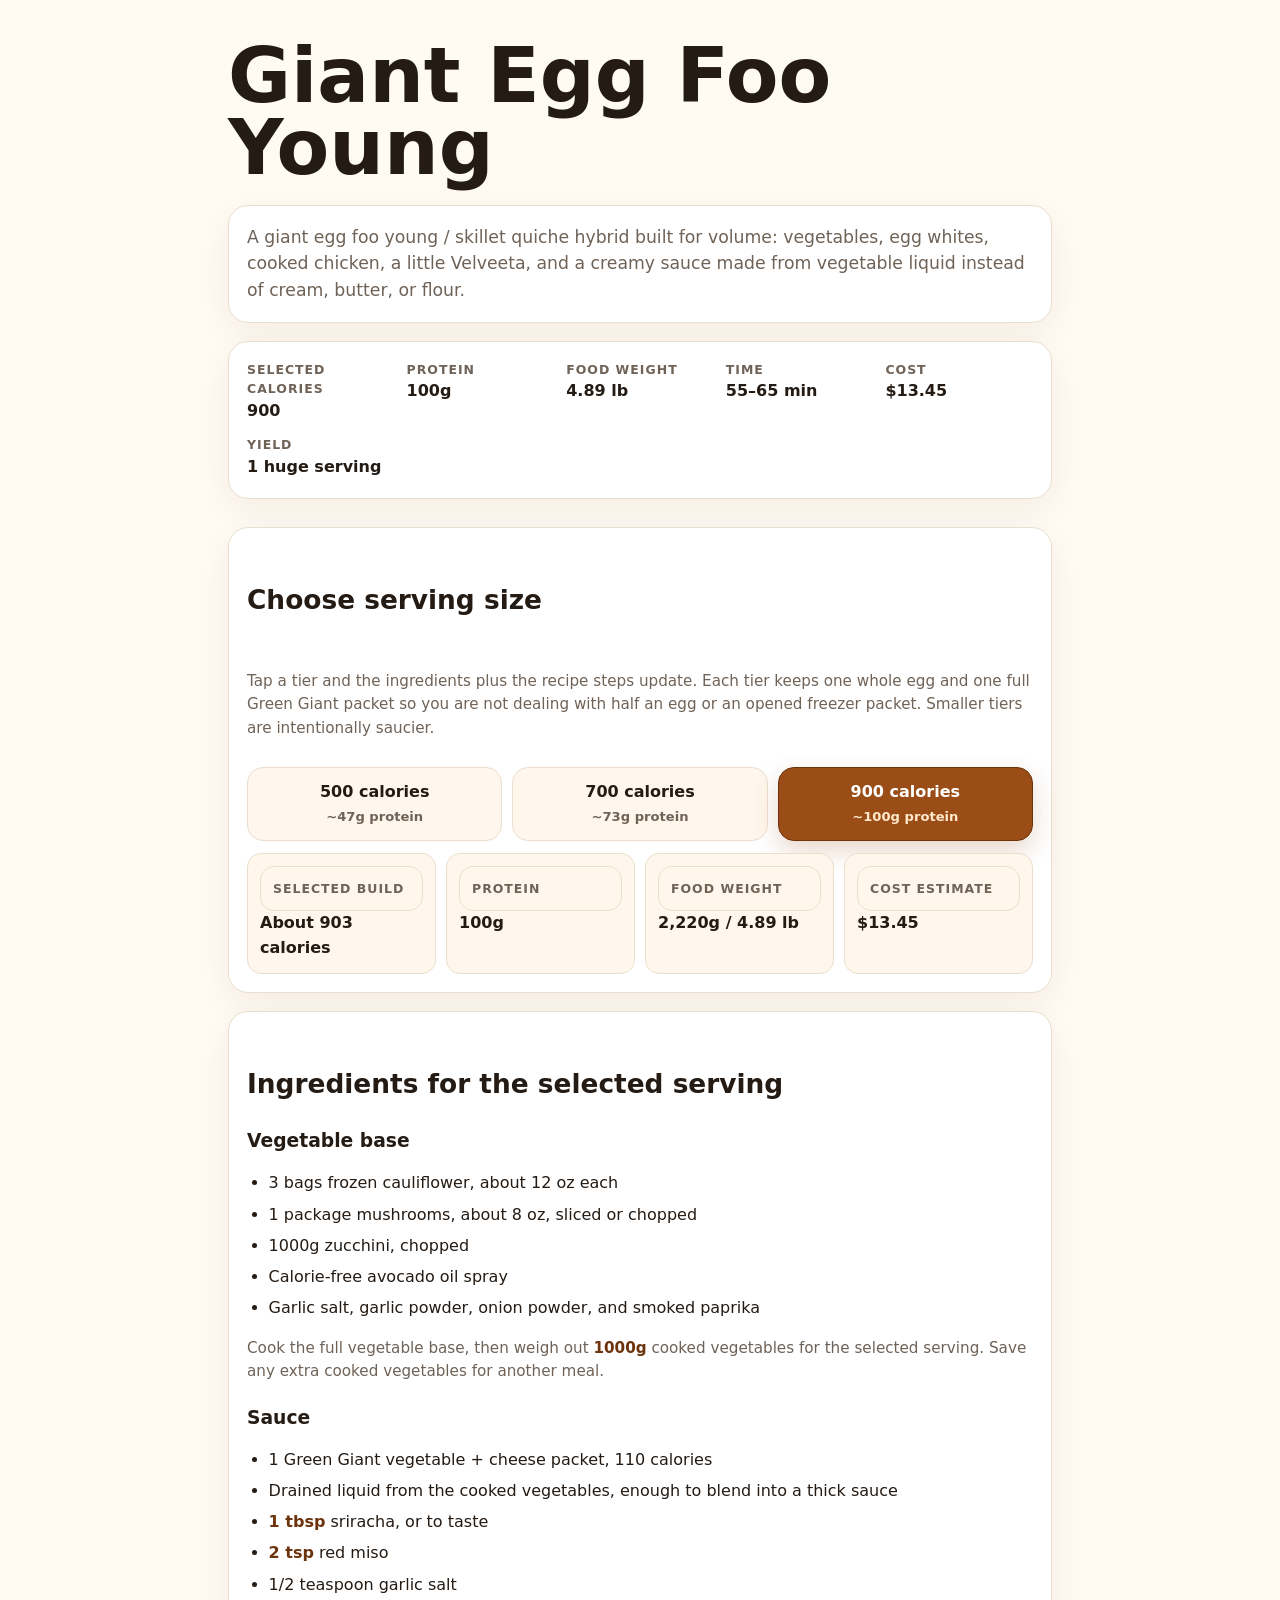
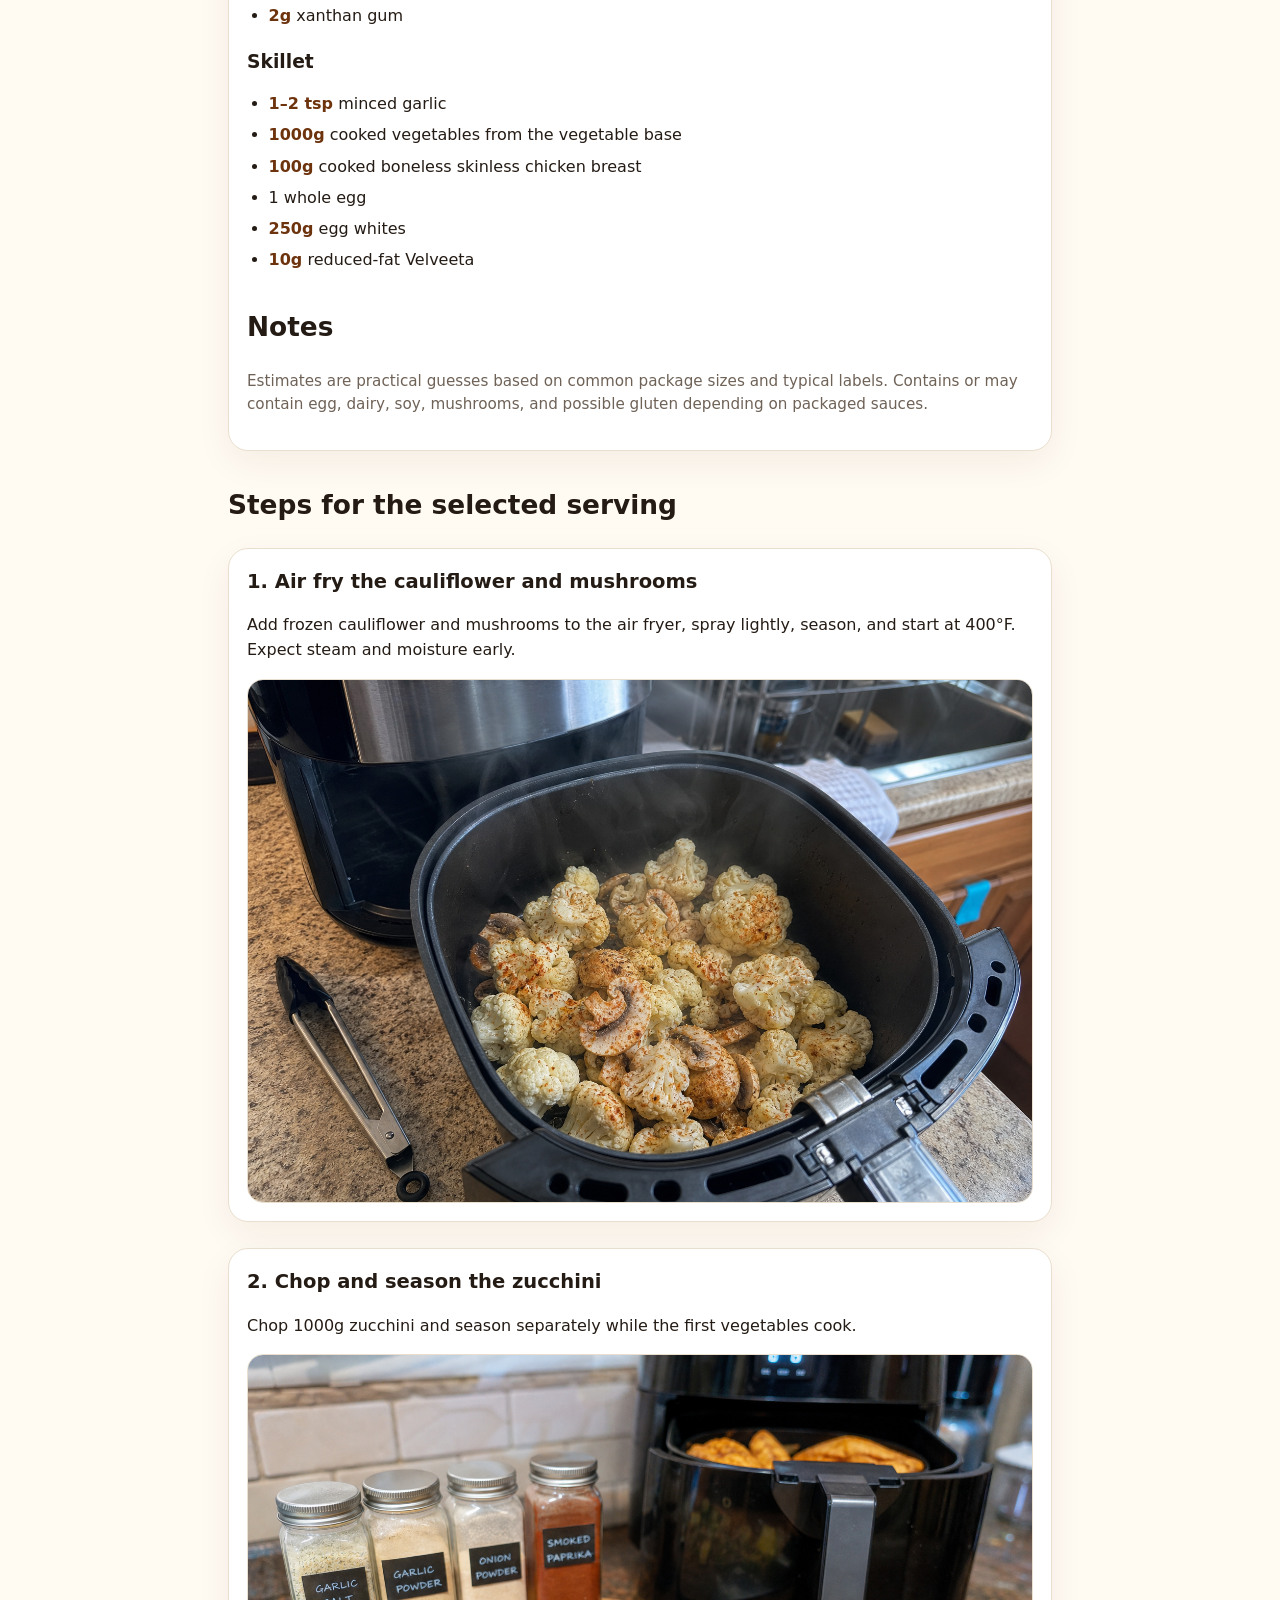
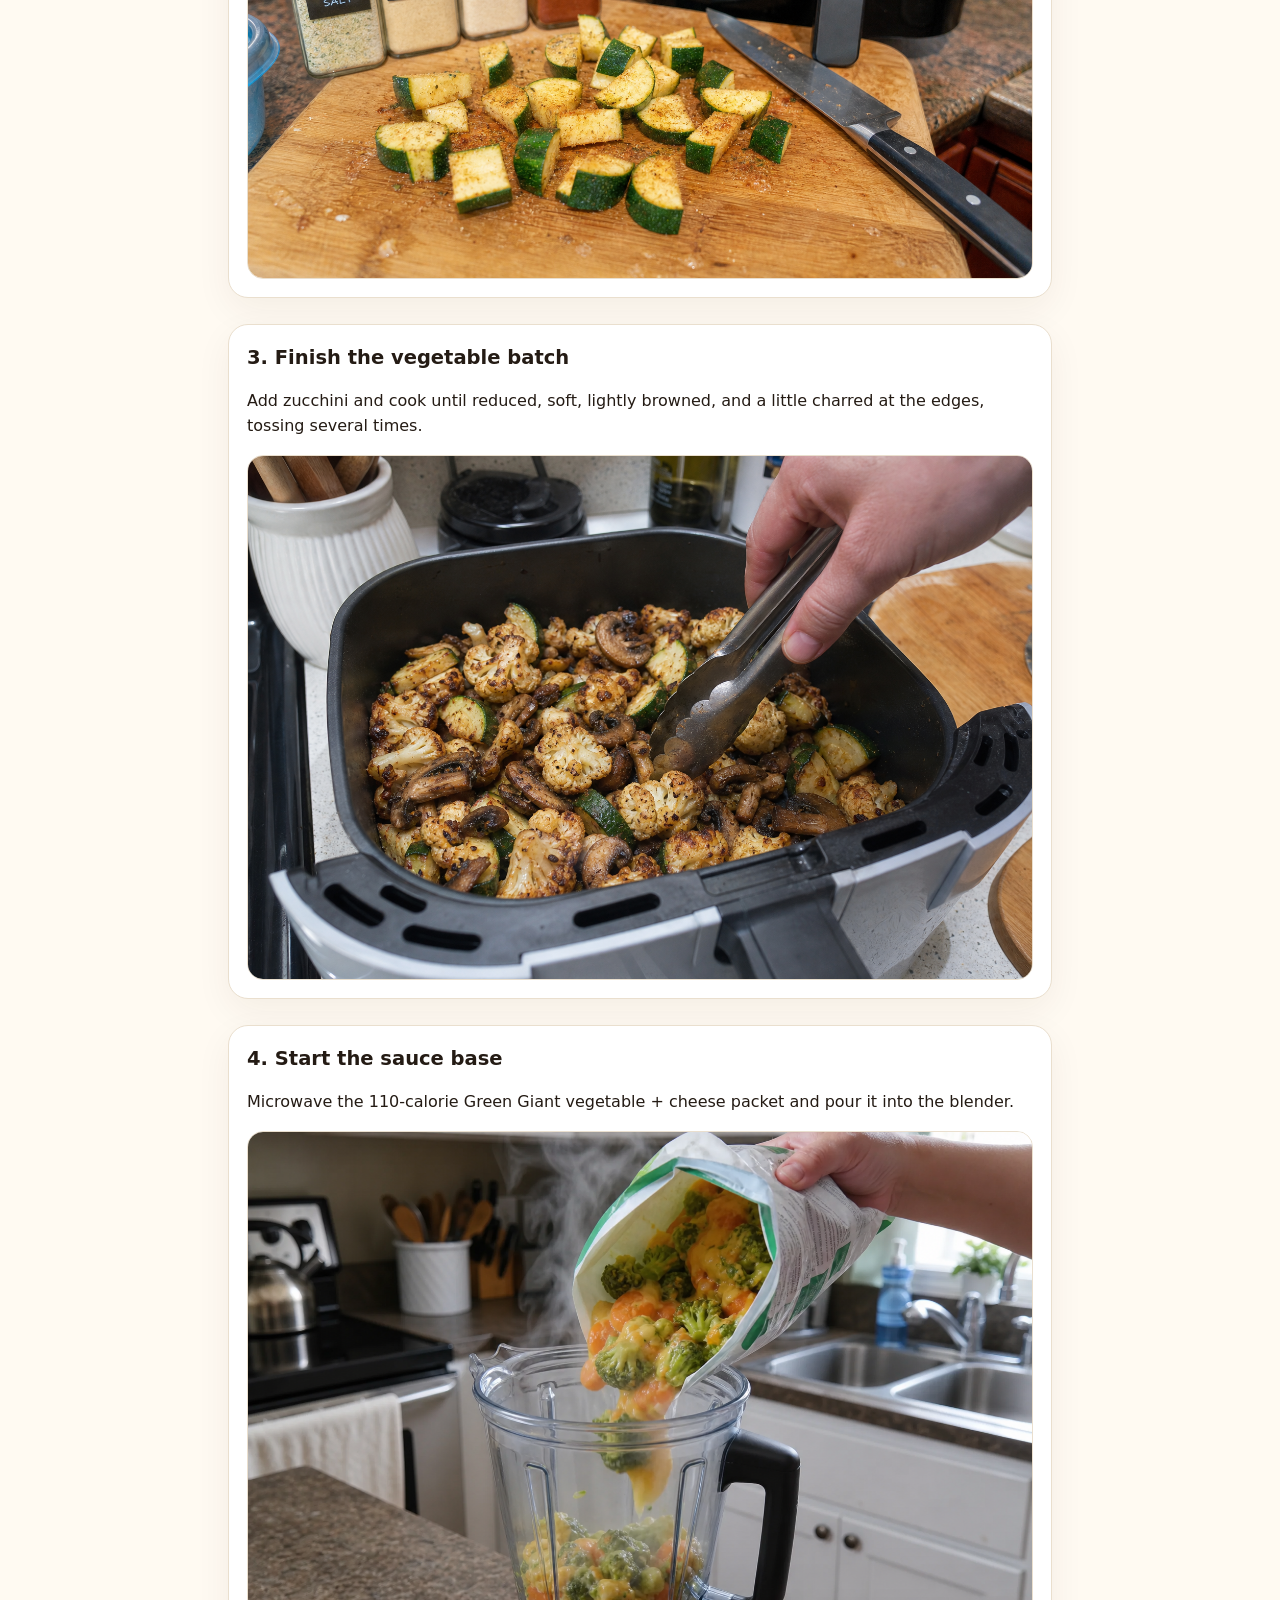
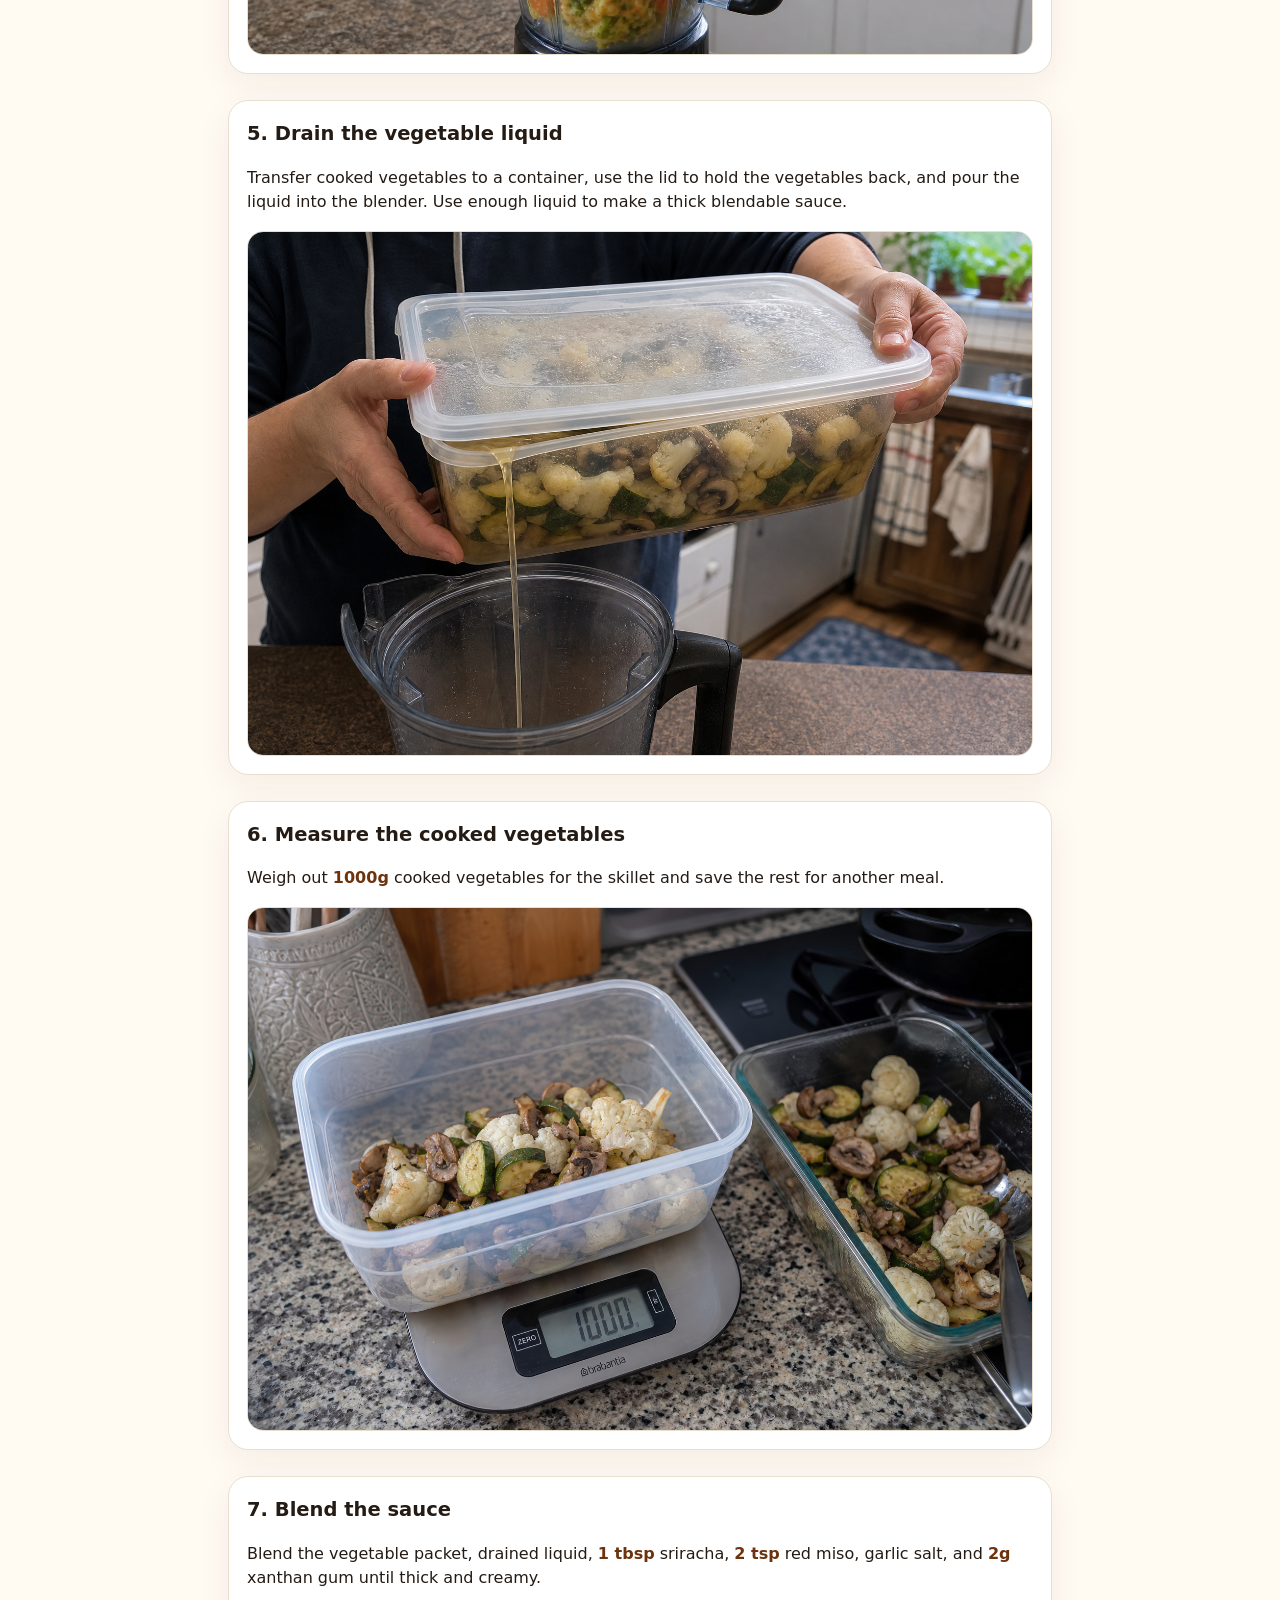
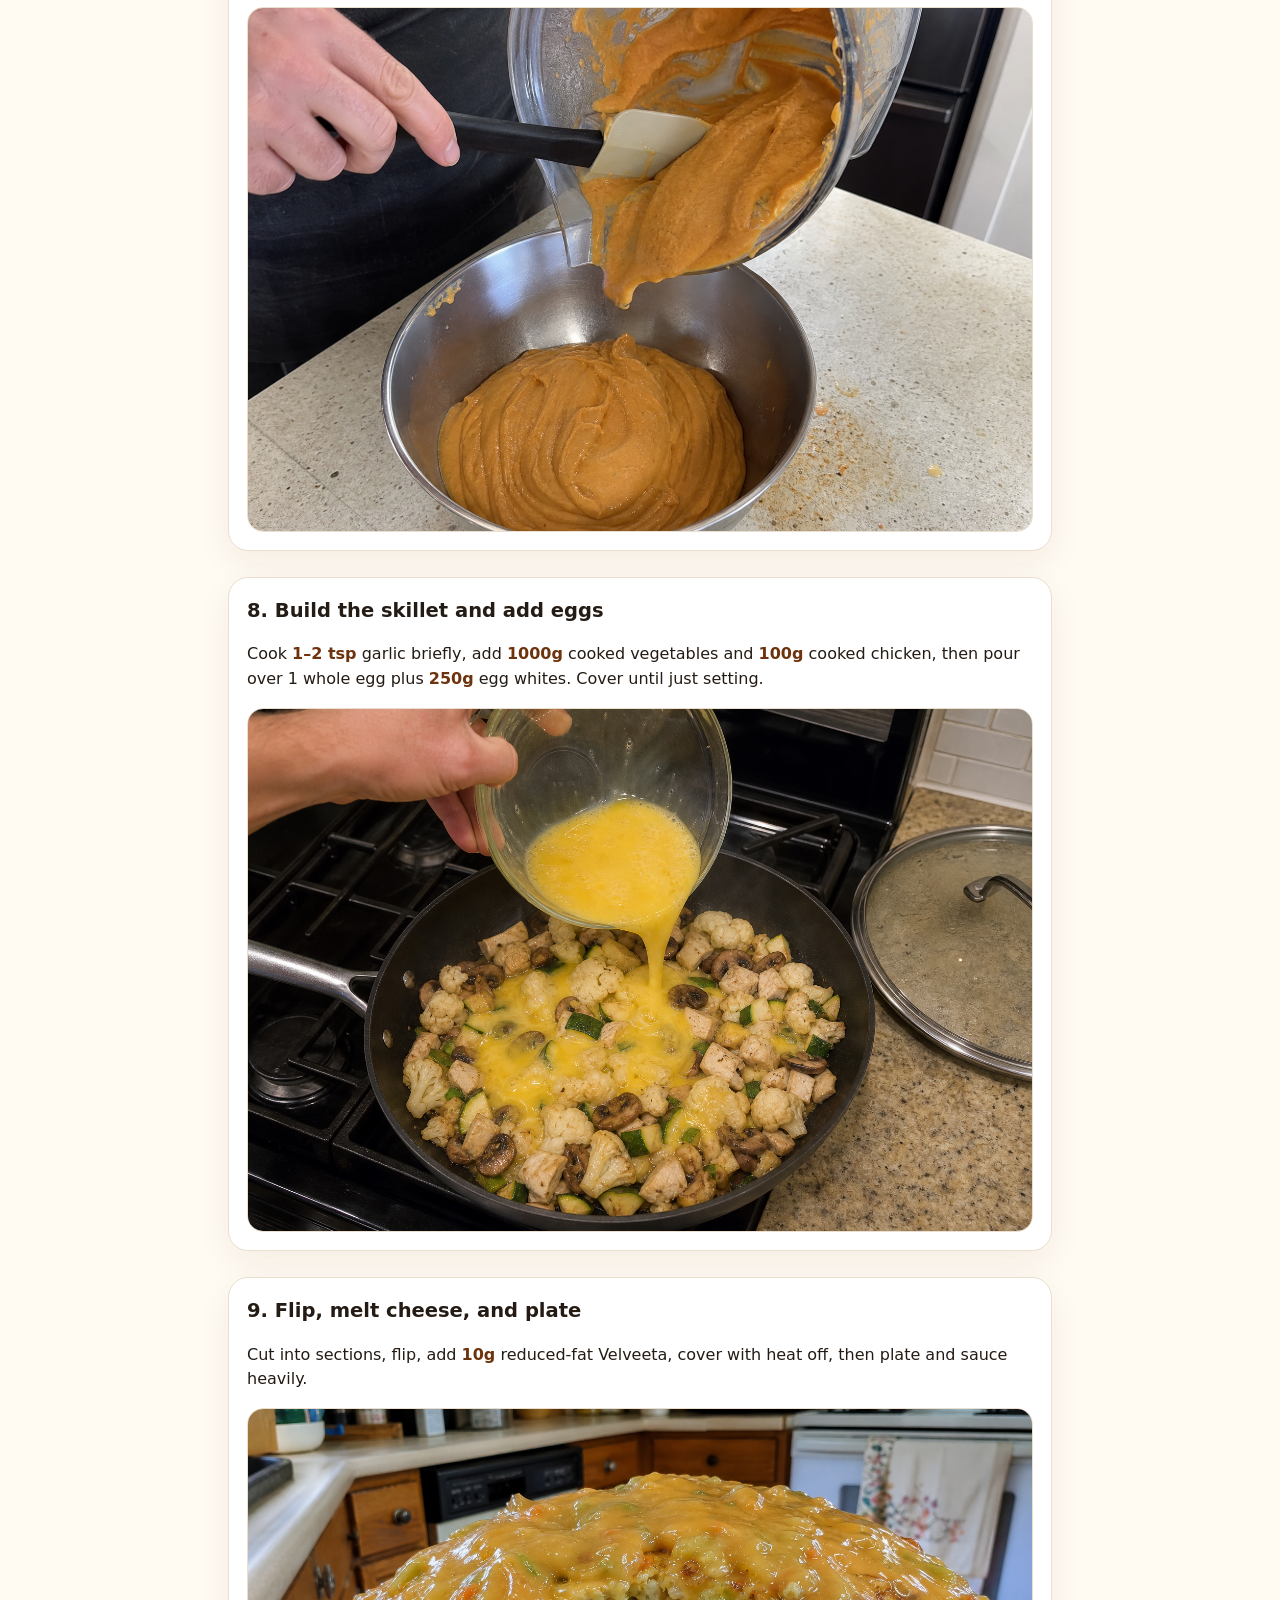
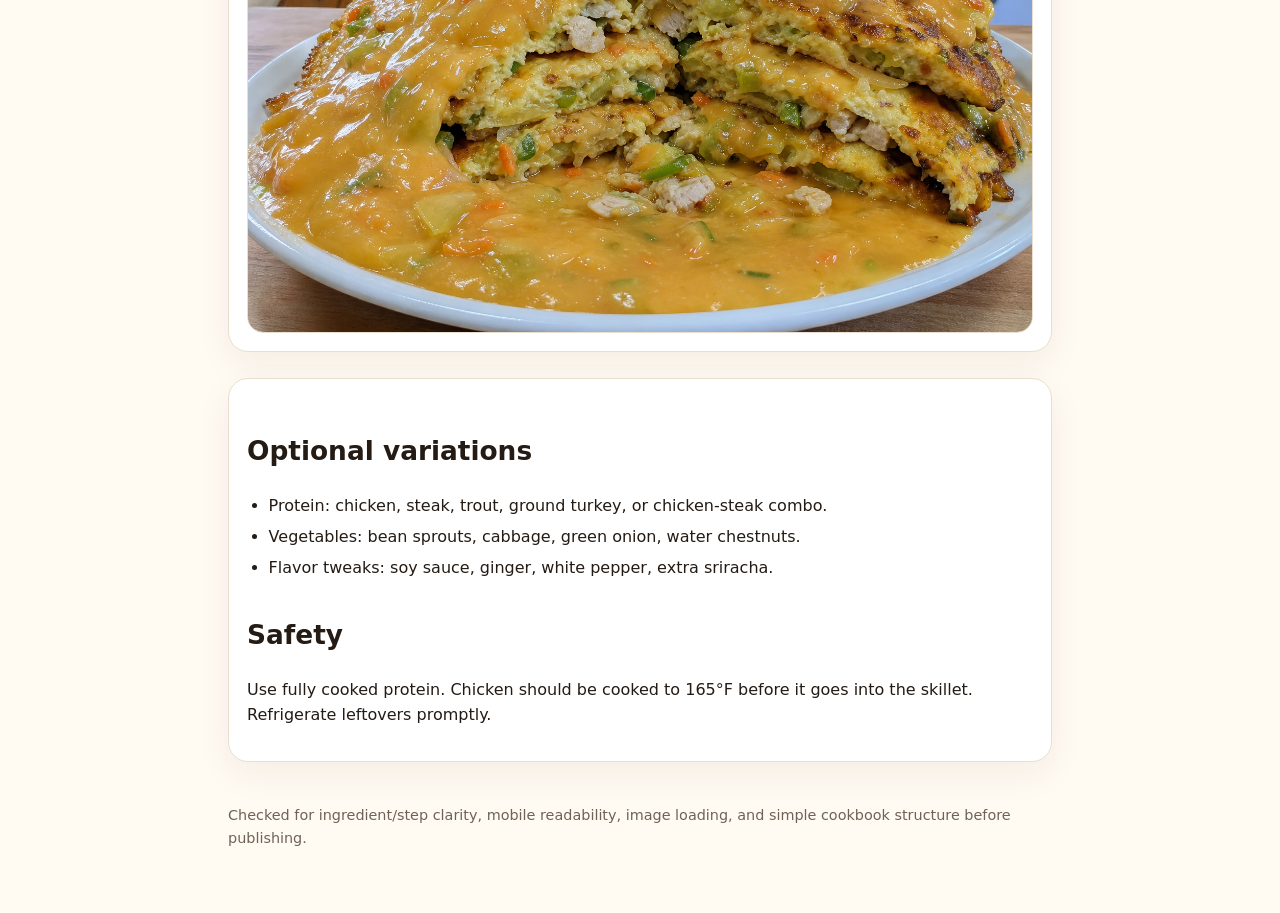
==== commit 6cdf99bc: "Update Giant Egg Foo Young with interactive serving-size switcher" ====
--- a/recipes/giant-egg-foo-young/index.html
+++ b/recipes/giant-egg-foo-young/index.html
@@ -4,124 +4,177 @@
   <meta charset="utf-8">
   <meta name="viewport" content="width=device-width, initial-scale=1">
   <title>Giant Egg Foo Young</title>
-  <meta name="description" content="A massive high-volume egg foo young skillet with creamy vegetable sauce, practical 500, 700, and 900 calorie serving tiers.">
+  <meta name="description" content="A massive high-volume egg foo young skillet with an interactive serving-size switcher for practical 500, 700, and 900 calorie builds.">
   <style>
-    :root { --bg:#fffaf2; --ink:#241b14; --muted:#6f6257; --card:#ffffff; --line:#eadfce; --accent:#9a4d16; }
+    :root { --bg:#fffaf2; --ink:#241b14; --muted:#6f6257; --card:#ffffff; --line:#eadfce; --accent:#9a4d16; --accent-dark:#6d330d; --soft:#fff7ec; }
     * { box-sizing:border-box; }
     body { margin:0; font-family: ui-sans-serif, system-ui, -apple-system, BlinkMacSystemFont, "Segoe UI", sans-serif; background:var(--bg); color:var(--ink); line-height:1.55; }
     main { max-width: 860px; margin: 0 auto; padding: 28px 18px 64px; }
     header { margin-bottom: 28px; }
-    .eyebrow { color:var(--accent); font-weight:800; letter-spacing:.12em; text-transform:uppercase; font-size:.78rem; }
     h1 { font-size: clamp(2.1rem, 8vw, 4.8rem); line-height:.95; margin:.15em 0 .25em; }
     .summary, .meta, .card { background:var(--card); border:1px solid var(--line); border-radius:20px; padding:18px; box-shadow:0 12px 36px rgba(64,35,10,.06); }
     .summary { font-size:1.08rem; color:var(--muted); }
     .meta { display:grid; grid-template-columns: repeat(auto-fit, minmax(140px, 1fr)); gap:12px; margin:18px 0; }
-    .meta div { min-width:0; }
     .label { color:var(--muted); font-size:.78rem; font-weight:800; text-transform:uppercase; letter-spacing:.08em; }
     h2 { margin-top:34px; font-size:1.65rem; }
+    h3 { margin-bottom:.35rem; }
     ul, ol { padding-left:1.35rem; }
     li { margin:.4rem 0; }
+    .selector { display:grid; gap:12px; margin:18px 0; }
+    .tier-buttons { display:grid; grid-template-columns:repeat(3,1fr); gap:10px; }
+    .tier-button { border:1px solid var(--line); border-radius:16px; background:var(--soft); color:var(--ink); padding:12px 10px; cursor:pointer; font:inherit; font-weight:800; text-align:center; }
+    .tier-button span { display:block; color:var(--muted); font-size:.82rem; font-weight:700; margin-top:2px; }
+    .tier-button[aria-pressed="true"] { background:var(--accent); color:#fff; border-color:var(--accent-dark); box-shadow:0 10px 24px rgba(154,77,22,.22); }
+    .tier-button[aria-pressed="true"] span { color:#ffe8cb; }
+    .current-tier { display:grid; grid-template-columns:repeat(auto-fit,minmax(135px,1fr)); gap:10px; }
+    .current-tier div { background:var(--soft); border:1px solid var(--line); border-radius:14px; padding:12px; }
     .step { margin:18px 0 26px; overflow:hidden; }
     .step img { width:100%; height:auto; display:block; border-radius:16px; border:1px solid var(--line); margin-top:12px; }
     .step h3 { margin:0 0 .35rem; font-size:1.22rem; }
     .note { color:var(--muted); font-size:.95rem; }
-    .tier-grid { display:grid; grid-template-columns:repeat(auto-fit,minmax(220px,1fr)); gap:14px; margin-top:14px; }
-    .tier { border:1px solid var(--line); border-radius:16px; padding:14px; background:#fff7ec; }
-    .tier h3 { margin:.1rem 0 .35rem; color:var(--accent); }
-    .tier ul { margin-bottom:0; }
+    .dynamic { font-weight:800; color:var(--accent-dark); }
     footer { margin-top:42px; color:var(--muted); font-size:.9rem; }
-    @media (max-width: 560px) { main { padding:22px 14px 52px; } .summary,.meta,.card { border-radius:16px; padding:15px; } }
+    @media (max-width: 560px) { main { padding:22px 14px 52px; } .summary,.meta,.card { border-radius:16px; padding:15px; } .tier-buttons { grid-template-columns:1fr; } }
   </style>
 </head>
 <body>
   <main>
     <header>
       <h1>Giant Egg Foo Young</h1>
-      <p class="summary">A giant egg foo young / skillet quiche hybrid built for volume: vegetables, egg whites, 100g cooked chicken, a little Velveeta, and a creamy sauce made from vegetable liquid instead of cream, butter, or flour.</p>
-      <section class="meta" aria-label="Recipe overview"><div><div class="label">Calories</div><strong>500 / 700 / 900</strong></div><div><div class="label">Protein</div><strong>47–100g</strong></div><div><div class="label">Food weight</div><strong>2.5–4.9 lb</strong></div><div><div class="label">Time</div><strong>55–65 min</strong></div><div><div class="label">Cost</div><strong>$7–$13</strong></div><div><div class="label">Yield</div><strong>1 huge serving</strong></div></section>
+      <p class="summary">A giant egg foo young / skillet quiche hybrid built for volume: vegetables, egg whites, cooked chicken, a little Velveeta, and a creamy sauce made from vegetable liquid instead of cream, butter, or flour.</p>
+      <section class="meta" aria-label="Recipe overview">
+        <div><div class="label">Selected calories</div><strong><span data-field="calories">900</span></strong></div>
+        <div><div class="label">Protein</div><strong><span data-field="protein">100g</span></strong></div>
+        <div><div class="label">Food weight</div><strong><span data-field="weight">4.89 lb</span></strong></div>
+        <div><div class="label">Time</div><strong>55–65 min</strong></div>
+        <div><div class="label">Cost</div><strong><span data-field="cost">$13.45</span></strong></div>
+        <div><div class="label">Yield</div><strong>1 huge serving</strong></div>
+      </section>
     </header>
-    <section class="card" aria-labelledby="ingredients-heading">
-      <h2 id="ingredients-heading">Ingredients</h2>
-      
-<h3>Vegetable base</h3>
-<ul><li>3 bags frozen cauliflower, about 12 oz each</li><li>1 package mushrooms, about 8 oz, sliced or chopped</li><li>1000g zucchini, chopped</li><li>Calorie-free avocado oil spray</li><li>Garlic salt, garlic powder, onion powder, and smoked paprika</li></ul>
-<h3>Sauce</h3>
-<ul><li>1 Green Giant vegetable + cheese packet, 110 calories</li><li>Liquid drained from the cooked vegetables</li><li>1 tablespoon sriracha</li><li>2 teaspoons red miso</li><li>1/2 teaspoon garlic salt</li><li>2g xanthan gum</li></ul>
-<h3>Skillet</h3>
-<ul><li>1–2 teaspoons minced garlic</li><li>1000g cooked vegetables from the vegetable base</li><li>100g cooked boneless skinless chicken breast</li><li>1 whole egg</li><li>250g egg whites</li><li>10g reduced-fat Velveeta</li></ul>
-<h2>Notes</h2><p class="note">Estimates are practical guesses based on common package sizes and typical labels. Contains or may contain egg, dairy, soy, mushrooms, and possible gluten depending on packaged sauces.</p>
+
+    <section class="card selector" aria-labelledby="serving-heading">
+      <h2 id="serving-heading">Choose serving size</h2>
+      <p class="note">Tap a tier and the ingredients plus the recipe steps update. Each tier keeps one whole egg and one full Green Giant packet so you are not dealing with half an egg or an opened freezer packet. Smaller tiers are intentionally saucier.</p>
+      <div class="tier-buttons" role="group" aria-label="Serving size">
+        <button class="tier-button" type="button" data-tier="500" aria-pressed="false">500 calories<span>~47g protein</span></button>
+        <button class="tier-button" type="button" data-tier="700" aria-pressed="false">700 calories<span>~73g protein</span></button>
+        <button class="tier-button" type="button" data-tier="900" aria-pressed="true">900 calories<span>~100g protein</span></button>
+      </div>
+      <div class="current-tier" aria-live="polite">
+        <div><div class="label">Selected build</div><strong><span data-field="caloriesLong">About 903 calories</span></strong></div>
+        <div><div class="label">Protein</div><strong><span data-field="protein">100g</span></strong></div>
+        <div><div class="label">Food weight</div><strong><span data-field="weightLong">2,220g / 4.89 lb</span></strong></div>
+        <div><div class="label">Cost estimate</div><strong><span data-field="cost">$13.45</span></strong></div>
+      </div>
     </section>
 
-    <section class="card" aria-labelledby="tiers-heading">
-      <h2 id="tiers-heading">Practical serving tiers</h2>
-      <p class="note">Each tier uses one whole egg and one full Green Giant packet to avoid awkward leftovers. Smaller tiers are intentionally saucier. Estimates are practical approximations, not lab-tested nutrition facts.</p>
-      <div class="tier-grid">
-        <article class="tier">
-          <h3>500 calories</h3>
-          <p><strong>About 504 cal · 47g protein · 2.52 lb food · $7.22</strong></p>
-          <ul><li>500g cooked vegetables from the vegetable base</li><li>1 Green Giant vegetable + cheese packet</li><li>1/2 tbsp sriracha, 1 tsp red miso, 1g xanthan gum</li><li>1/2–1 tsp minced garlic</li><li>50g cooked chicken</li><li>1 whole egg + 50g egg whites</li><li>5g reduced-fat Velveeta</li></ul>
-        </article>
-        <article class="tier">
-          <h3>700 calories</h3>
-          <p><strong>About 704 cal · 73g protein · 3.71 lb food · $10.34</strong></p>
-          <ul><li>750g cooked vegetables from the vegetable base</li><li>1 Green Giant vegetable + cheese packet</li><li>3/4 tbsp sriracha, 1 1/2 tsp red miso, 1.5g xanthan gum</li><li>About 1 tsp minced garlic</li><li>75g cooked chicken</li><li>1 whole egg + 150g egg whites</li><li>8g reduced-fat Velveeta</li></ul>
-        </article>
-        <article class="tier">
-          <h3>900 calories</h3>
-          <p><strong>About 903 cal · 100g protein · 4.89 lb food · $13.45</strong></p>
-          <ul><li>1000g cooked vegetables from the vegetable base</li><li>1 Green Giant vegetable + cheese packet</li><li>1 tbsp sriracha, 2 tsp red miso, 2g xanthan gum</li><li>1–2 tsp minced garlic</li><li>100g cooked chicken</li><li>1 whole egg + 250g egg whites</li><li>10g reduced-fat Velveeta</li></ul>
-        </article>
-      </div>
+    <section class="card" aria-labelledby="ingredients-heading">
+      <h2 id="ingredients-heading">Ingredients for the selected serving</h2>
+      <h3>Vegetable base</h3>
+      <ul>
+        <li>3 bags frozen cauliflower, about 12 oz each</li>
+        <li>1 package mushrooms, about 8 oz, sliced or chopped</li>
+        <li>1000g zucchini, chopped</li>
+        <li>Calorie-free avocado oil spray</li>
+        <li>Garlic salt, garlic powder, onion powder, and smoked paprika</li>
+      </ul>
+      <p class="note">Cook the full vegetable base, then weigh out <span class="dynamic" data-field="veg">1000g</span> cooked vegetables for the selected serving. Save any extra cooked vegetables for another meal.</p>
+
+      <h3>Sauce</h3>
+      <ul>
+        <li>1 Green Giant vegetable + cheese packet, 110 calories</li>
+        <li>Drained liquid from the cooked vegetables, enough to blend into a thick sauce</li>
+        <li><span class="dynamic" data-field="sriracha">1 tbsp</span> sriracha, or to taste</li>
+        <li><span class="dynamic" data-field="miso">2 tsp</span> red miso</li>
+        <li>1/2 teaspoon garlic salt</li>
+        <li><span class="dynamic" data-field="xanthan">2g</span> xanthan gum</li>
+      </ul>
+
+      <h3>Skillet</h3>
+      <ul>
+        <li><span class="dynamic" data-field="garlic">1–2 tsp</span> minced garlic</li>
+        <li><span class="dynamic" data-field="veg">1000g</span> cooked vegetables from the vegetable base</li>
+        <li><span class="dynamic" data-field="chicken">100g</span> cooked boneless skinless chicken breast</li>
+        <li>1 whole egg</li>
+        <li><span class="dynamic" data-field="eggWhites">250g</span> egg whites</li>
+        <li><span class="dynamic" data-field="velveeta">10g</span> reduced-fat Velveeta</li>
+      </ul>
+      <h2>Notes</h2><p class="note">Estimates are practical guesses based on common package sizes and typical labels. Contains or may contain egg, dairy, soy, mushrooms, and possible gluten depending on packaged sauces.</p>
     </section>
+
     <section aria-labelledby="steps-heading">
-      <h2 id="steps-heading">Steps</h2>
+      <h2 id="steps-heading">Steps for the selected serving</h2>
       <article class="step card">
-  <h3>1. Air fry the cauliflower and mushrooms</h3>
-  <p>Add frozen cauliflower and mushrooms to the air fryer, spray lightly, season, and start at 400°F. Expect steam and moisture early.</p>
-  <img src="assets/photos/01-air-fry-cauliflower-mushrooms.png" alt="Air fryer basket with cauliflower and mushrooms beginning to cook." loading="lazy">
-</article>
-<article class="step card">
-  <h3>2. Chop and season the zucchini</h3>
-  <p>Chop 1000g zucchini and season separately while the first vegetables cook.</p>
-  <img src="assets/photos/02-chop-season-zucchini.png" alt="Chopped zucchini on a cutting board being seasoned." loading="lazy">
-</article>
-<article class="step card">
-  <h3>3. Finish the vegetable batch</h3>
-  <p>Add zucchini and cook until reduced, soft, lightly browned, and a little charred at the edges, tossing several times.</p>
-  <img src="assets/photos/03-finish-vegetables.png" alt="Finished air-fried cauliflower, mushrooms, and zucchini, reduced and browned." loading="lazy">
-</article>
-<article class="step card">
-  <h3>4. Start the sauce base</h3>
-  <p>Microwave the 110-calorie Green Giant vegetable + cheese packet and pour it into the blender.</p>
-  <img src="assets/photos/04-sauce-base-blender.png" alt="Hot vegetable and cheese packet poured into a blender." loading="lazy">
-</article>
-<article class="step card">
-  <h3>5. Drain the vegetable liquid</h3>
-  <p>Transfer cooked vegetables to a container, use the lid to hold the vegetables back, and pour only the liquid into the blender.</p>
-  <img src="assets/photos/05-drain-vegetable-liquid.png" alt="Cooked vegetables tilted in a container so liquid drains into a blender." loading="lazy">
-</article>
-<article class="step card">
-  <h3>6. Measure 1000g cooked vegetables</h3>
-  <p>Weigh out 1000g cooked vegetables for the skillet and save the rest for another meal.</p>
-  <img src="assets/photos/06-weigh-vegetables.png" alt="Cooked vegetables weighed on a digital kitchen scale." loading="lazy">
-</article>
-<article class="step card">
-  <h3>7. Blend the sauce</h3>
-  <p>Blend vegetable packet, drained liquid, sriracha, red miso, garlic salt, and xanthan gum until thick and creamy.</p>
-  <img src="assets/photos/07-blend-sauce.png" alt="Thick creamy vegetable sauce scraped from blender into a bowl." loading="lazy">
-</article>
-<article class="step card">
-  <h3>8. Build the skillet and add eggs</h3>
-  <p>Cook garlic briefly, add vegetables and 100g cooked chicken, pour over 1 egg plus 250g egg whites, cover until just setting.</p>
-  <img src="assets/photos/08-skillet-eggs.png" alt="Egg and egg whites poured over vegetables and chicken in a skillet." loading="lazy">
-</article>
-<article class="step card">
-  <h3>9. Flip, melt cheese, and plate</h3>
-  <p>Cut into sections, flip, add 10g reduced-fat Velveeta, cover with heat off, then plate and sauce heavily.</p>
-  <img src="assets/photos/09-plate-sauce.png" alt="Finished giant egg foo young plated with thick sauce." loading="lazy">
-</article><section class="card"><h2>Optional variations</h2><ul><li>Protein: chicken, steak, trout, ground turkey, or chicken-steak combo.</li><li>Vegetables: bean sprouts, cabbage, green onion, water chestnuts.</li><li>Flavor tweaks: soy sauce, ginger, white pepper, extra sriracha.</li></ul><h2>Safety</h2><p>Use fully cooked protein. Chicken should be cooked to 165°F before it goes into the skillet. Refrigerate leftovers promptly.</p></section>
+        <h3>1. Air fry the cauliflower and mushrooms</h3>
+        <p>Add frozen cauliflower and mushrooms to the air fryer, spray lightly, season, and start at 400°F. Expect steam and moisture early.</p>
+        <img src="assets/photos/01-air-fry-cauliflower-mushrooms.png" alt="Air fryer basket with cauliflower and mushrooms beginning to cook." loading="lazy">
+      </article>
+      <article class="step card">
+        <h3>2. Chop and season the zucchini</h3>
+        <p>Chop 1000g zucchini and season separately while the first vegetables cook.</p>
+        <img src="assets/photos/02-chop-season-zucchini.png" alt="Chopped zucchini on a cutting board being seasoned." loading="lazy">
+      </article>
+      <article class="step card">
+        <h3>3. Finish the vegetable batch</h3>
+        <p>Add zucchini and cook until reduced, soft, lightly browned, and a little charred at the edges, tossing several times.</p>
+        <img src="assets/photos/03-finish-vegetables.png" alt="Finished air-fried cauliflower, mushrooms, and zucchini, reduced and browned." loading="lazy">
+      </article>
+      <article class="step card">
+        <h3>4. Start the sauce base</h3>
+        <p>Microwave the 110-calorie Green Giant vegetable + cheese packet and pour it into the blender.</p>
+        <img src="assets/photos/04-sauce-base-blender.png" alt="Hot vegetable and cheese packet poured into a blender." loading="lazy">
+      </article>
+      <article class="step card">
+        <h3>5. Drain the vegetable liquid</h3>
+        <p>Transfer cooked vegetables to a container, use the lid to hold the vegetables back, and pour the liquid into the blender. Use enough liquid to make a thick blendable sauce.</p>
+        <img src="assets/photos/05-drain-vegetable-liquid.png" alt="Cooked vegetables tilted in a container so liquid drains into a blender." loading="lazy">
+      </article>
+      <article class="step card">
+        <h3>6. Measure the cooked vegetables</h3>
+        <p>Weigh out <span class="dynamic" data-field="veg">1000g</span> cooked vegetables for the skillet and save the rest for another meal.</p>
+        <img src="assets/photos/06-weigh-vegetables.png" alt="Cooked vegetables weighed on a digital kitchen scale." loading="lazy">
+      </article>
+      <article class="step card">
+        <h3>7. Blend the sauce</h3>
+        <p>Blend the vegetable packet, drained liquid, <span class="dynamic" data-field="sriracha">1 tbsp</span> sriracha, <span class="dynamic" data-field="miso">2 tsp</span> red miso, garlic salt, and <span class="dynamic" data-field="xanthan">2g</span> xanthan gum until thick and creamy.</p>
+        <img src="assets/photos/07-blend-sauce.png" alt="Thick creamy vegetable sauce scraped from blender into a bowl." loading="lazy">
+      </article>
+      <article class="step card">
+        <h3>8. Build the skillet and add eggs</h3>
+        <p>Cook <span class="dynamic" data-field="garlic">1–2 tsp</span> garlic briefly, add <span class="dynamic" data-field="veg">1000g</span> cooked vegetables and <span class="dynamic" data-field="chicken">100g</span> cooked chicken, then pour over 1 whole egg plus <span class="dynamic" data-field="eggWhites">250g</span> egg whites. Cover until just setting.</p>
+        <img src="assets/photos/08-skillet-eggs.png" alt="Egg and egg whites poured over vegetables and chicken in a skillet." loading="lazy">
+      </article>
+      <article class="step card">
+        <h3>9. Flip, melt cheese, and plate</h3>
+        <p>Cut into sections, flip, add <span class="dynamic" data-field="velveeta">10g</span> reduced-fat Velveeta, cover with heat off, then plate and sauce heavily.</p>
+        <img src="assets/photos/09-plate-sauce.png" alt="Finished giant egg foo young plated with thick sauce." loading="lazy">
+      </article>
+      <section class="card"><h2>Optional variations</h2><ul><li>Protein: chicken, steak, trout, ground turkey, or chicken-steak combo.</li><li>Vegetables: bean sprouts, cabbage, green onion, water chestnuts.</li><li>Flavor tweaks: soy sauce, ginger, white pepper, extra sriracha.</li></ul><h2>Safety</h2><p>Use fully cooked protein. Chicken should be cooked to 165°F before it goes into the skillet. Refrigerate leftovers promptly.</p></section>
     </section>
     <footer>Checked for ingredient/step clarity, mobile readability, image loading, and simple cookbook structure before publishing.</footer>
   </main>
+  <script>
+    const tiers = {
+      "500": { calories:"500", caloriesLong:"About 504 calories", protein:"47g", weight:"2.52 lb", weightLong:"1,145g / 2.52 lb", cost:"$7.22", veg:"500g", sriracha:"1/2 tbsp", miso:"1 tsp", xanthan:"1g", garlic:"1/2–1 tsp", chicken:"50g", eggWhites:"50g", velveeta:"5g" },
+      "700": { calories:"700", caloriesLong:"About 704 calories", protein:"73g", weight:"3.71 lb", weightLong:"1,683g / 3.71 lb", cost:"$10.34", veg:"750g", sriracha:"3/4 tbsp", miso:"1 1/2 tsp", xanthan:"1.5g", garlic:"about 1 tsp", chicken:"75g", eggWhites:"150g", velveeta:"8g" },
+      "900": { calories:"900", caloriesLong:"About 903 calories", protein:"100g", weight:"4.89 lb", weightLong:"2,220g / 4.89 lb", cost:"$13.45", veg:"1000g", sriracha:"1 tbsp", miso:"2 tsp", xanthan:"2g", garlic:"1–2 tsp", chicken:"100g", eggWhites:"250g", velveeta:"10g" }
+    };
+    function setTier(key) {
+      const data = tiers[key];
+      document.querySelectorAll('[data-field]').forEach(el => {
+        const field = el.getAttribute('data-field');
+        if (Object.prototype.hasOwnProperty.call(data, field)) el.textContent = data[field];
+      });
+      document.querySelectorAll('.tier-button').forEach(btn => {
+        btn.setAttribute('aria-pressed', btn.dataset.tier === key ? 'true' : 'false');
+      });
+      const url = new URL(window.location.href);
+      url.searchParams.set('serving', key);
+      history.replaceState(null, '', url);
+    }
+    document.querySelectorAll('.tier-button').forEach(btn => btn.addEventListener('click', () => setTier(btn.dataset.tier)));
+    const requested = new URLSearchParams(window.location.search).get('serving');
+    setTier(tiers[requested] ? requested : '900');
+  </script>
 </body>
 </html>
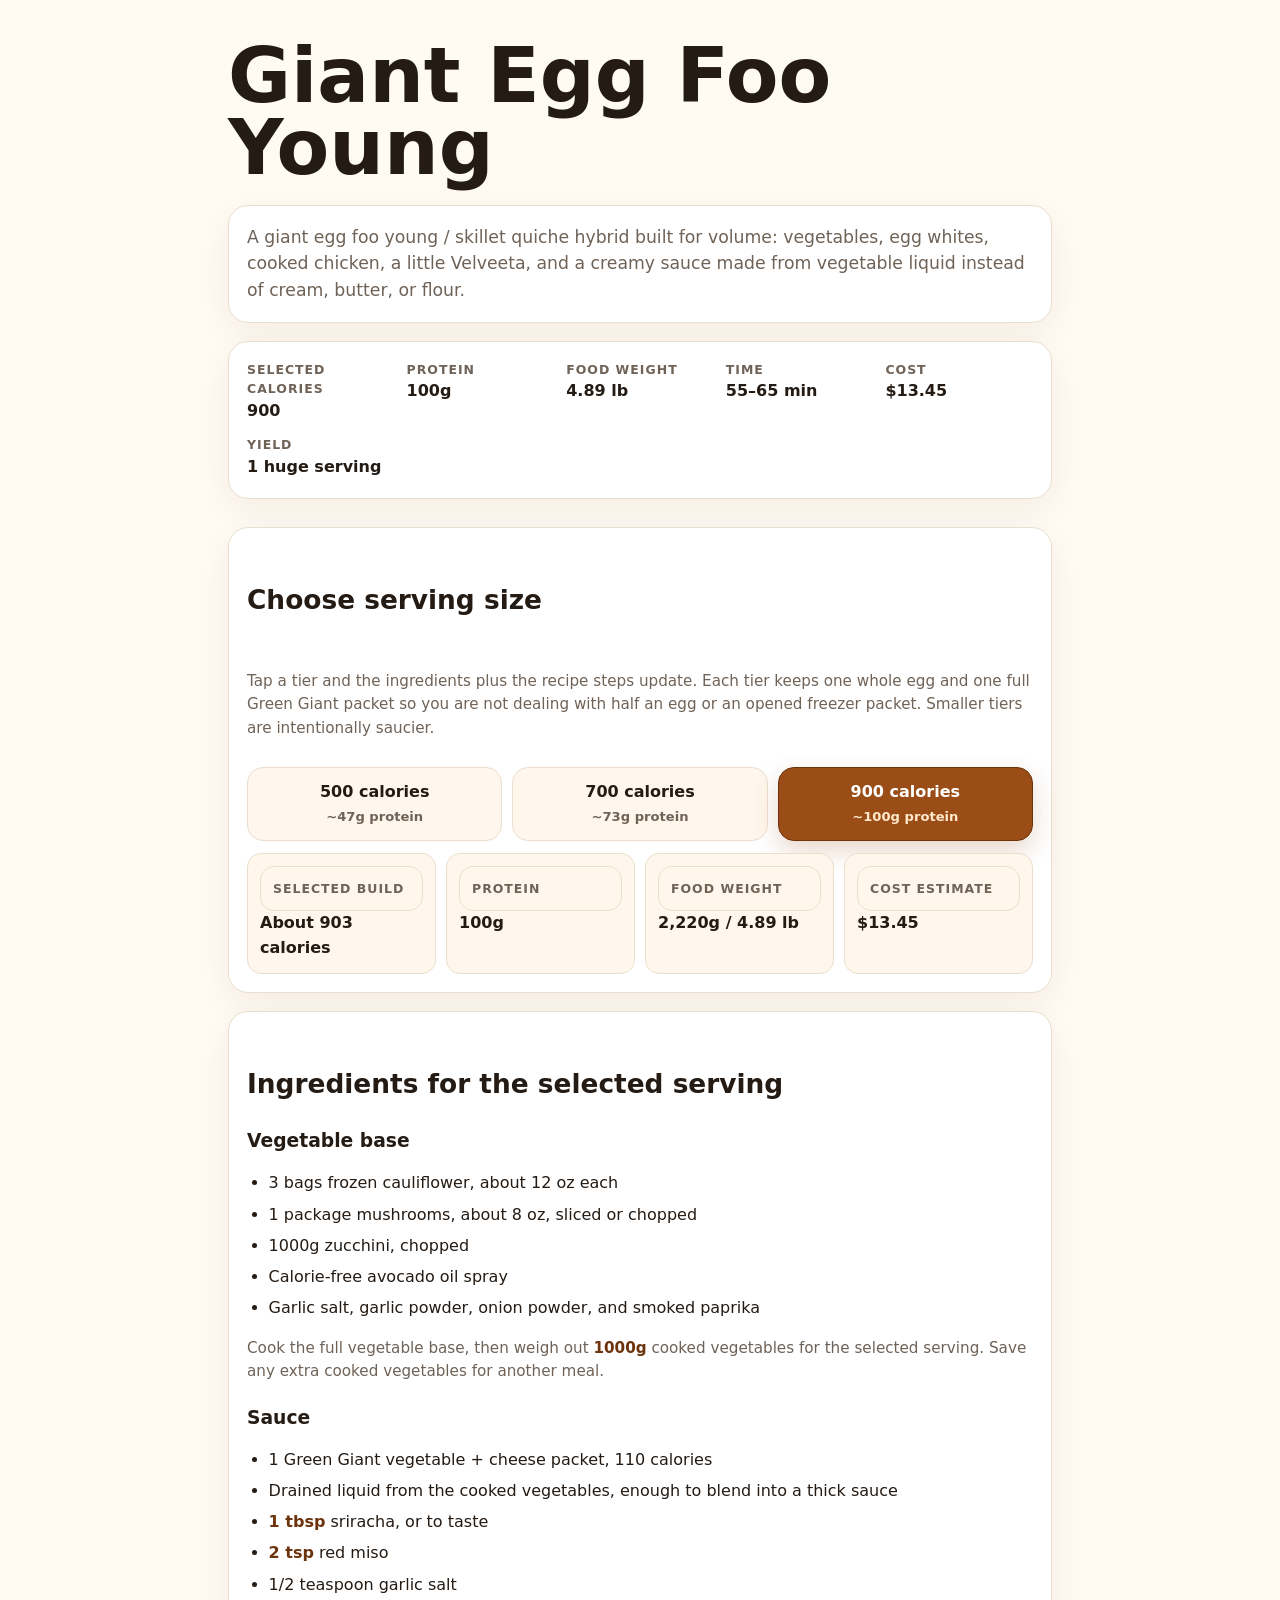
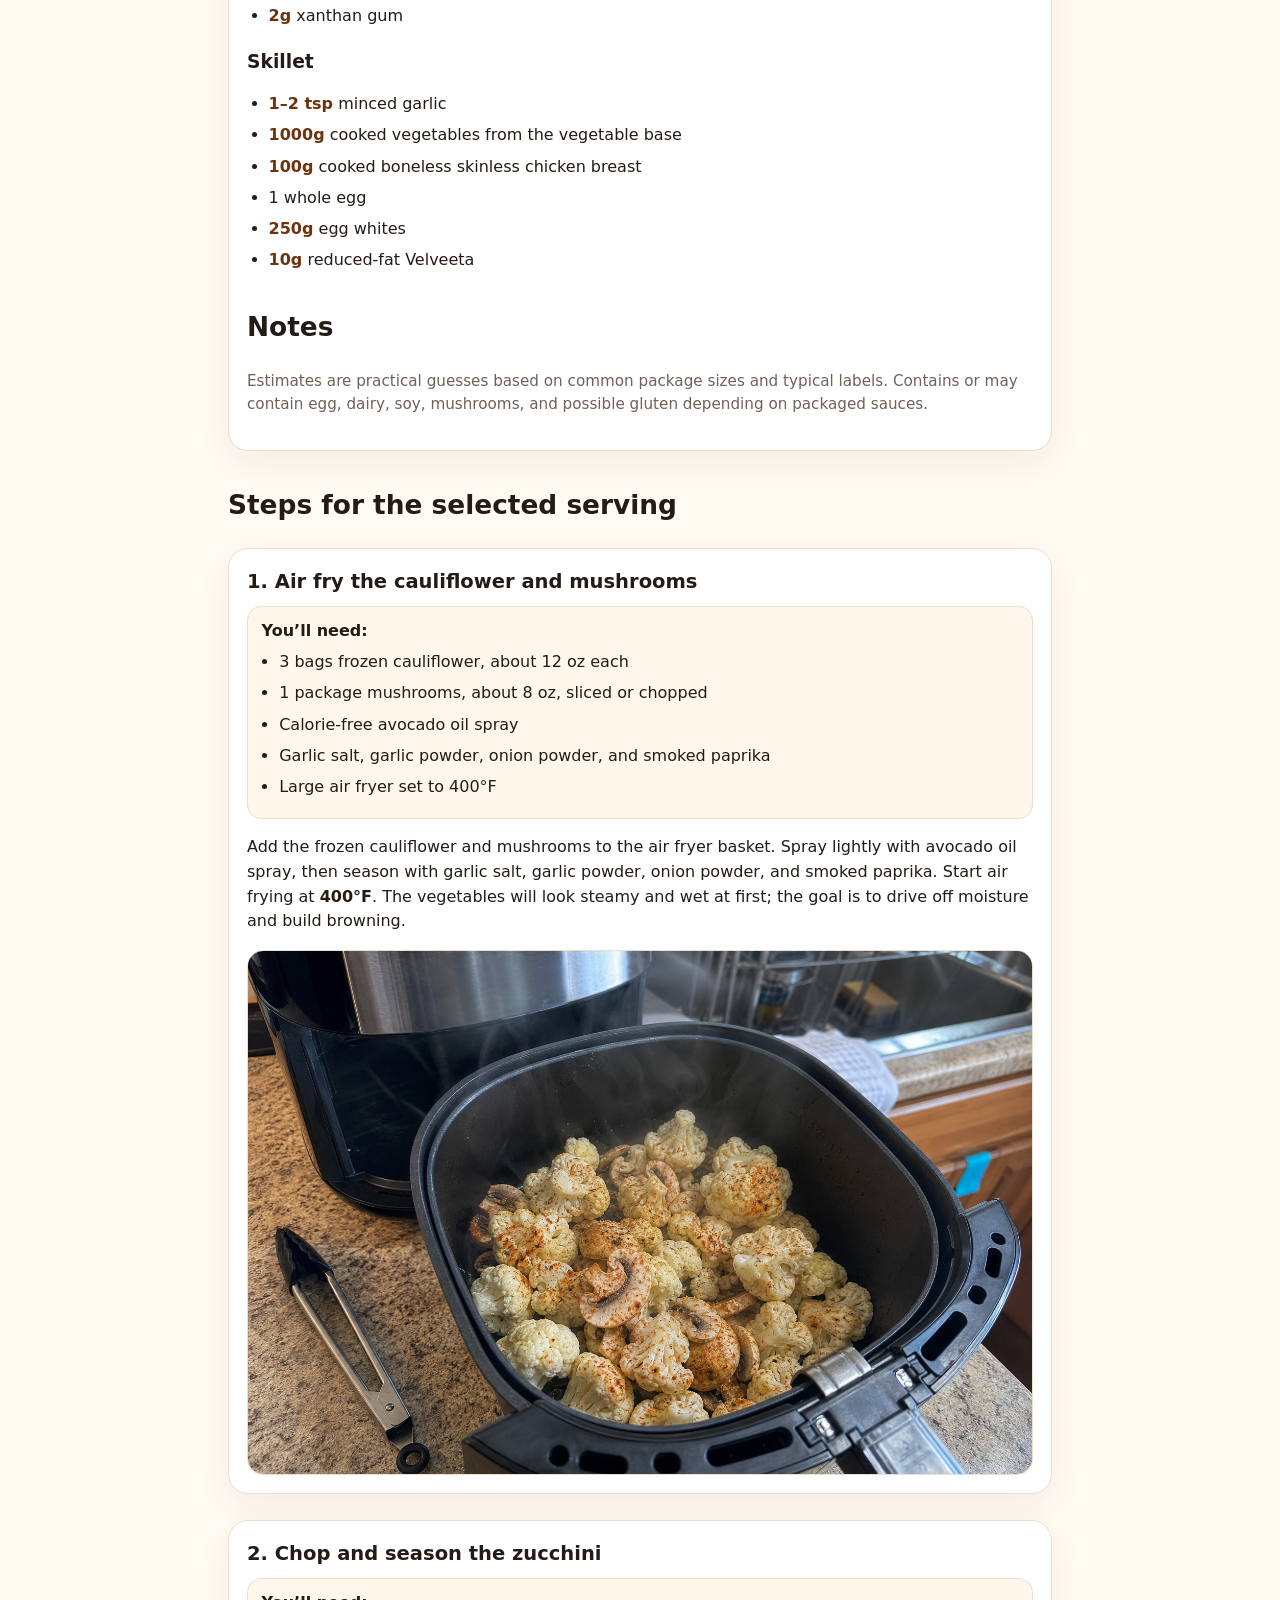
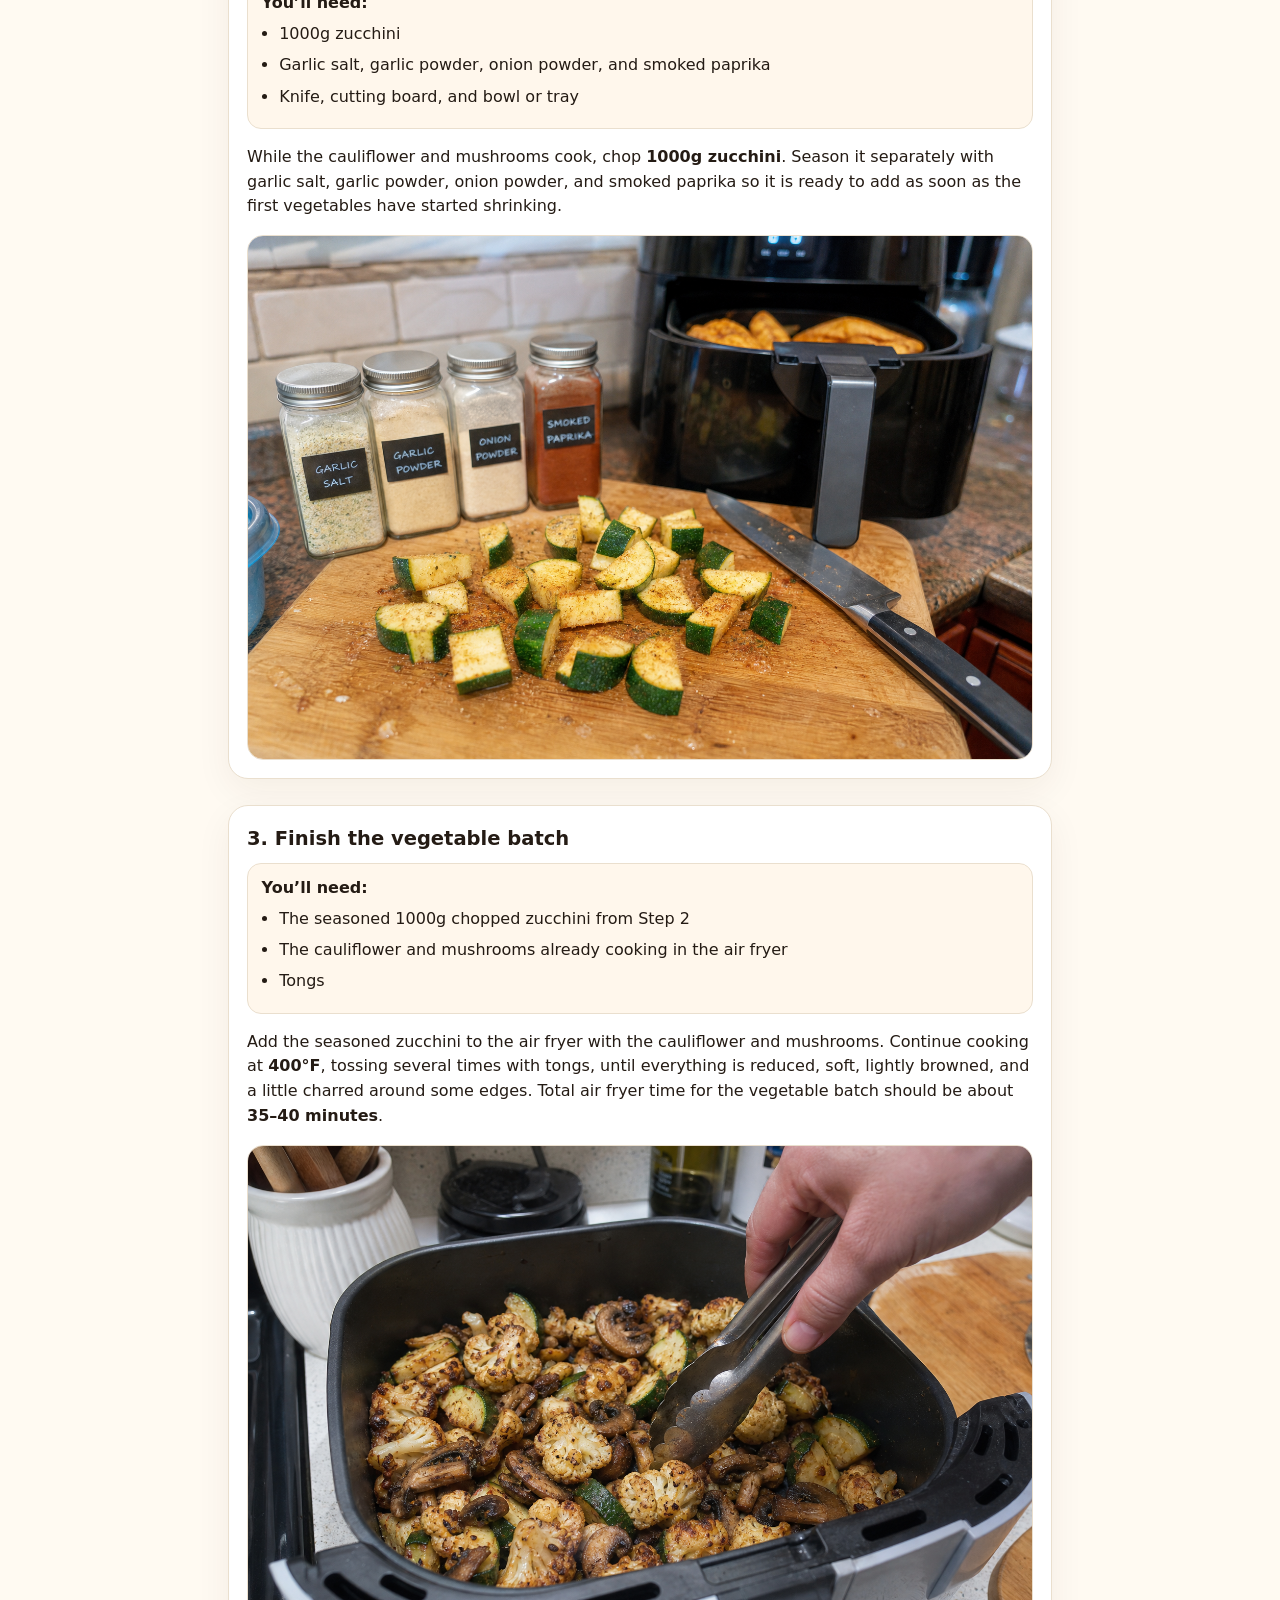
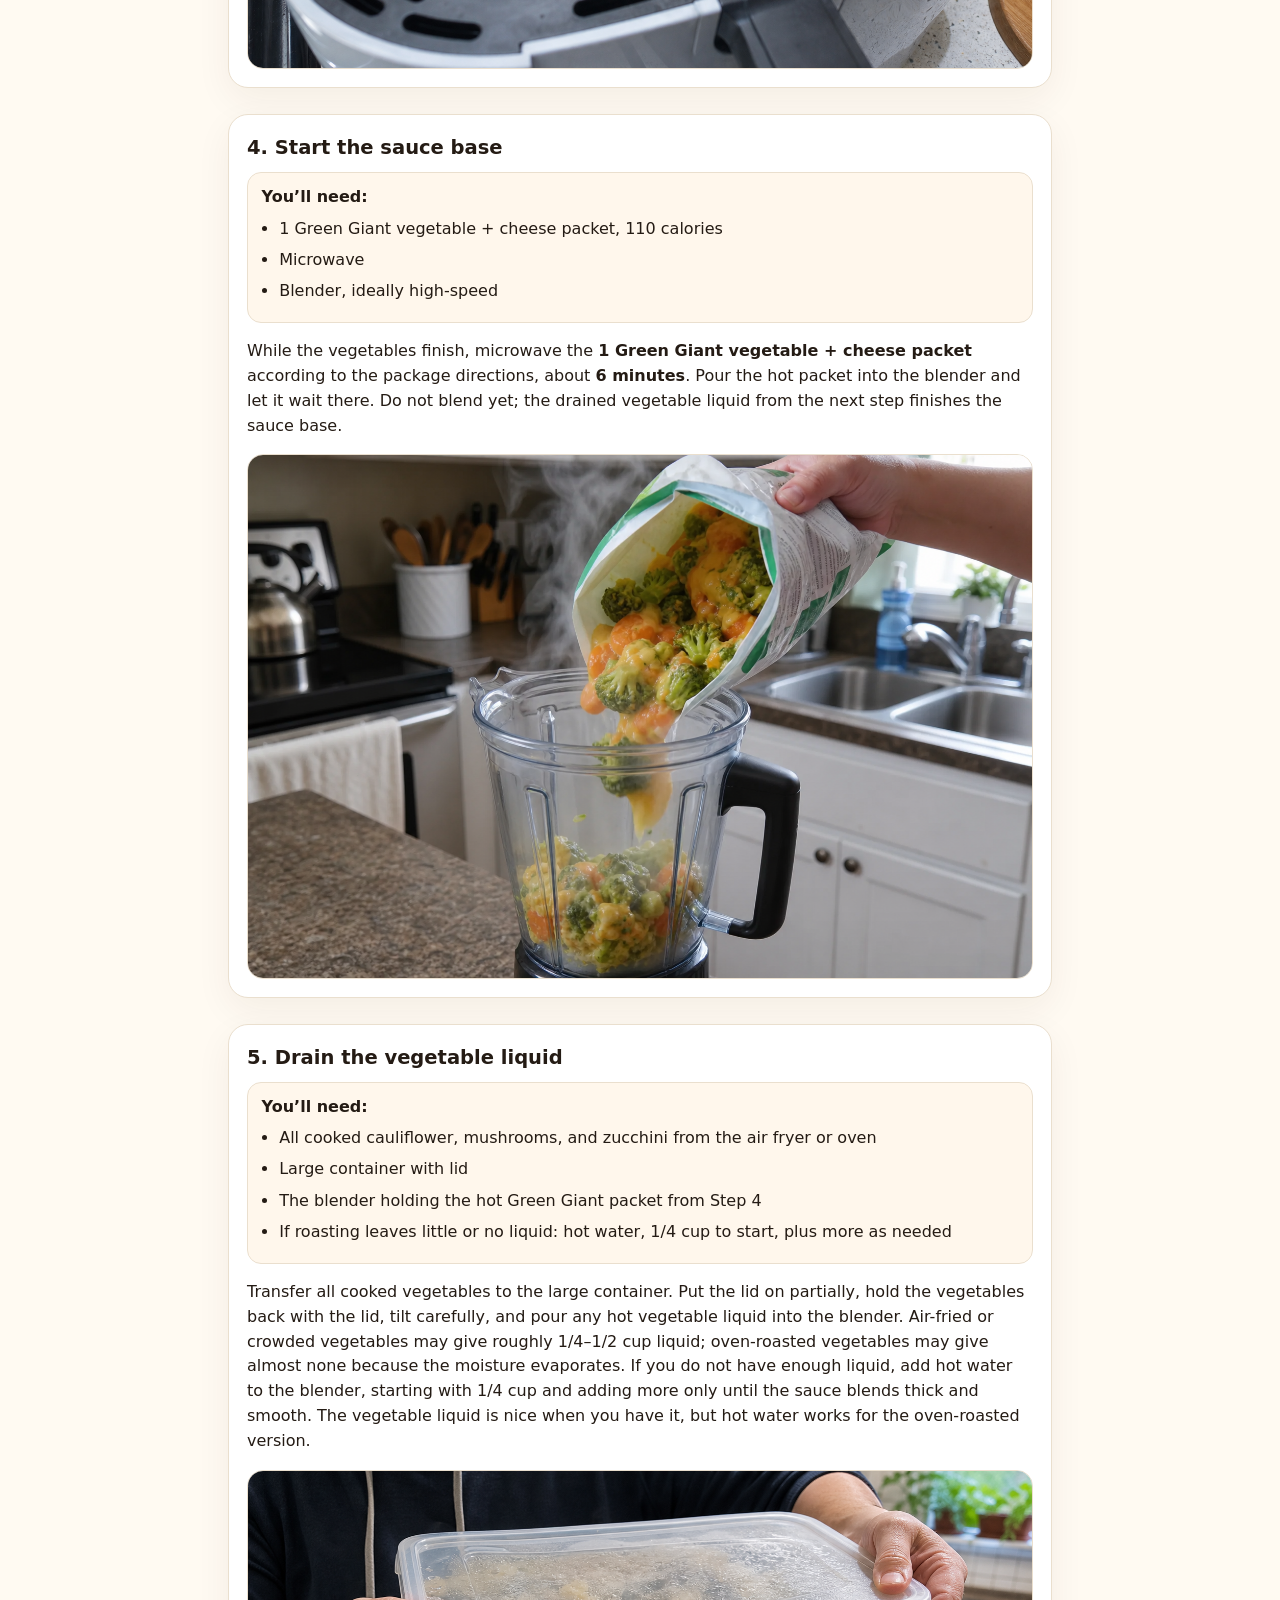
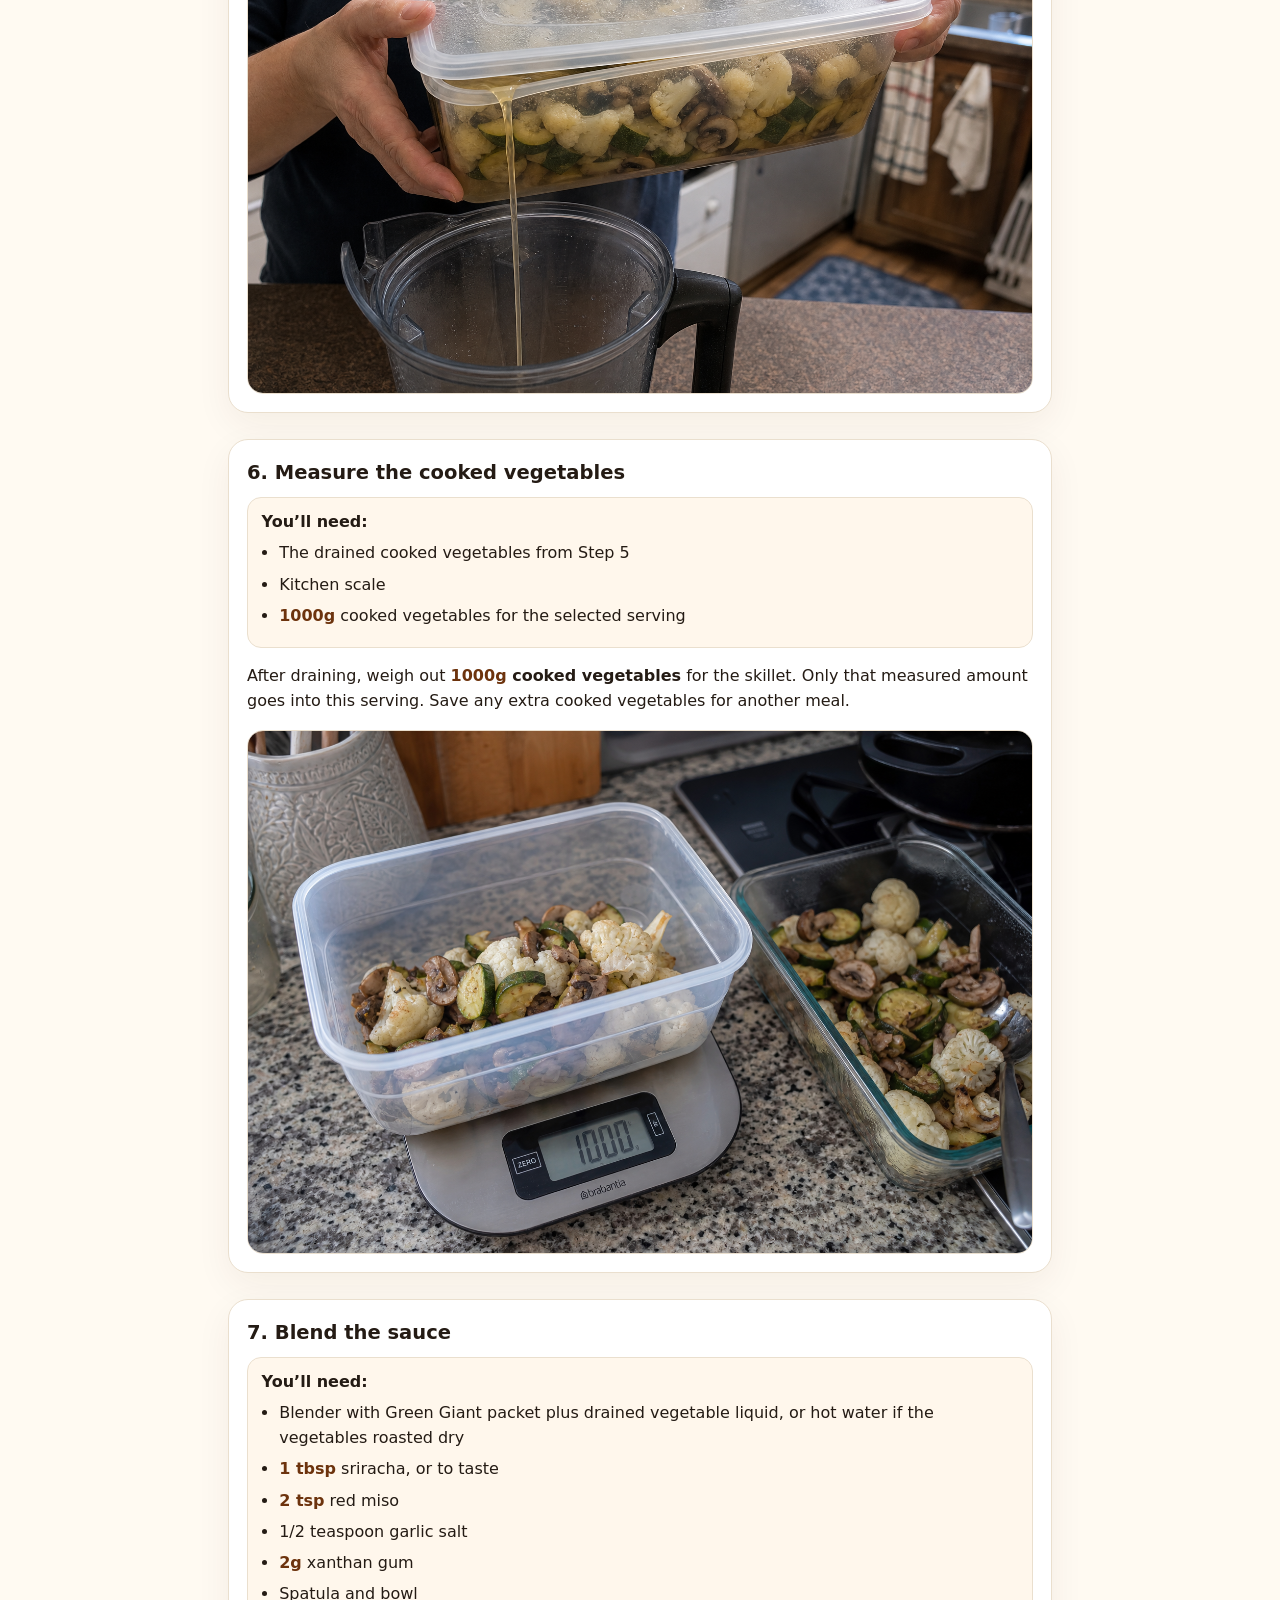
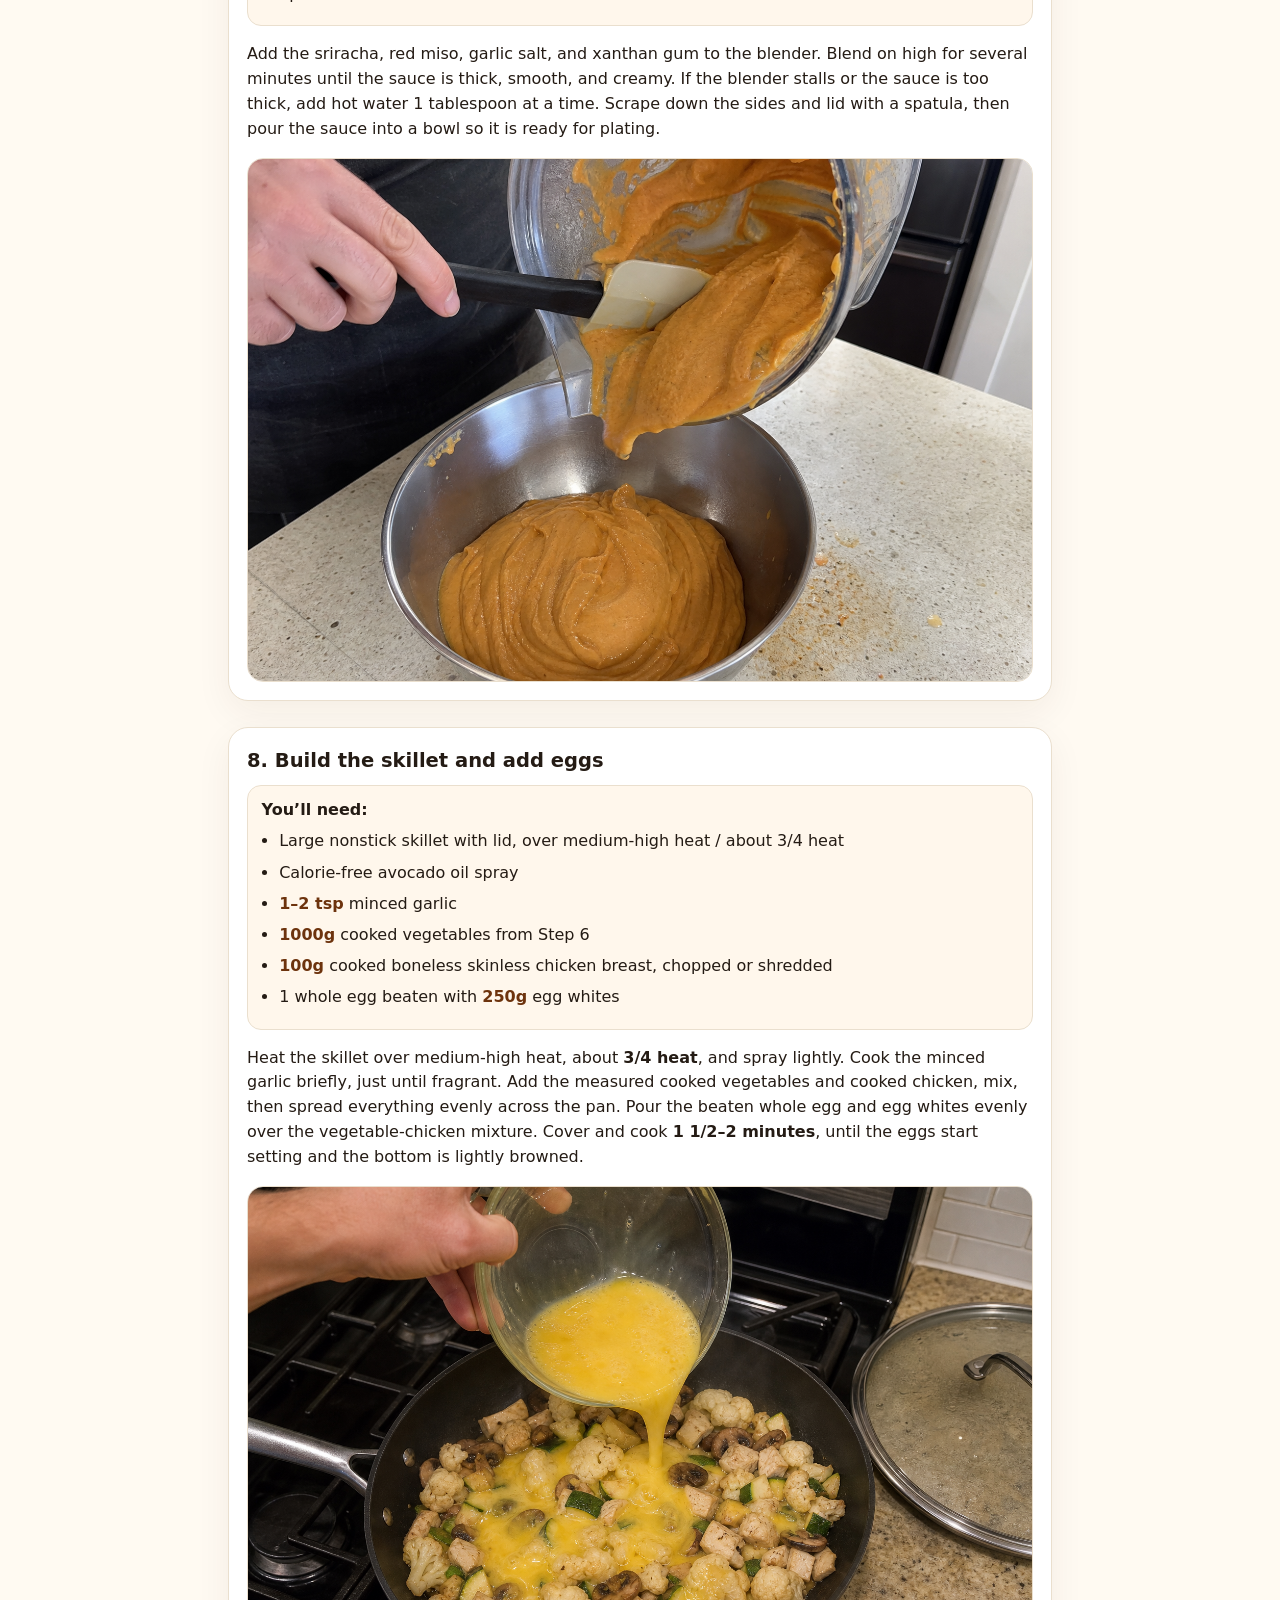
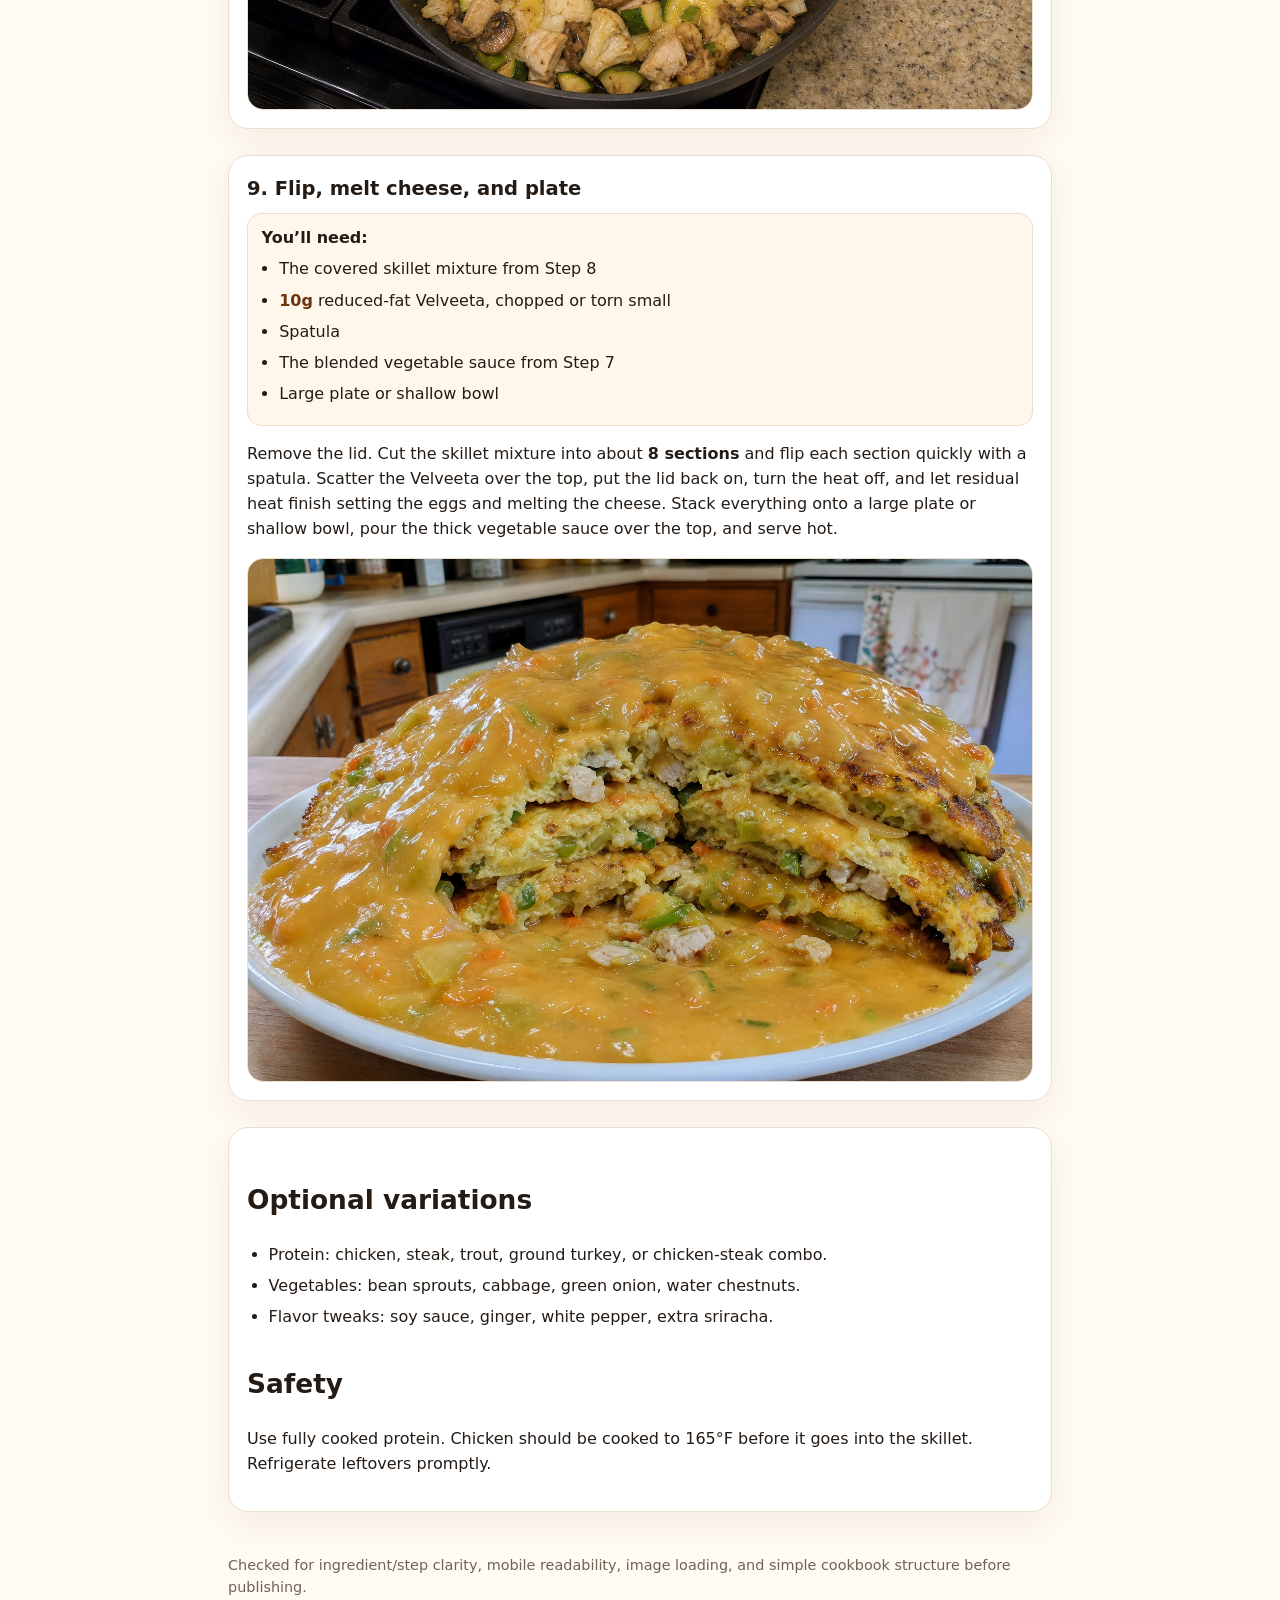
==== commit e139ecf6: "Post recipe recipes/giant-egg-foo-young/index.html" ====
--- a/recipes/giant-egg-foo-young/index.html
+++ b/recipes/giant-egg-foo-young/index.html
@@ -31,6 +31,9 @@
     .step { margin:18px 0 26px; overflow:hidden; }
     .step img { width:100%; height:auto; display:block; border-radius:16px; border:1px solid var(--line); margin-top:12px; }
     .step h3 { margin:0 0 .35rem; font-size:1.22rem; }
+    .step-needs { margin:.55rem 0 .75rem; padding:.75rem .85rem; background:var(--soft); border:1px solid var(--line); border-radius:14px; }
+    .step-needs strong { display:block; margin-bottom:.25rem; }
+    .step-needs ul { margin:.2rem 0 0; padding-left:1.1rem; }
     .note { color:var(--muted); font-size:.95rem; }
     .dynamic { font-weight:800; color:var(--accent-dark); }
     footer { margin-top:42px; color:var(--muted); font-size:.9rem; }
@@ -106,47 +109,56 @@
       <h2 id="steps-heading">Steps for the selected serving</h2>
       <article class="step card">
         <h3>1. Air fry the cauliflower and mushrooms</h3>
-        <p>Add frozen cauliflower and mushrooms to the air fryer, spray lightly, season, and start at 400°F. Expect steam and moisture early.</p>
+        <div class="step-needs"><strong>You’ll need:</strong><ul><li>3 bags frozen cauliflower, about 12 oz each</li><li>1 package mushrooms, about 8 oz, sliced or chopped</li><li>Calorie-free avocado oil spray</li><li>Garlic salt, garlic powder, onion powder, and smoked paprika</li><li>Large air fryer set to 400°F</li></ul></div>
+        <p>Add the frozen cauliflower and mushrooms to the air fryer basket. Spray lightly with avocado oil spray, then season with garlic salt, garlic powder, onion powder, and smoked paprika. Start air frying at <strong>400°F</strong>. The vegetables will look steamy and wet at first; the goal is to drive off moisture and build browning.</p>
         <img src="assets/photos/01-air-fry-cauliflower-mushrooms.png" alt="Air fryer basket with cauliflower and mushrooms beginning to cook." loading="lazy">
       </article>
       <article class="step card">
         <h3>2. Chop and season the zucchini</h3>
-        <p>Chop 1000g zucchini and season separately while the first vegetables cook.</p>
+        <div class="step-needs"><strong>You’ll need:</strong><ul><li>1000g zucchini</li><li>Garlic salt, garlic powder, onion powder, and smoked paprika</li><li>Knife, cutting board, and bowl or tray</li></ul></div>
+        <p>While the cauliflower and mushrooms cook, chop <strong>1000g zucchini</strong>. Season it separately with garlic salt, garlic powder, onion powder, and smoked paprika so it is ready to add as soon as the first vegetables have started shrinking.</p>
         <img src="assets/photos/02-chop-season-zucchini.png" alt="Chopped zucchini on a cutting board being seasoned." loading="lazy">
       </article>
       <article class="step card">
         <h3>3. Finish the vegetable batch</h3>
-        <p>Add zucchini and cook until reduced, soft, lightly browned, and a little charred at the edges, tossing several times.</p>
+        <div class="step-needs"><strong>You’ll need:</strong><ul><li>The seasoned 1000g chopped zucchini from Step 2</li><li>The cauliflower and mushrooms already cooking in the air fryer</li><li>Tongs</li></ul></div>
+        <p>Add the seasoned zucchini to the air fryer with the cauliflower and mushrooms. Continue cooking at <strong>400°F</strong>, tossing several times with tongs, until everything is reduced, soft, lightly browned, and a little charred around some edges. Total air fryer time for the vegetable batch should be about <strong>35–40 minutes</strong>.</p>
         <img src="assets/photos/03-finish-vegetables.png" alt="Finished air-fried cauliflower, mushrooms, and zucchini, reduced and browned." loading="lazy">
       </article>
       <article class="step card">
         <h3>4. Start the sauce base</h3>
-        <p>Microwave the 110-calorie Green Giant vegetable + cheese packet and pour it into the blender.</p>
+        <div class="step-needs"><strong>You’ll need:</strong><ul><li>1 Green Giant vegetable + cheese packet, 110 calories</li><li>Microwave</li><li>Blender, ideally high-speed</li></ul></div>
+        <p>While the vegetables finish, microwave the <strong>1 Green Giant vegetable + cheese packet</strong> according to the package directions, about <strong>6 minutes</strong>. Pour the hot packet into the blender and let it wait there. Do not blend yet; the drained vegetable liquid from the next step finishes the sauce base.</p>
         <img src="assets/photos/04-sauce-base-blender.png" alt="Hot vegetable and cheese packet poured into a blender." loading="lazy">
       </article>
       <article class="step card">
         <h3>5. Drain the vegetable liquid</h3>
-        <p>Transfer cooked vegetables to a container, use the lid to hold the vegetables back, and pour the liquid into the blender. Use enough liquid to make a thick blendable sauce.</p>
+        <div class="step-needs"><strong>You’ll need:</strong><ul><li>All cooked cauliflower, mushrooms, and zucchini from the air fryer or oven</li><li>Large container with lid</li><li>The blender holding the hot Green Giant packet from Step 4</li><li>If roasting leaves little or no liquid: hot water, 1/4 cup to start, plus more as needed</li></ul></div>
+        <p>Transfer all cooked vegetables to the large container. Put the lid on partially, hold the vegetables back with the lid, tilt carefully, and pour any hot vegetable liquid into the blender. Air-fried or crowded vegetables may give roughly 1/4–1/2 cup liquid; oven-roasted vegetables may give almost none because the moisture evaporates. If you do not have enough liquid, add hot water to the blender, starting with 1/4 cup and adding more only until the sauce blends thick and smooth. The vegetable liquid is nice when you have it, but hot water works for the oven-roasted version.</p>
         <img src="assets/photos/05-drain-vegetable-liquid.png" alt="Cooked vegetables tilted in a container so liquid drains into a blender." loading="lazy">
       </article>
       <article class="step card">
         <h3>6. Measure the cooked vegetables</h3>
-        <p>Weigh out <span class="dynamic" data-field="veg">1000g</span> cooked vegetables for the skillet and save the rest for another meal.</p>
+        <div class="step-needs"><strong>You’ll need:</strong><ul><li>The drained cooked vegetables from Step 5</li><li>Kitchen scale</li><li><span class="dynamic" data-field="veg">1000g</span> cooked vegetables for the selected serving</li></ul></div>
+        <p>After draining, weigh out <strong><span class="dynamic" data-field="veg">1000g</span> cooked vegetables</strong> for the skillet. Only that measured amount goes into this serving. Save any extra cooked vegetables for another meal.</p>
         <img src="assets/photos/06-weigh-vegetables.png" alt="Cooked vegetables weighed on a digital kitchen scale." loading="lazy">
       </article>
       <article class="step card">
         <h3>7. Blend the sauce</h3>
-        <p>Blend the vegetable packet, drained liquid, <span class="dynamic" data-field="sriracha">1 tbsp</span> sriracha, <span class="dynamic" data-field="miso">2 tsp</span> red miso, garlic salt, and <span class="dynamic" data-field="xanthan">2g</span> xanthan gum until thick and creamy.</p>
+        <div class="step-needs"><strong>You’ll need:</strong><ul><li>Blender with Green Giant packet plus drained vegetable liquid, or hot water if the vegetables roasted dry</li><li><span class="dynamic" data-field="sriracha">1 tbsp</span> sriracha, or to taste</li><li><span class="dynamic" data-field="miso">2 tsp</span> red miso</li><li>1/2 teaspoon garlic salt</li><li><span class="dynamic" data-field="xanthan">2g</span> xanthan gum</li><li>Spatula and bowl</li></ul></div>
+        <p>Add the sriracha, red miso, garlic salt, and xanthan gum to the blender. Blend on high for several minutes until the sauce is thick, smooth, and creamy. If the blender stalls or the sauce is too thick, add hot water 1 tablespoon at a time. Scrape down the sides and lid with a spatula, then pour the sauce into a bowl so it is ready for plating.</p>
         <img src="assets/photos/07-blend-sauce.png" alt="Thick creamy vegetable sauce scraped from blender into a bowl." loading="lazy">
       </article>
       <article class="step card">
         <h3>8. Build the skillet and add eggs</h3>
-        <p>Cook <span class="dynamic" data-field="garlic">1–2 tsp</span> garlic briefly, add <span class="dynamic" data-field="veg">1000g</span> cooked vegetables and <span class="dynamic" data-field="chicken">100g</span> cooked chicken, then pour over 1 whole egg plus <span class="dynamic" data-field="eggWhites">250g</span> egg whites. Cover until just setting.</p>
+        <div class="step-needs"><strong>You’ll need:</strong><ul><li>Large nonstick skillet with lid, over medium-high heat / about 3/4 heat</li><li>Calorie-free avocado oil spray</li><li><span class="dynamic" data-field="garlic">1–2 tsp</span> minced garlic</li><li><span class="dynamic" data-field="veg">1000g</span> cooked vegetables from Step 6</li><li><span class="dynamic" data-field="chicken">100g</span> cooked boneless skinless chicken breast, chopped or shredded</li><li>1 whole egg beaten with <span class="dynamic" data-field="eggWhites">250g</span> egg whites</li></ul></div>
+        <p>Heat the skillet over medium-high heat, about <strong>3/4 heat</strong>, and spray lightly. Cook the minced garlic briefly, just until fragrant. Add the measured cooked vegetables and cooked chicken, mix, then spread everything evenly across the pan. Pour the beaten whole egg and egg whites evenly over the vegetable-chicken mixture. Cover and cook <strong>1 1/2–2 minutes</strong>, until the eggs start setting and the bottom is lightly browned.</p>
         <img src="assets/photos/08-skillet-eggs.png" alt="Egg and egg whites poured over vegetables and chicken in a skillet." loading="lazy">
       </article>
       <article class="step card">
         <h3>9. Flip, melt cheese, and plate</h3>
-        <p>Cut into sections, flip, add <span class="dynamic" data-field="velveeta">10g</span> reduced-fat Velveeta, cover with heat off, then plate and sauce heavily.</p>
+        <div class="step-needs"><strong>You’ll need:</strong><ul><li>The covered skillet mixture from Step 8</li><li><span class="dynamic" data-field="velveeta">10g</span> reduced-fat Velveeta, chopped or torn small</li><li>Spatula</li><li>The blended vegetable sauce from Step 7</li><li>Large plate or shallow bowl</li></ul></div>
+        <p>Remove the lid. Cut the skillet mixture into about <strong>8 sections</strong> and flip each section quickly with a spatula. Scatter the Velveeta over the top, put the lid back on, turn the heat off, and let residual heat finish setting the eggs and melting the cheese. Stack everything onto a large plate or shallow bowl, pour the thick vegetable sauce over the top, and serve hot.</p>
         <img src="assets/photos/09-plate-sauce.png" alt="Finished giant egg foo young plated with thick sauce." loading="lazy">
       </article>
       <section class="card"><h2>Optional variations</h2><ul><li>Protein: chicken, steak, trout, ground turkey, or chicken-steak combo.</li><li>Vegetables: bean sprouts, cabbage, green onion, water chestnuts.</li><li>Flavor tweaks: soy sauce, ginger, white pepper, extra sriracha.</li></ul><h2>Safety</h2><p>Use fully cooked protein. Chicken should be cooked to 165°F before it goes into the skillet. Refrigerate leftovers promptly.</p></section>
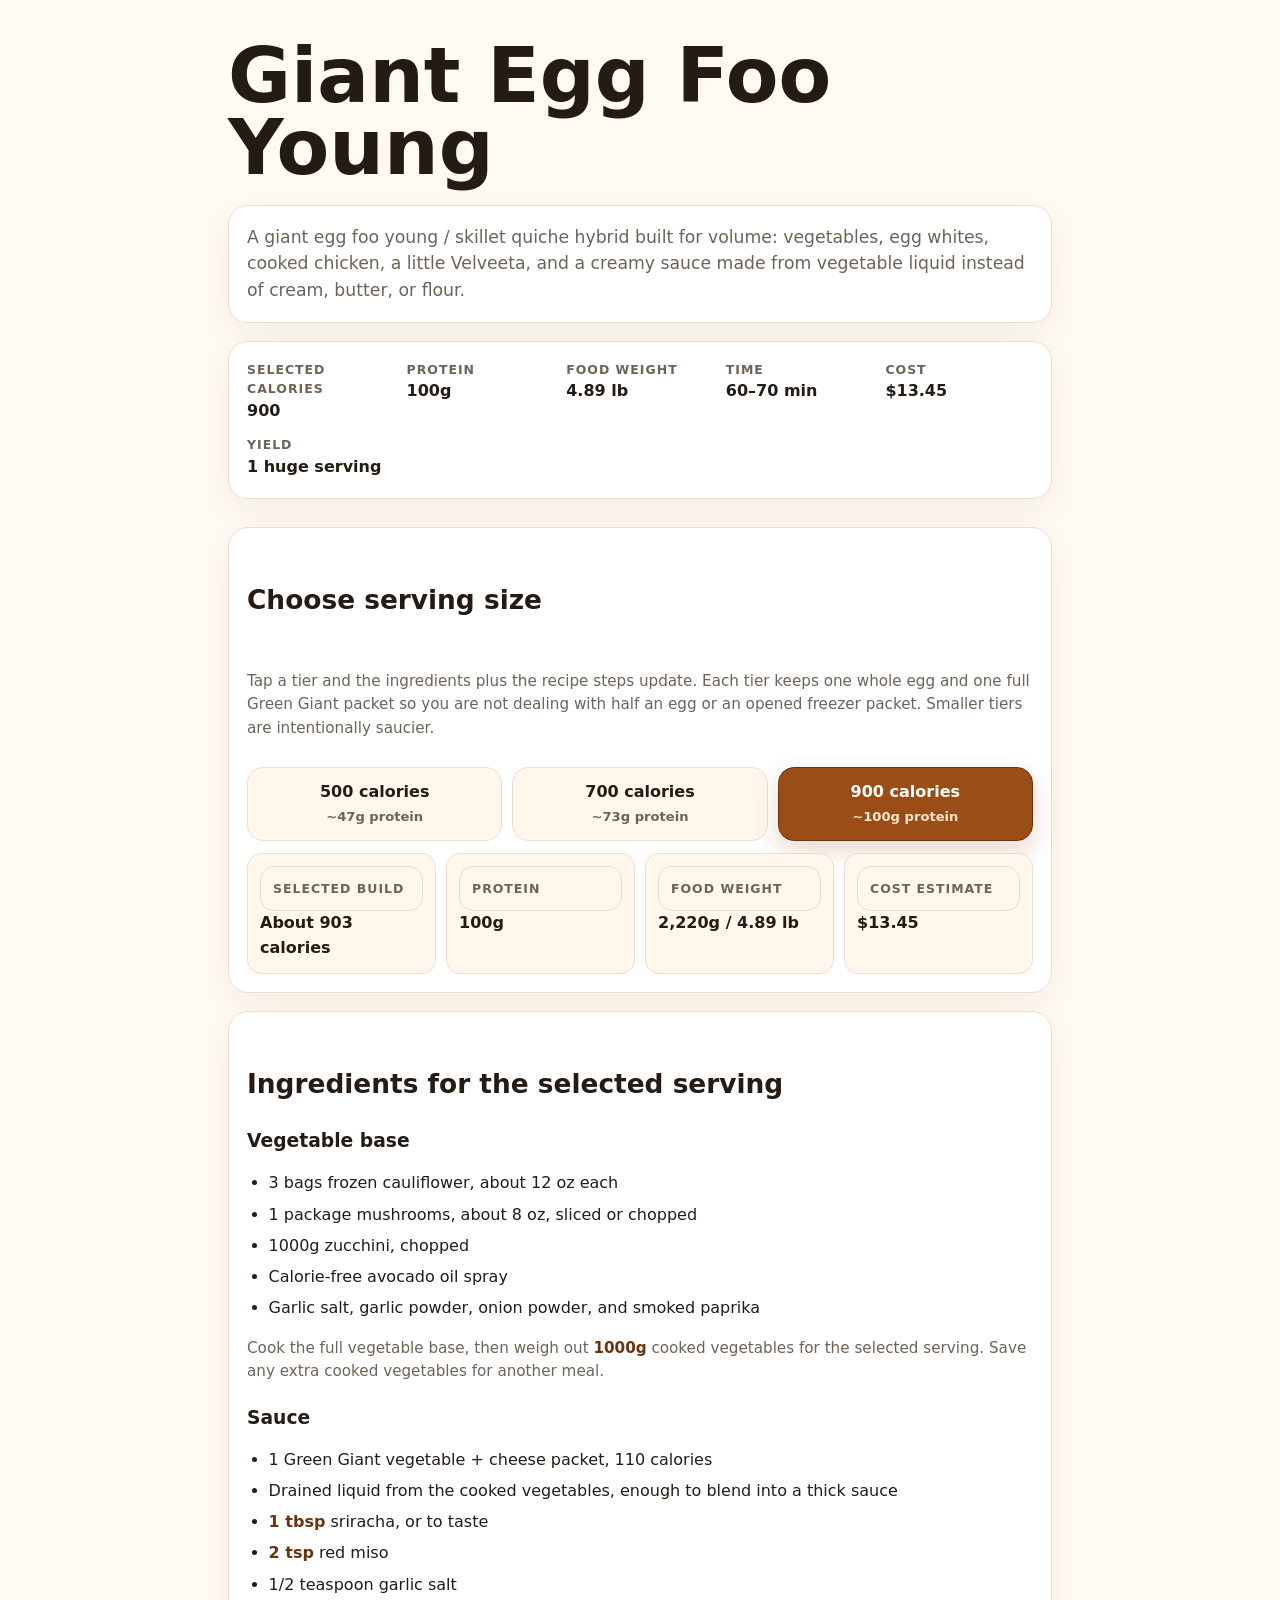
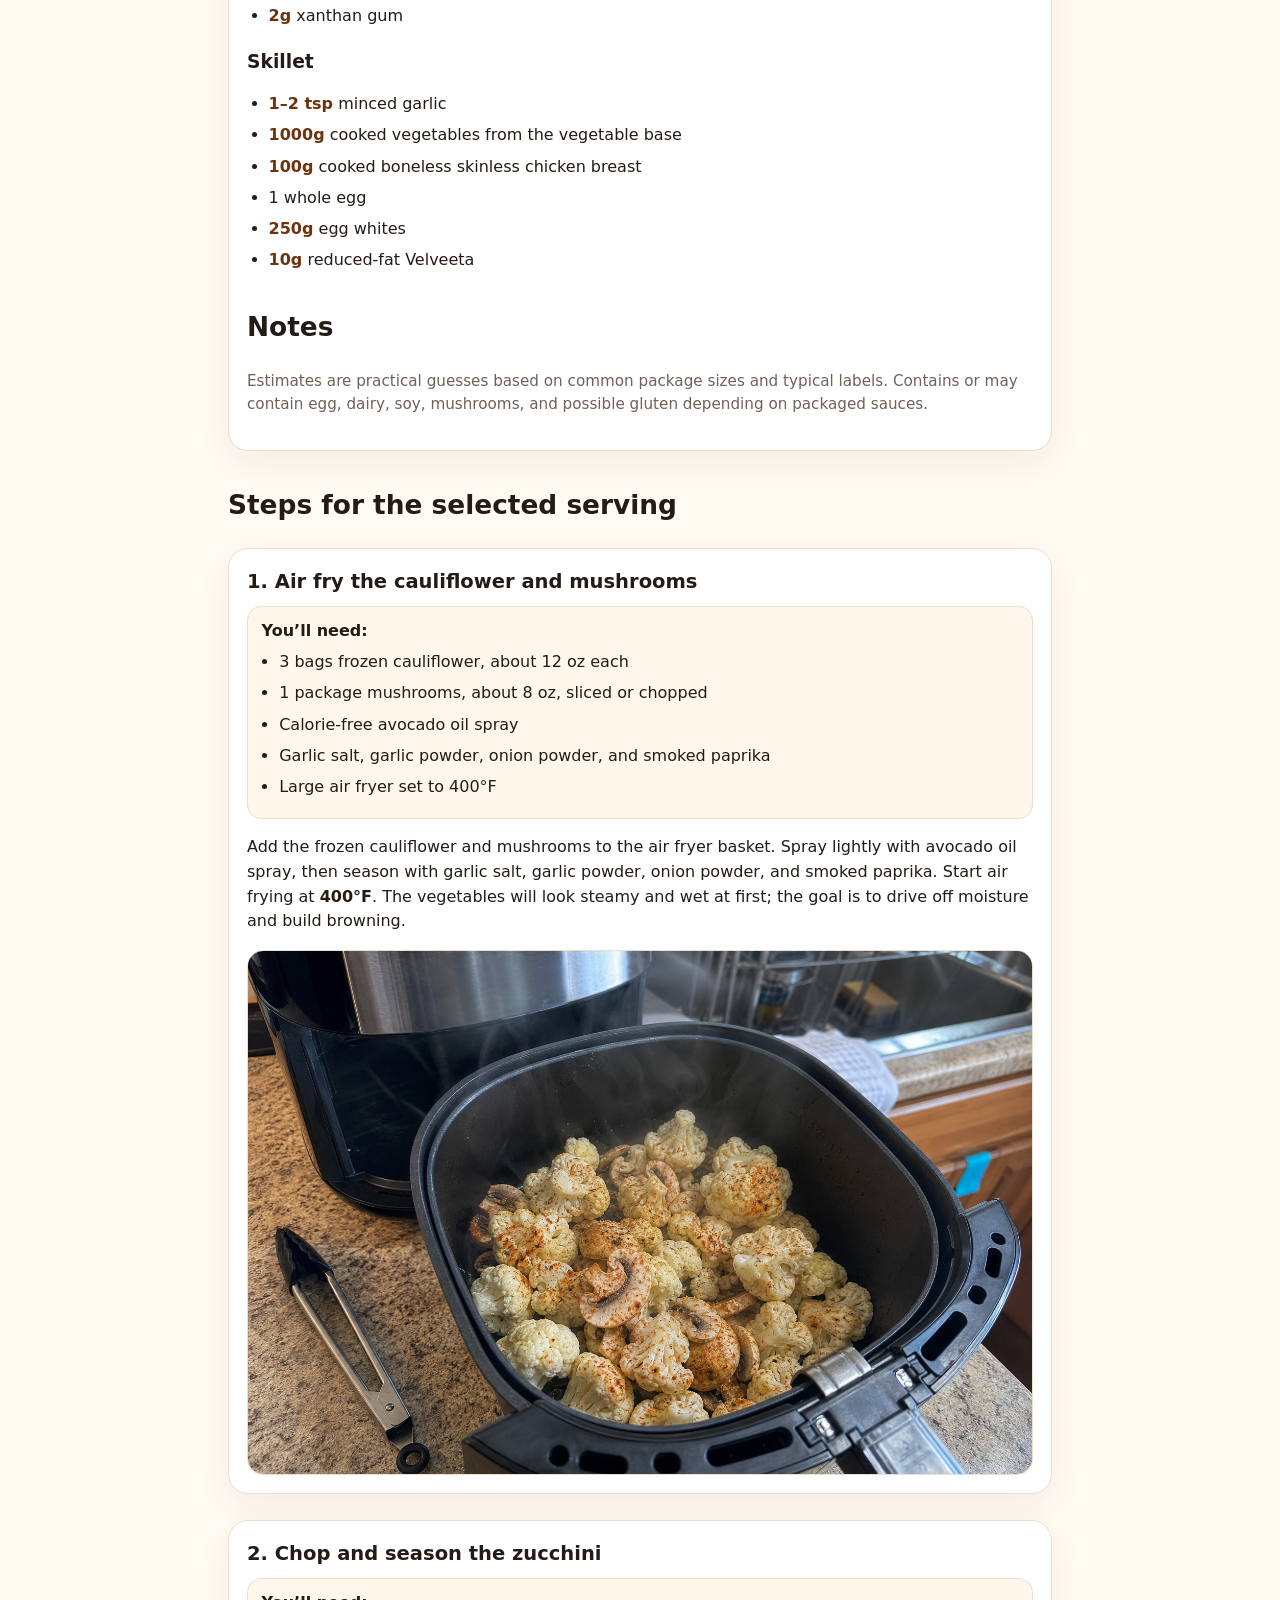
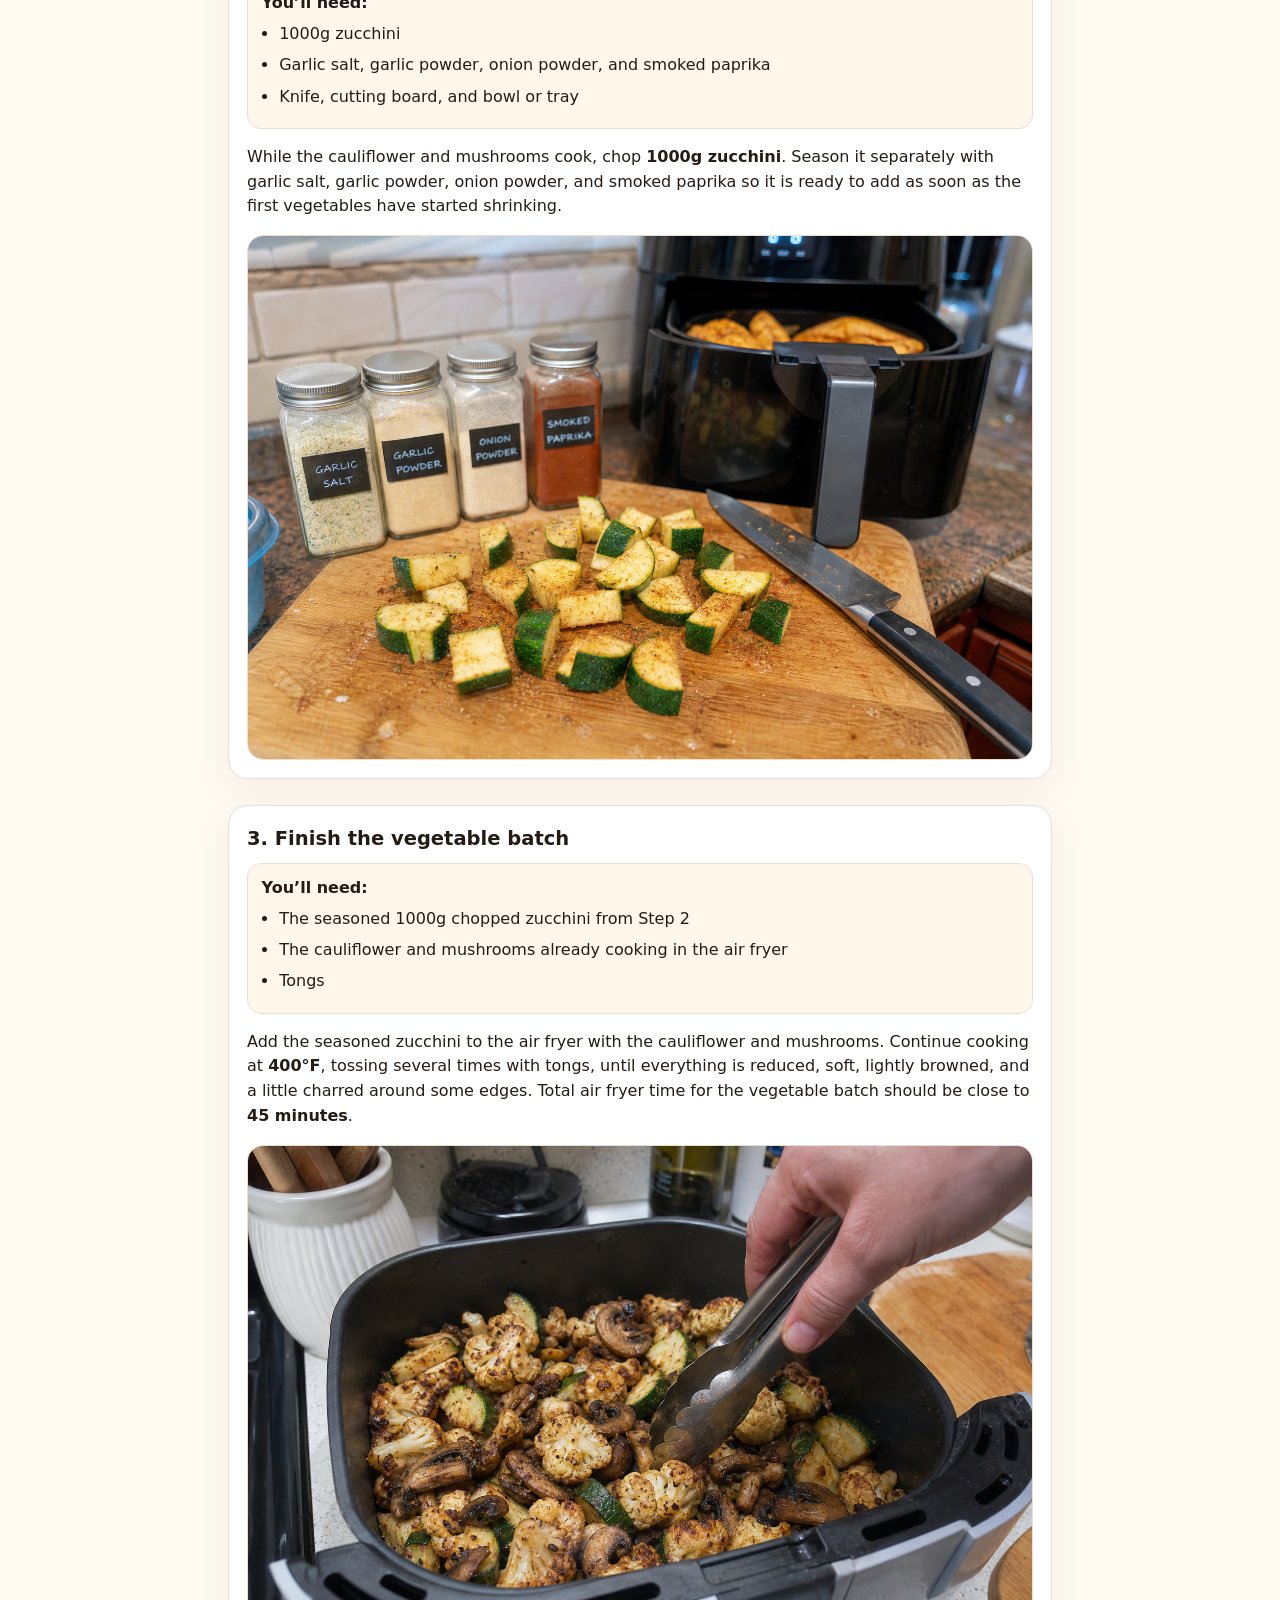
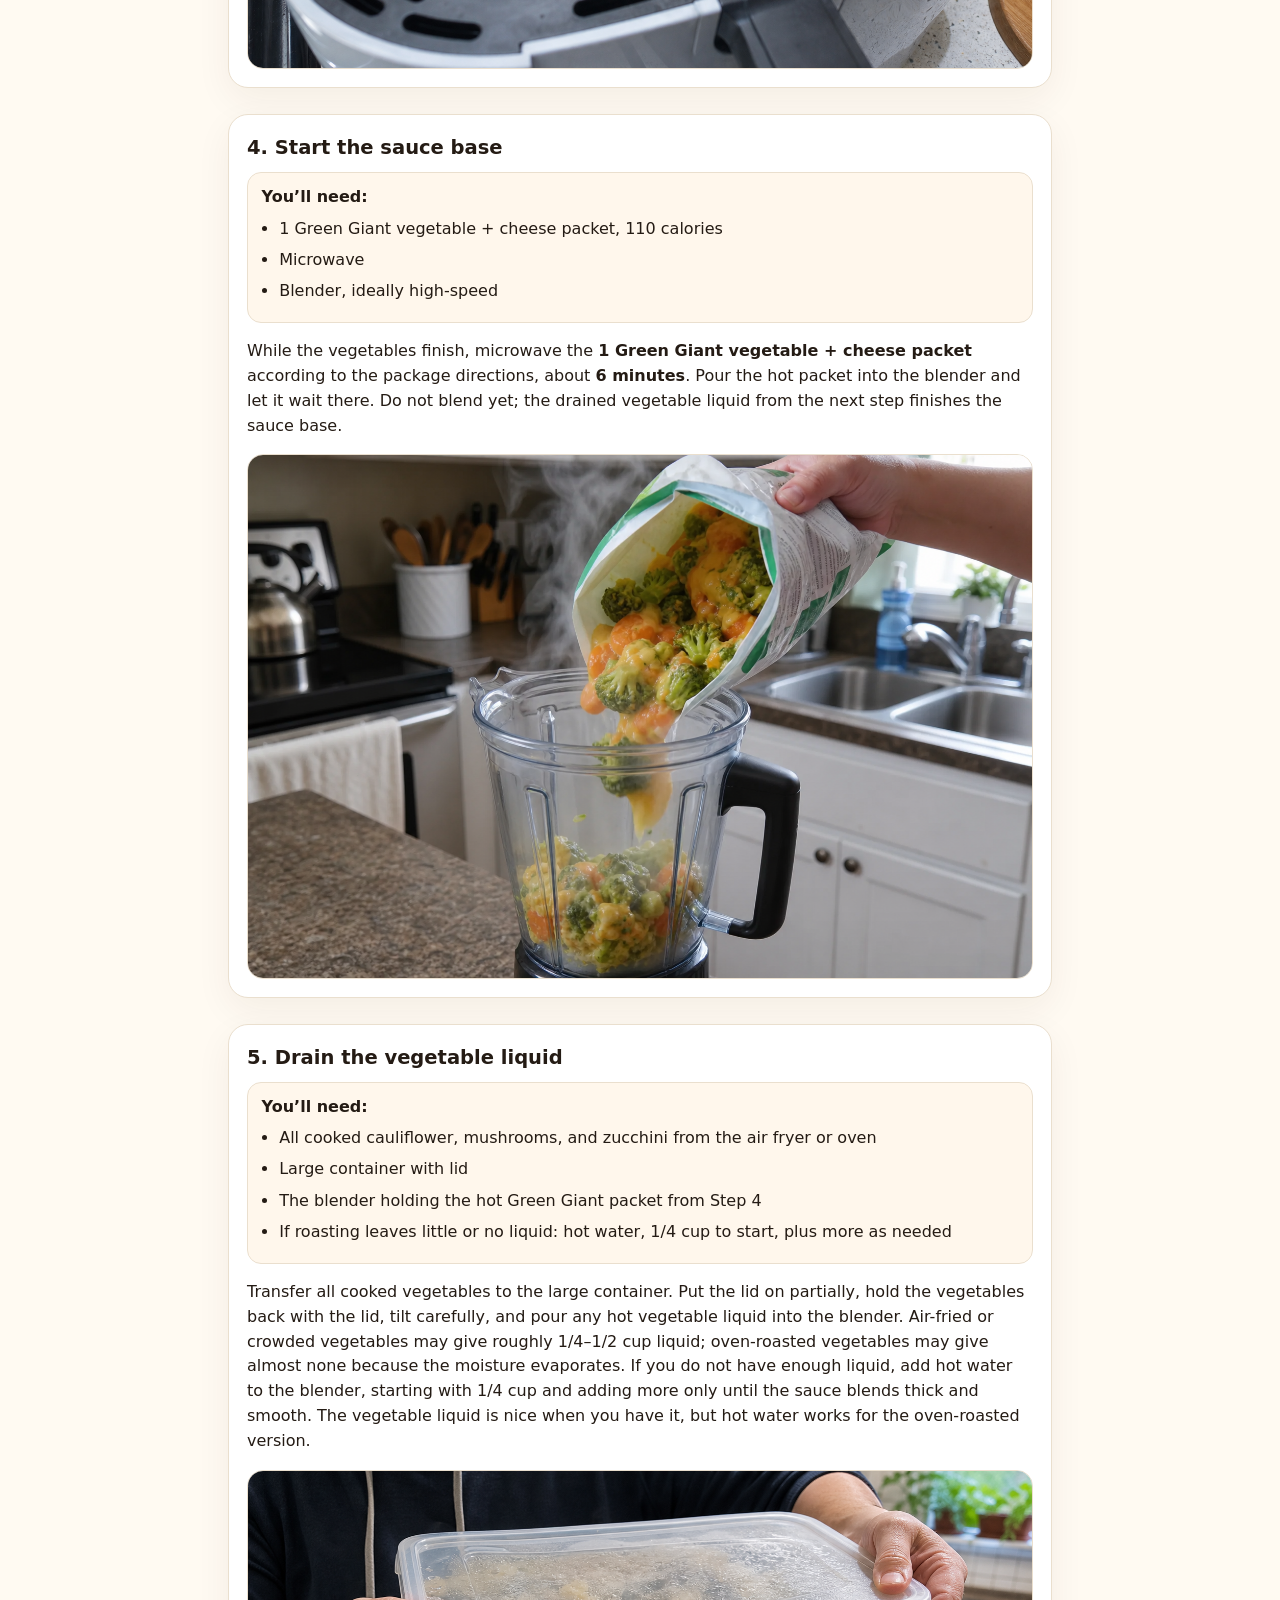
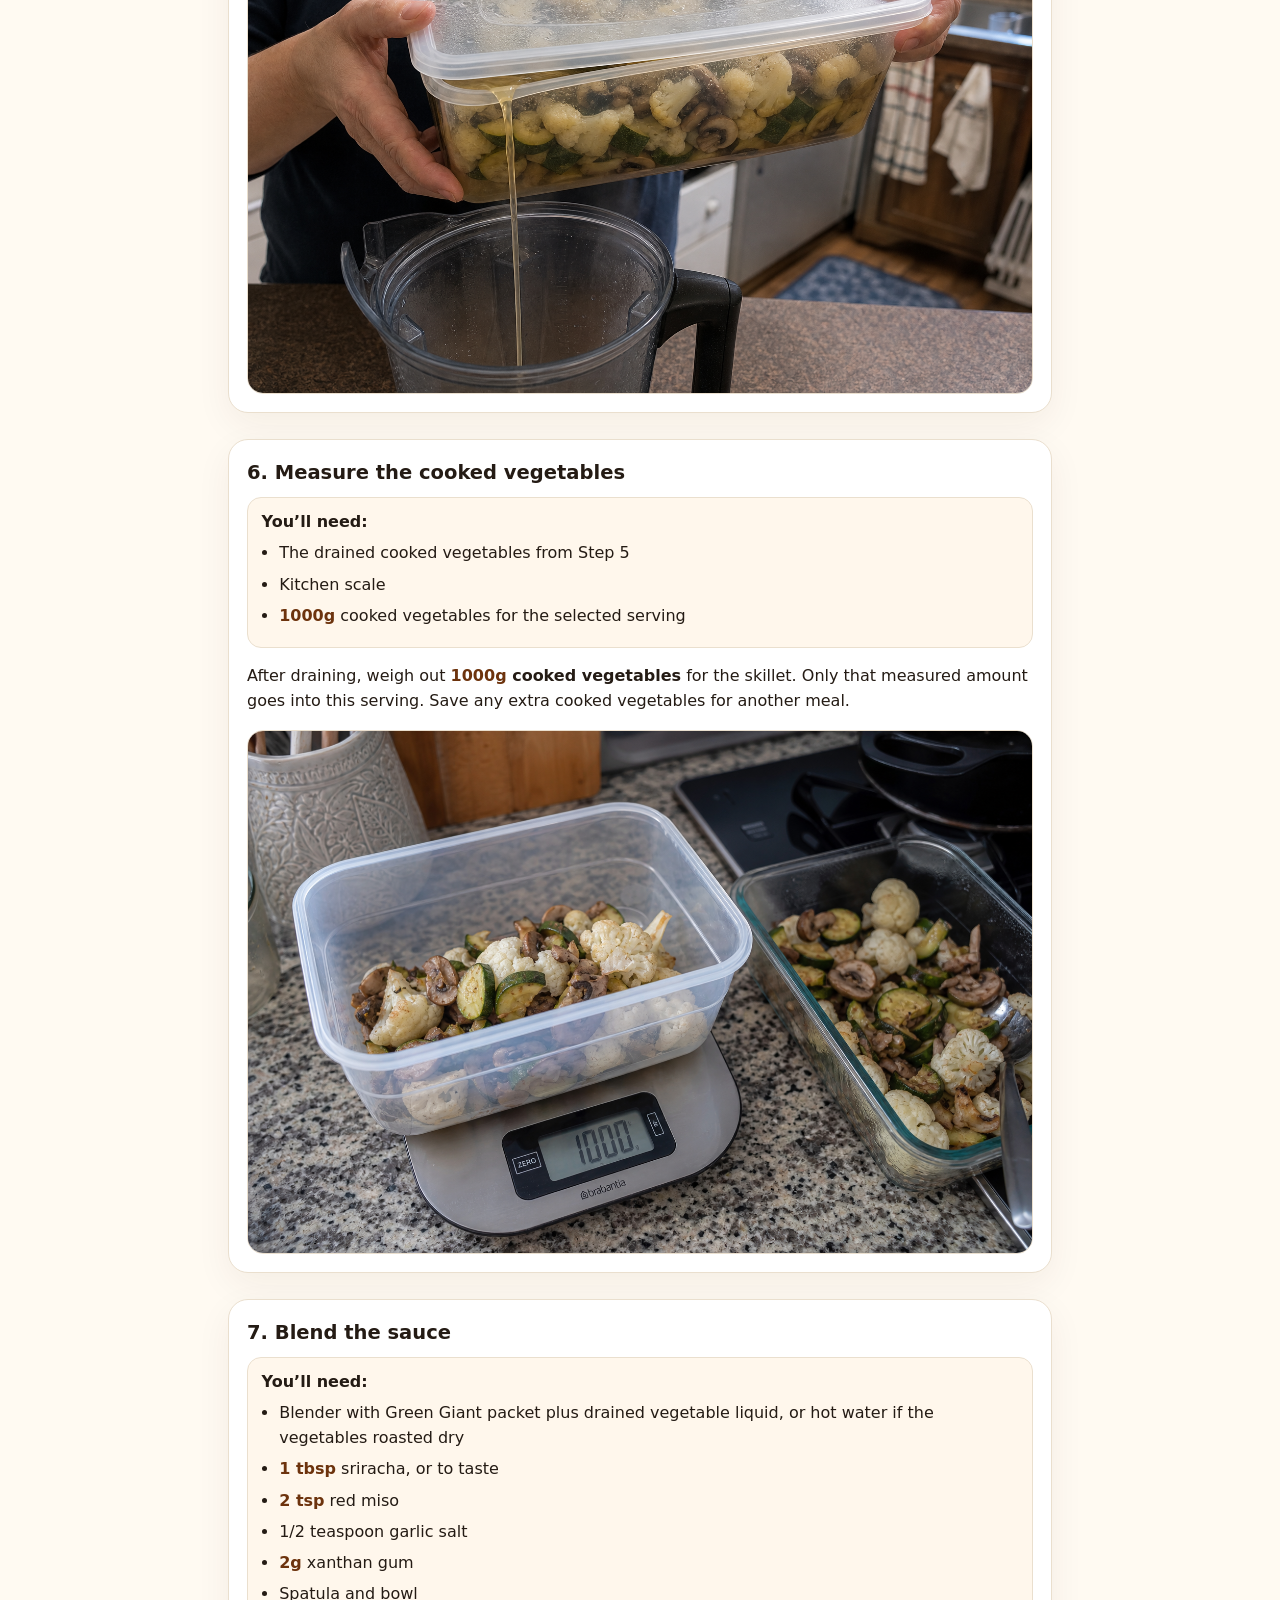
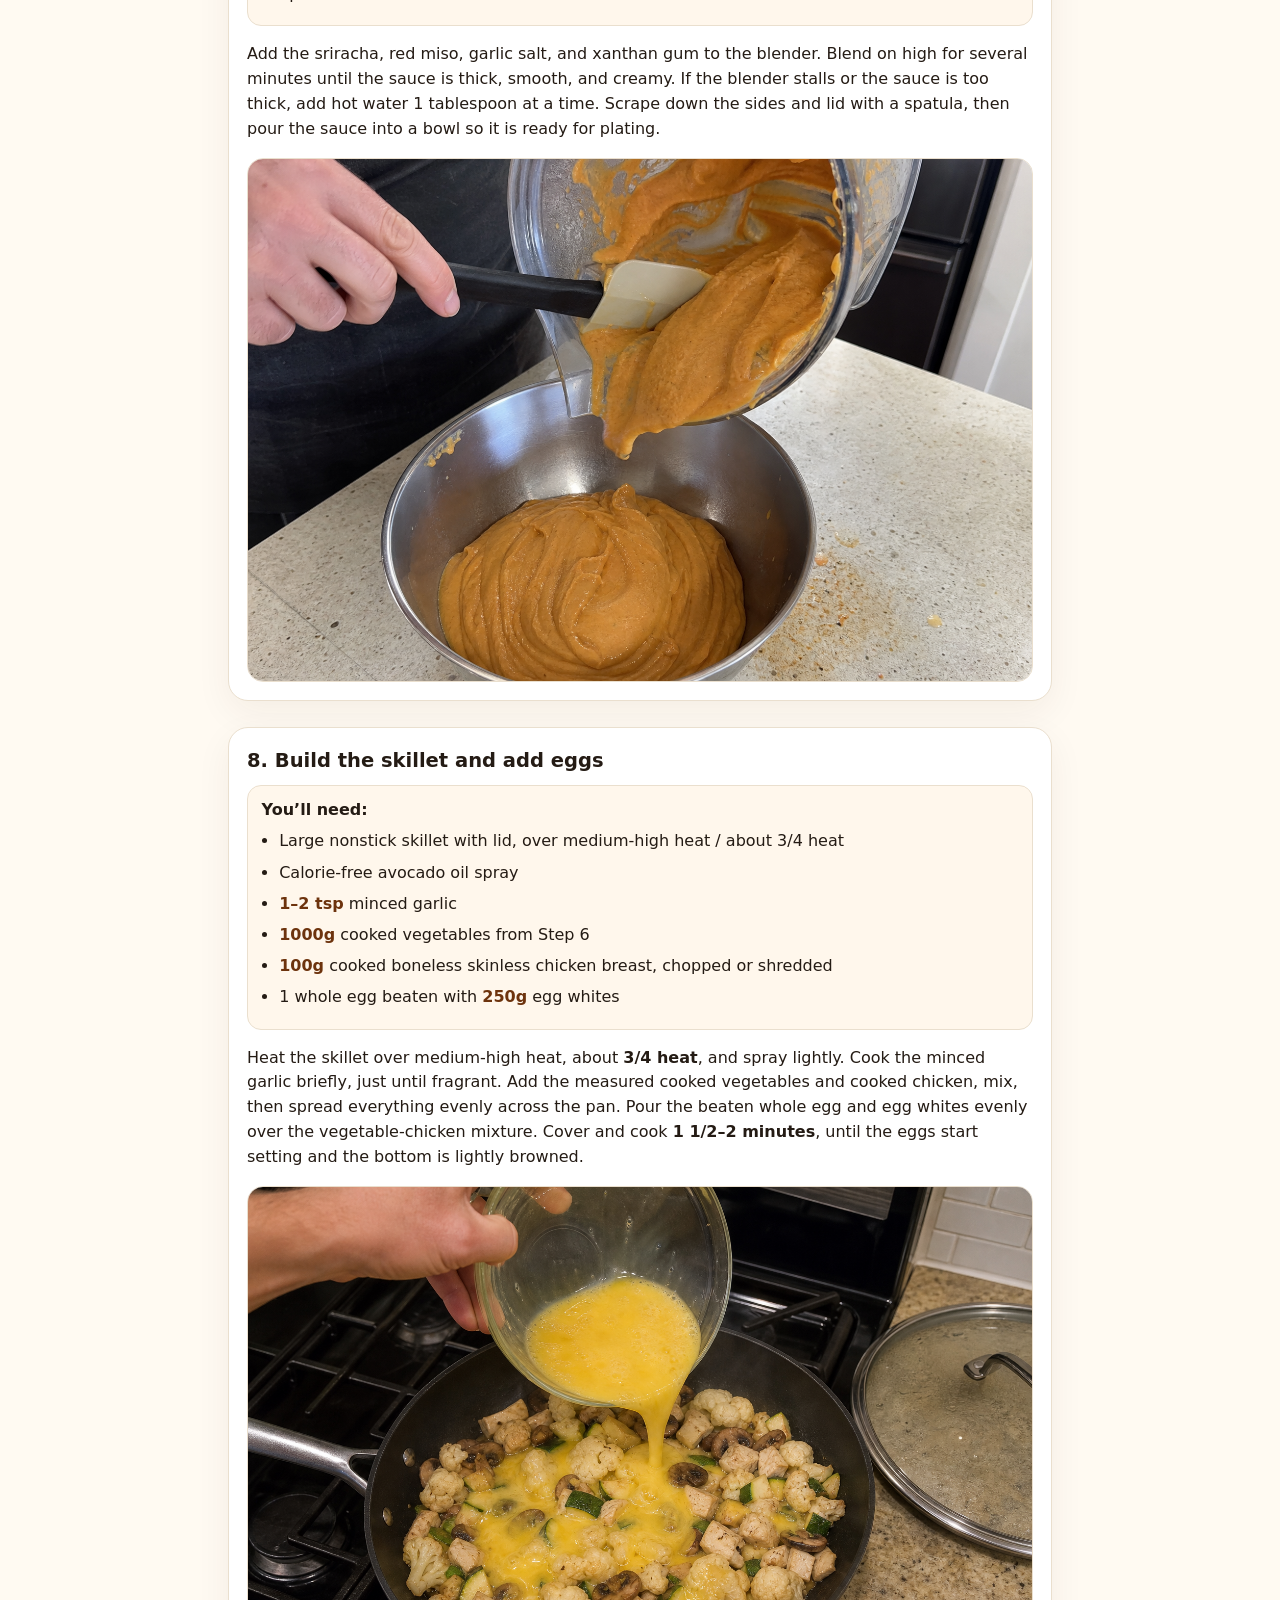
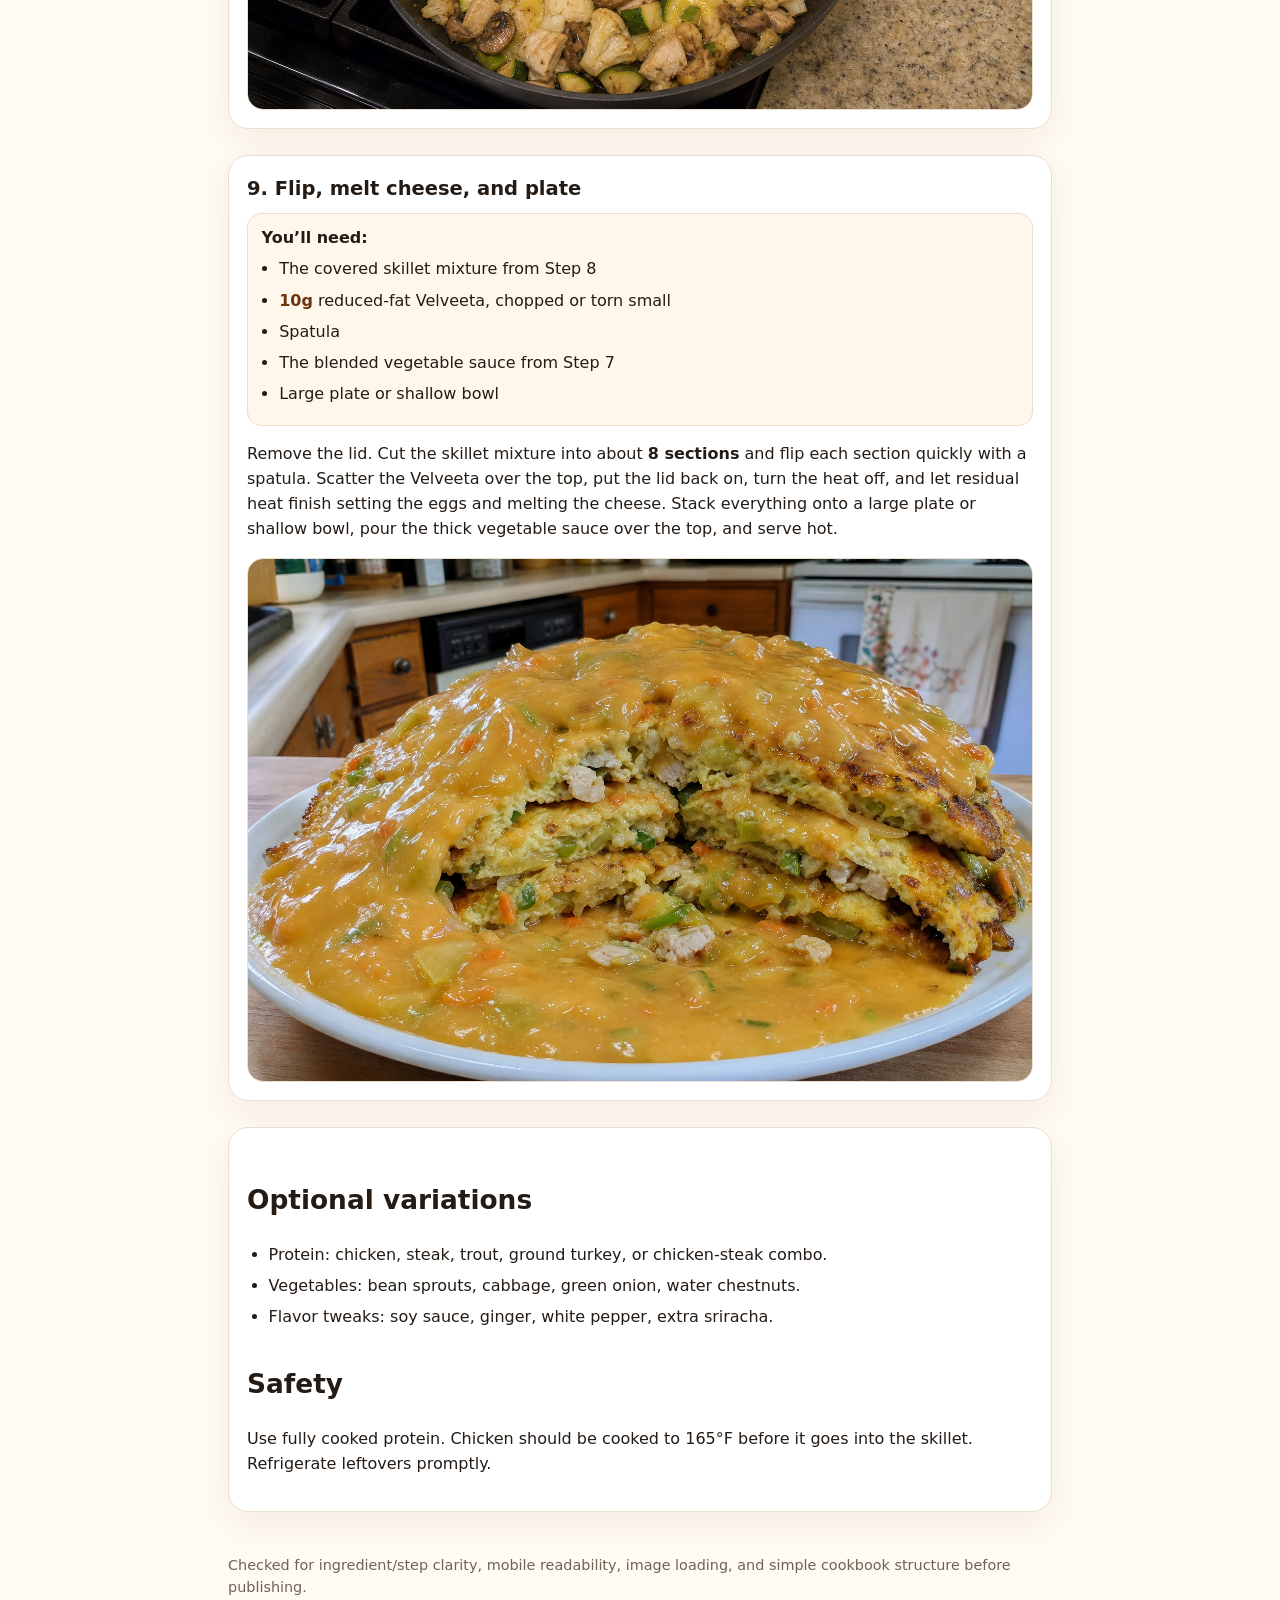
==== commit 54e3c585: "Update Giant Egg Foo Young air fryer timing to 45 minutes" ====
--- a/recipes/giant-egg-foo-young/index.html
+++ b/recipes/giant-egg-foo-young/index.html
@@ -49,7 +49,7 @@
         <div><div class="label">Selected calories</div><strong><span data-field="calories">900</span></strong></div>
         <div><div class="label">Protein</div><strong><span data-field="protein">100g</span></strong></div>
         <div><div class="label">Food weight</div><strong><span data-field="weight">4.89 lb</span></strong></div>
-        <div><div class="label">Time</div><strong>55–65 min</strong></div>
+        <div><div class="label">Time</div><strong>60–70 min</strong></div>
         <div><div class="label">Cost</div><strong><span data-field="cost">$13.45</span></strong></div>
         <div><div class="label">Yield</div><strong>1 huge serving</strong></div>
       </section>
@@ -122,7 +122,7 @@
       <article class="step card">
         <h3>3. Finish the vegetable batch</h3>
         <div class="step-needs"><strong>You’ll need:</strong><ul><li>The seasoned 1000g chopped zucchini from Step 2</li><li>The cauliflower and mushrooms already cooking in the air fryer</li><li>Tongs</li></ul></div>
-        <p>Add the seasoned zucchini to the air fryer with the cauliflower and mushrooms. Continue cooking at <strong>400°F</strong>, tossing several times with tongs, until everything is reduced, soft, lightly browned, and a little charred around some edges. Total air fryer time for the vegetable batch should be about <strong>35–40 minutes</strong>.</p>
+        <p>Add the seasoned zucchini to the air fryer with the cauliflower and mushrooms. Continue cooking at <strong>400°F</strong>, tossing several times with tongs, until everything is reduced, soft, lightly browned, and a little charred around some edges. Total air fryer time for the vegetable batch should be close to <strong>45 minutes</strong>.</p>
         <img src="assets/photos/03-finish-vegetables.png" alt="Finished air-fried cauliflower, mushrooms, and zucchini, reduced and browned." loading="lazy">
       </article>
       <article class="step card">
